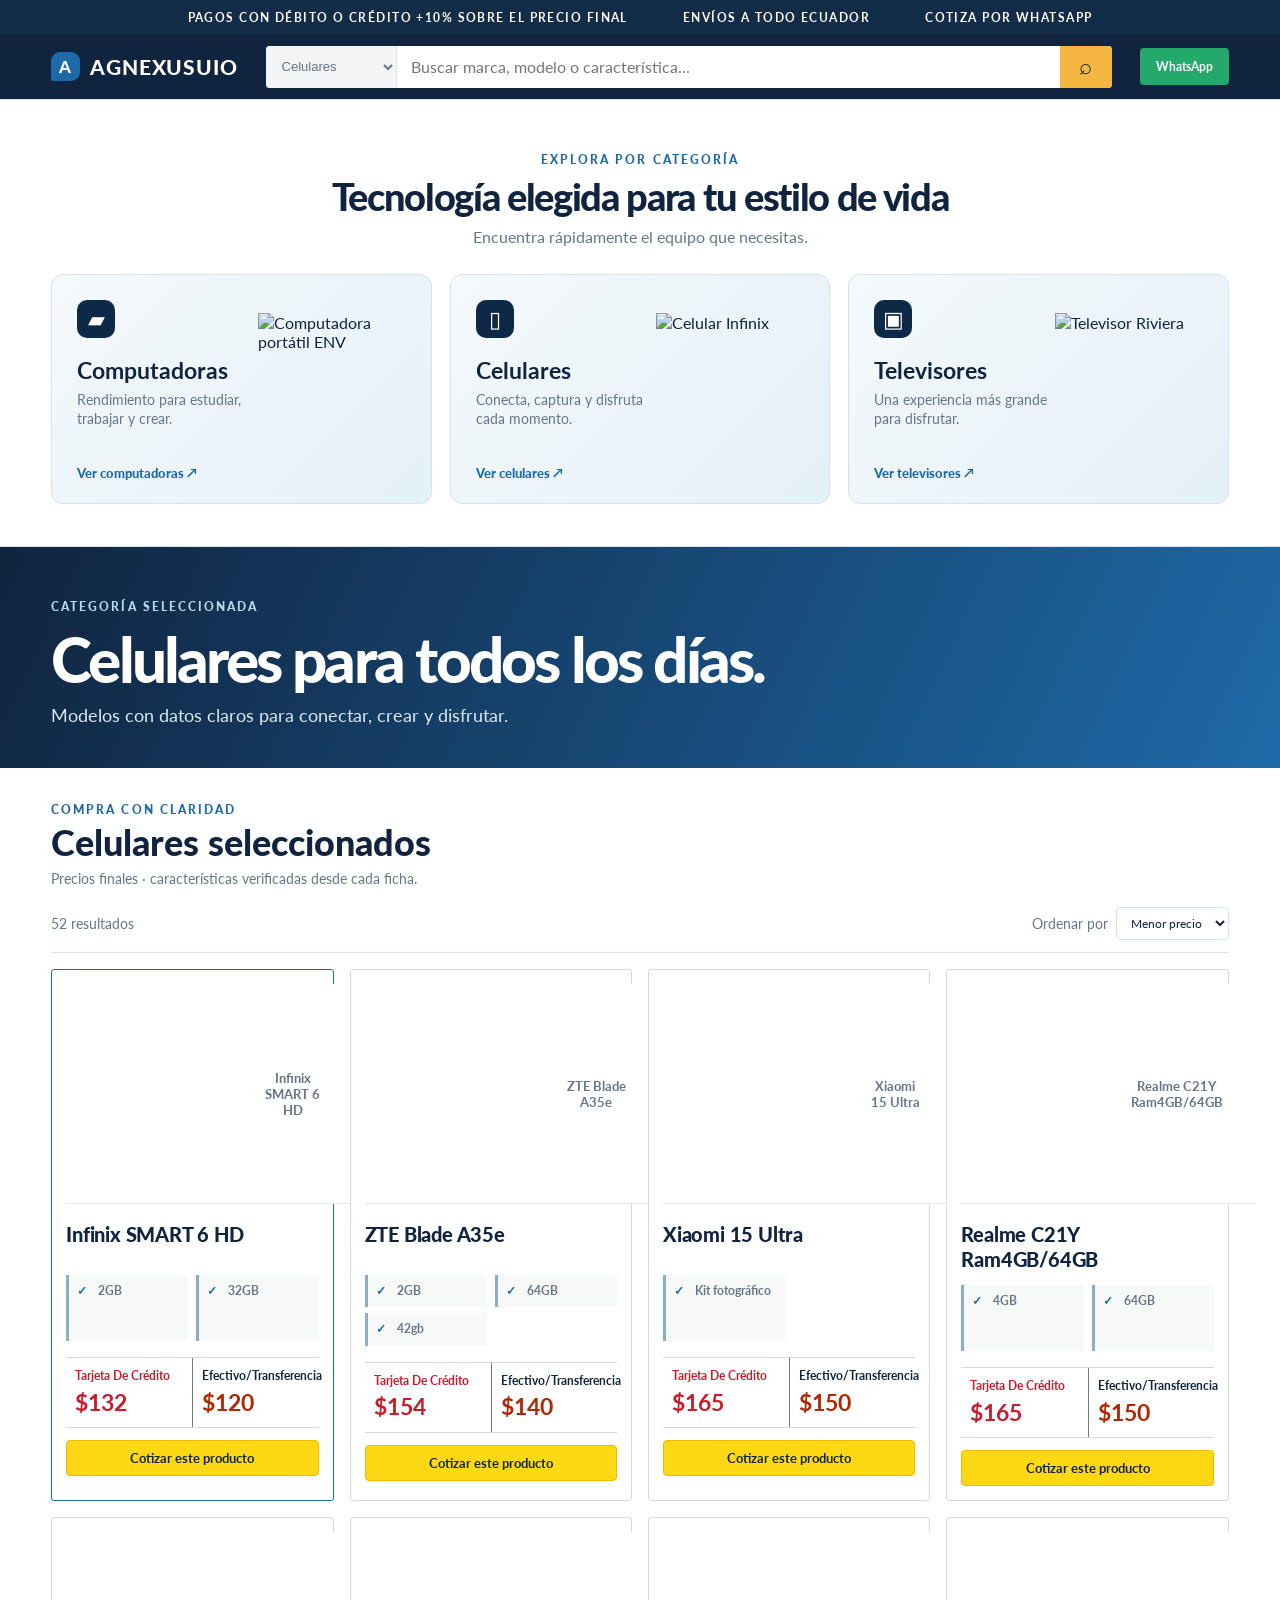
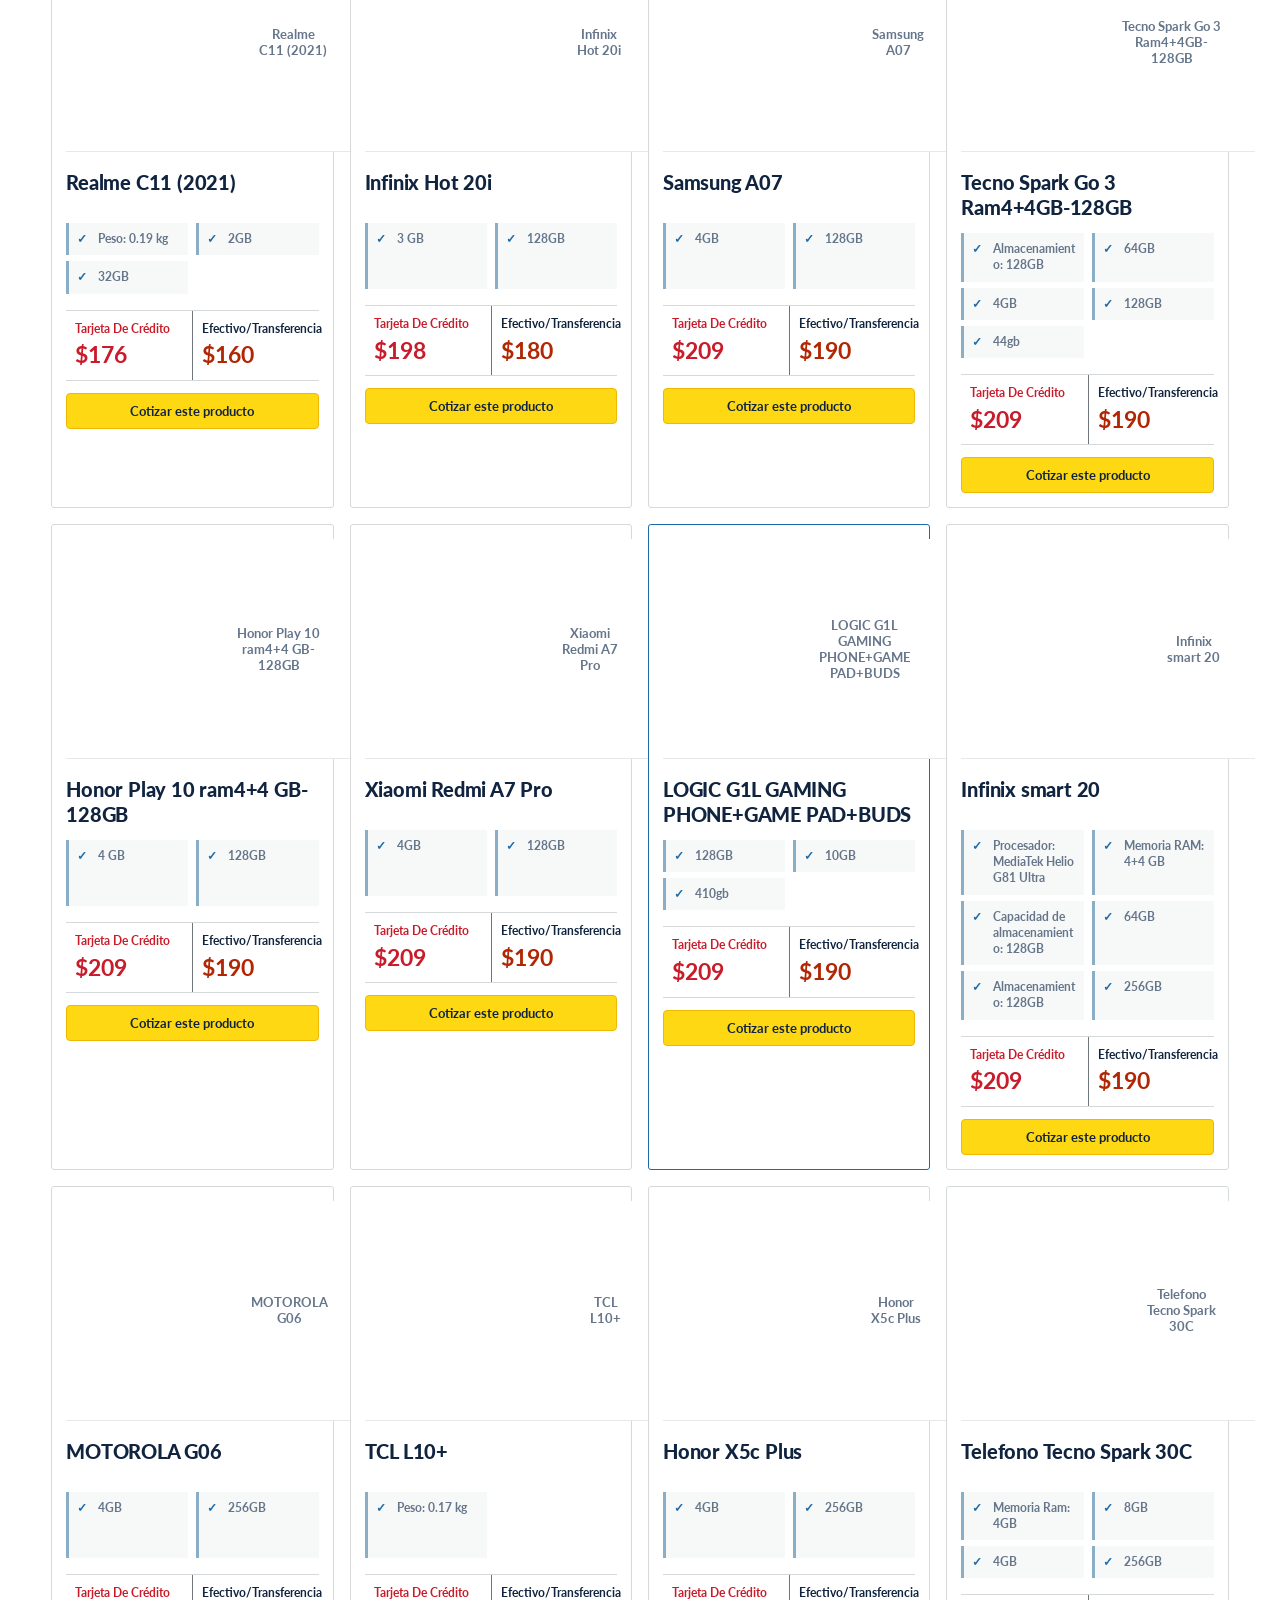
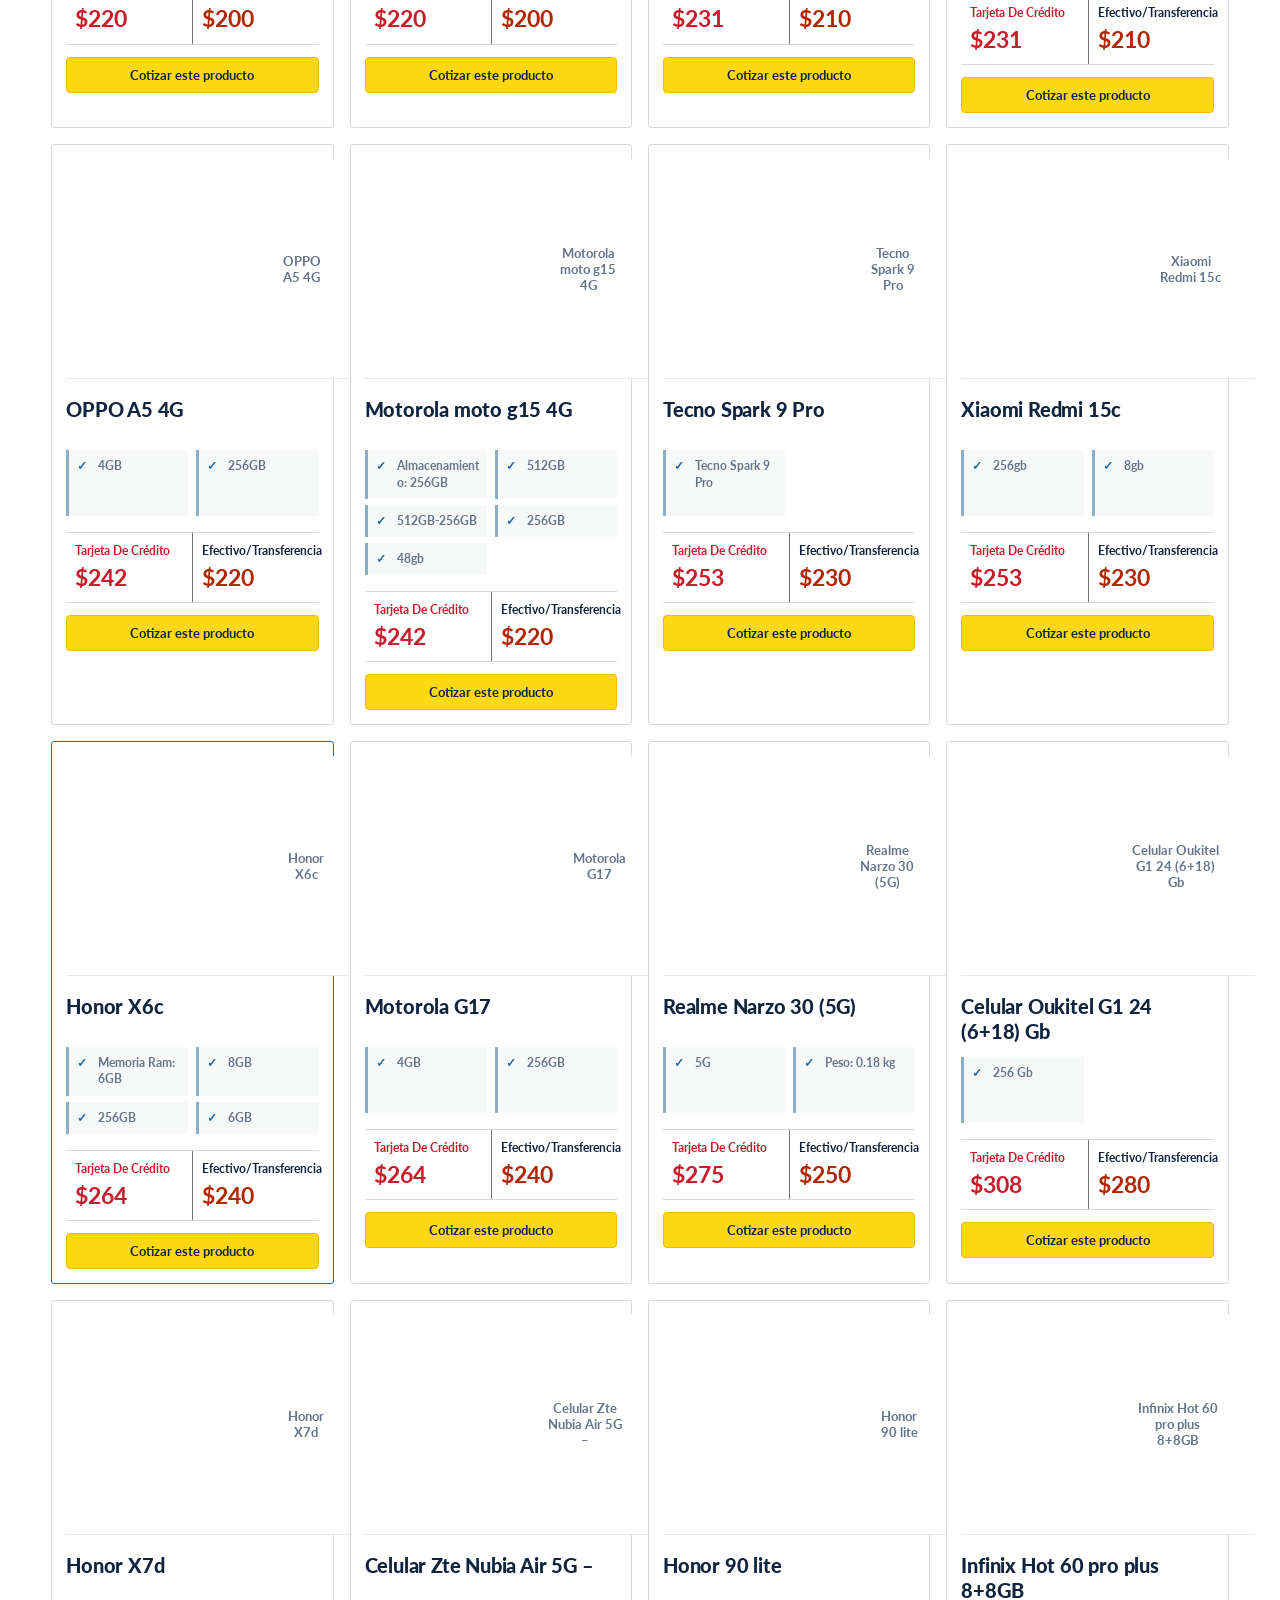
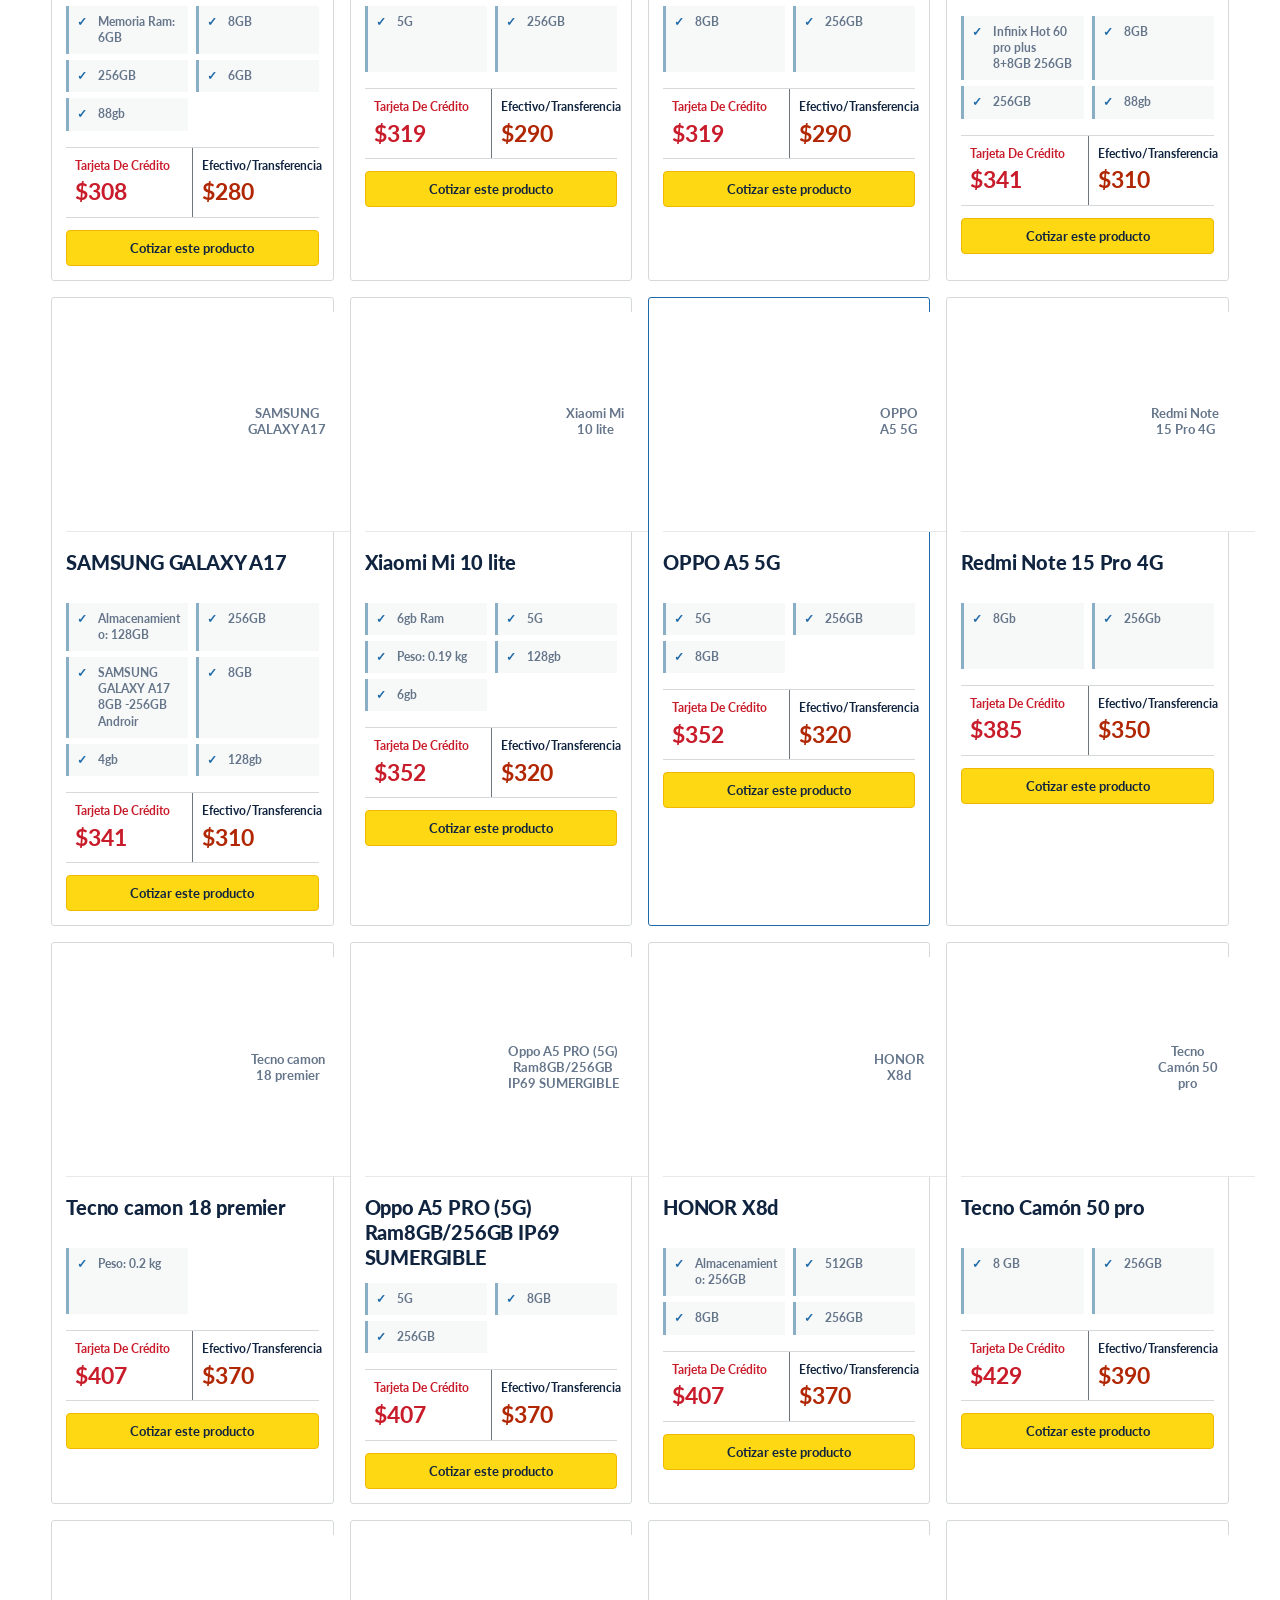
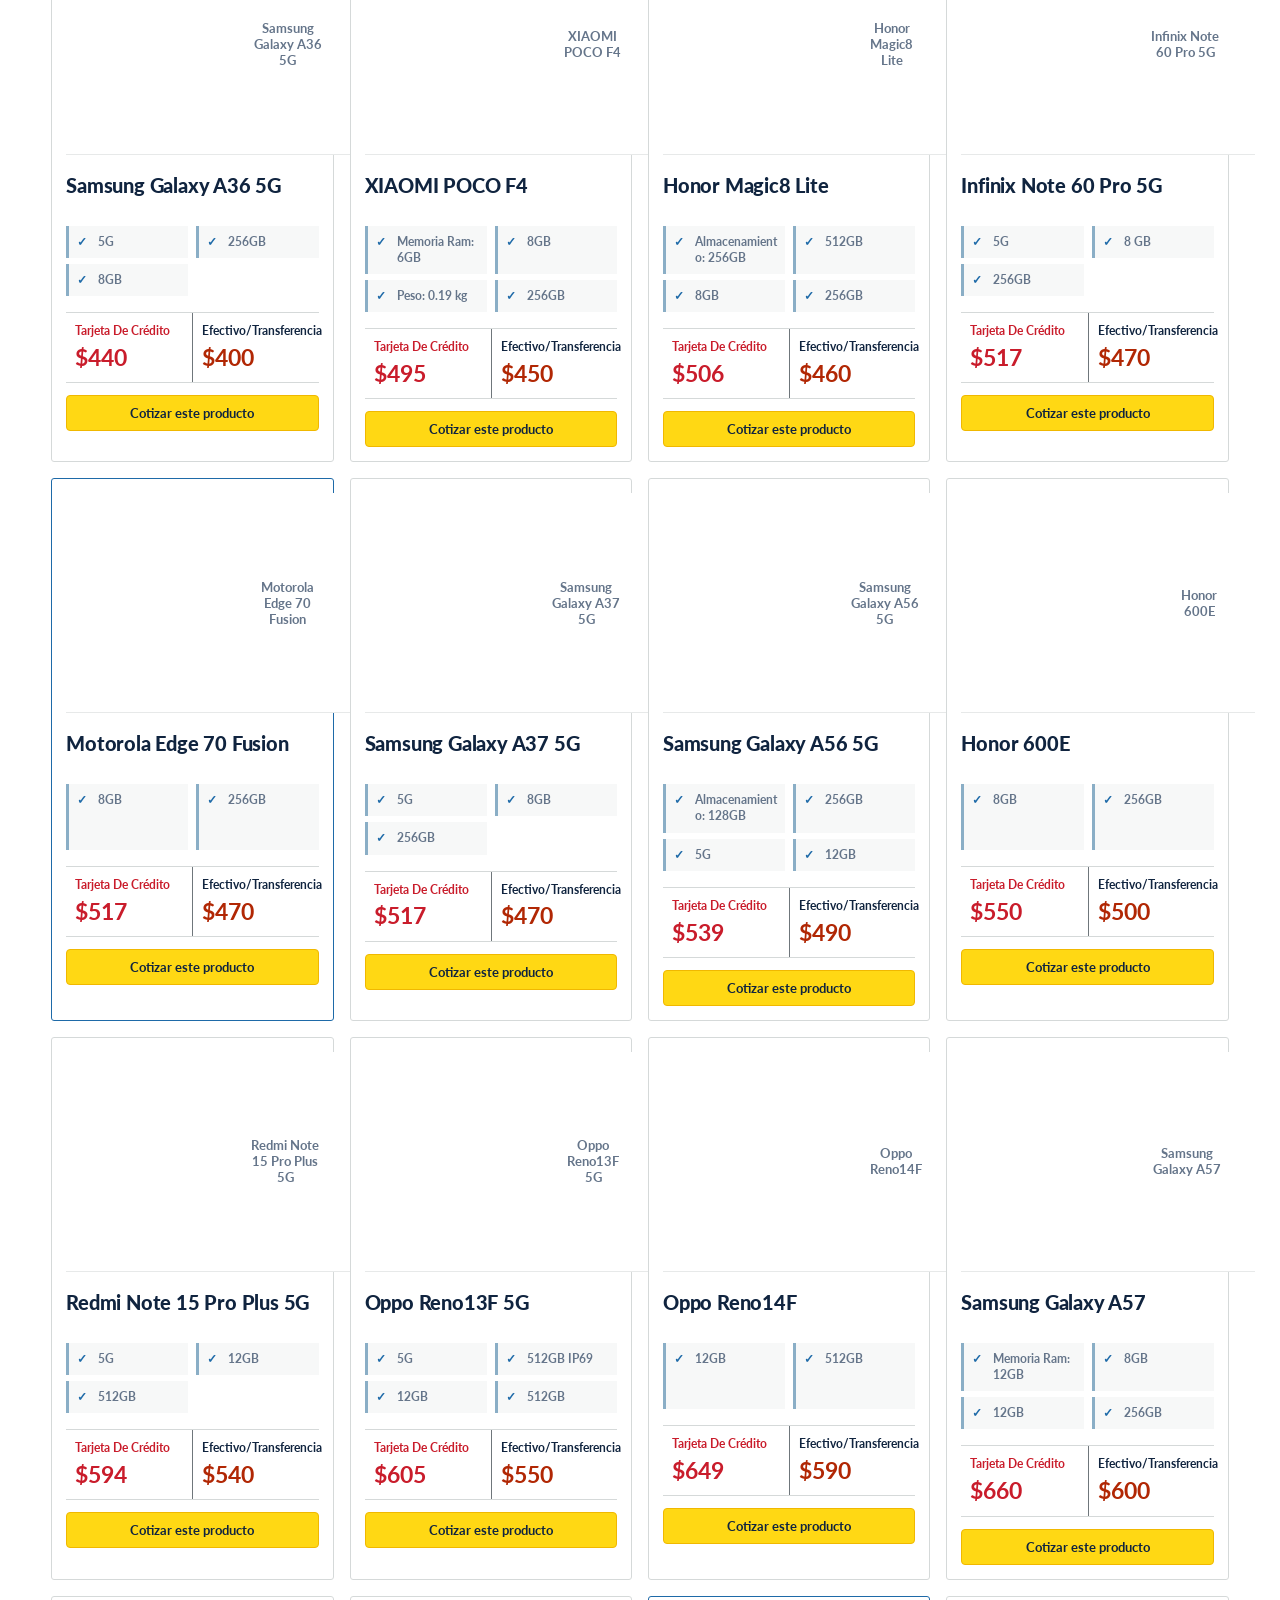
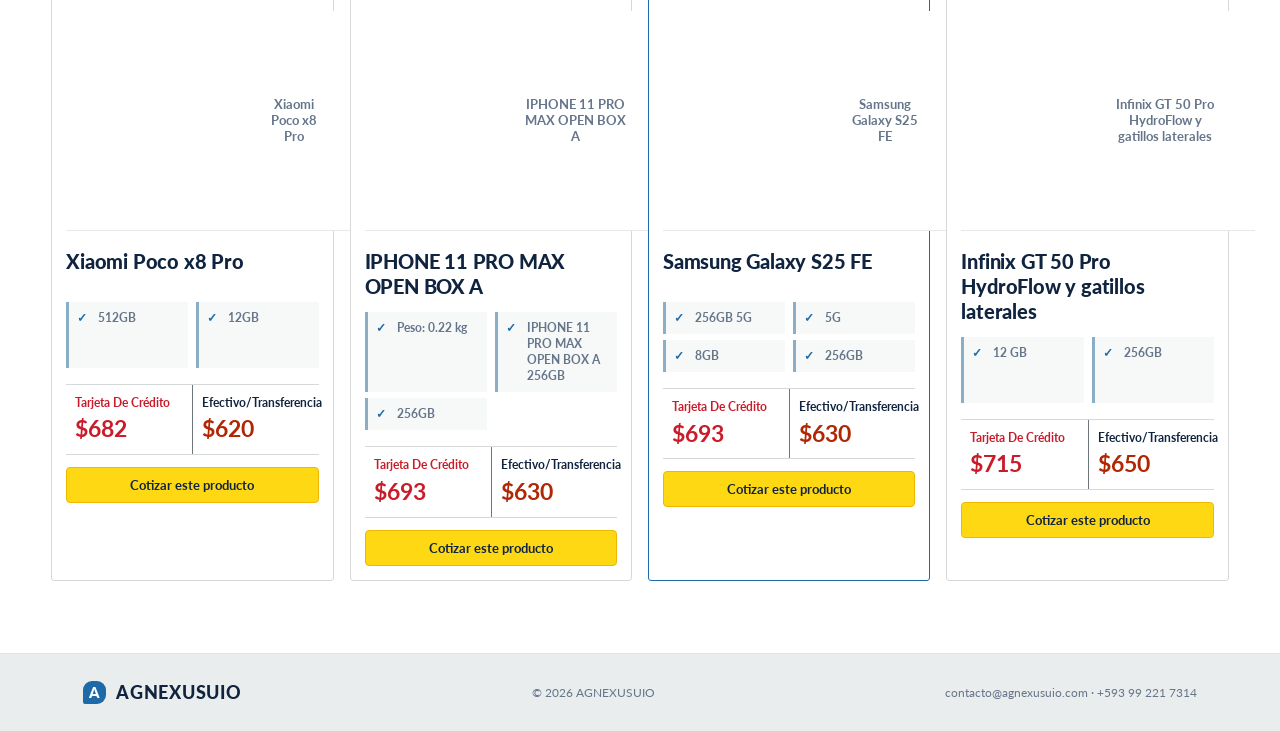
==== celulares.html @ 1ec9b329 "Add files via upload" ====
<!doctype html>
<html lang="es">
<head><meta charset="UTF-8"><meta name="viewport" content="width=device-width, initial-scale=1.0"><title>Celulares | AGNEXUSUIO</title><meta name="description" content="Celulares seleccionados por AGNEXUSUIO."><link rel="preconnect" href="https://fonts.googleapis.com"><link rel="preconnect" href="https://fonts.gstatic.com" crossorigin><link href="https://fonts.googleapis.com/css2?family=Lato:wght@400;700;900&display=swap" rel="stylesheet"><link rel="stylesheet" href="style.css"></head>
<body data-category="phones">
<div class="announcement"><span>Pagos con débito o crédito +10% sobre el precio final</span><span>Envíos a todo Ecuador</span><span>Cotiza por WhatsApp</span></div>
<header class="header marketplace-header"><a class="brand" href="index.html"><span class="brand-mark">A</span><span>AGNEXUSUIO</span></a><div class="search-wrap"><label class="market-search" id="searchBox"><select id="headerCategory" aria-label="Categoría de búsqueda"><option value="phones">Celulares</option><option value="computers">Computadoras</option><option value="tvs">Televisores</option><option value="all">Todas</option></select><input id="searchInput" type="search" placeholder="Buscar marca, modelo o característica..." autocomplete="off"><button type="button" id="searchSubmit" aria-label="Buscar">⌕</button></label><div class="search-suggestions" id="searchSuggestions" role="listbox"></div></div><div class="header-actions"><a class="whatsapp-btn" href="https://wa.me/593992217314" target="_blank" rel="noopener">WhatsApp</a></div></header>
<main><section class="category-selector" aria-labelledby="categoryTitle"><div class="category-selector-heading"><div class="eyebrow">Explora por categoría</div><h2 id="categoryTitle">Tecnología elegida para tu estilo de vida</h2><p>Encuentra rápidamente el equipo que necesitas.</p></div><div class="category-cards"><a class="category-card" href="computadoras.html"><div class="category-card-copy"><span class="category-icon">▰</span><h3>Computadoras</h3><p>Rendimiento para estudiar, trabajar y crear.</p><span class="category-cta">Ver computadoras ↗</span></div><img src="https://www.pinsoft.ec/getimage/510x510/products/1(155).png?r=y" alt="Computadora portátil ENV"></a><a class="category-card" href="celulares.html"><div class="category-card-copy"><span class="category-icon">▯</span><h3>Celulares</h3><p>Conecta, captura y disfruta cada momento.</p><span class="category-cta">Ver celulares ↗</span></div><img src="https://mundotek.com.ec/wp-content/uploads/2026/08/infinix-smart-6-hd-azul.webp" alt="Celular Infinix"></a><a class="category-card" href="televisores.html"><div class="category-card-copy"><span class="category-icon">▣</span><h3>Televisores</h3><p>Una experiencia más grande para disfrutar.</p><span class="category-cta">Ver televisores ↗</span></div><img src="https://mundotek.com.ec/wp-content/uploads/2025/11/rled-glt55tpq10-300x300.webp" alt="Televisor Riviera"></a></div></section><section class="category-page-hero"><div class="eyebrow">Categoría seleccionada</div><h1>Celulares para todos los días.</h1><p>Modelos con datos claros para conectar, crear y disfrutar.</p></section>
<section class="catalog" id="catalogo"><div class="market-heading"><div><div class="eyebrow">Compra con claridad</div><h2 id="catalogTitle">Celulares seleccionados</h2><p class="tax-note">Precios finales · características verificadas desde cada ficha.</p></div></div><div class="results results-full"><div class="results-toolbar"><span id="resultCount"></span><label>Ordenar por <select id="sortSelect"><option value="price">Menor precio</option><option value="popular">Destacados</option></select></label></div><div class="product-grid catalog-grid" id="productGrid"></div></div><p class="empty-state" id="emptyState">No encontramos equipos con esos criterios.</p></section></main>
<footer><a class="brand" href="index.html"><span class="brand-mark">A</span><span>AGNEXUSUIO</span></a><span>© 2026 AGNEXUSUIO</span><span>contacto@agnexusuio.com · +593 99 221 7314</span></footer><script src="catalogo_actualizado.js"></script><script src="script.js"></script></body></html>
---- style.css ----
:root{--ink:#10243f;--muted:#65758a;--paper:#f5f9fc;--blue:#1e6aa8;--blue-soft:#dcecf7;--line:#d8e3ec;--dark:#0d2947}*{box-sizing:border-box}html{scroll-behavior:smooth}body{margin:0;background:var(--paper);color:var(--ink);font-family:"Lato",sans-serif}.announcement{min-height:30px;background:var(--blue-soft);display:flex;justify-content:center;gap:55px;align-items:center;font-size:10px;font-weight:700;letter-spacing:.12em;text-transform:uppercase}.header{height:76px;display:flex;align-items:center;justify-content:space-between;padding:0 6.5%;border-bottom:1px solid var(--line);background:#fff;position:relative;z-index:4}.brand{display:flex;align-items:center;gap:10px;text-decoration:none;color:var(--ink);font:900 21px "Lato",sans-serif;letter-spacing:.04em}.brand-mark{display:grid;place-items:center;width:29px;height:29px;border-radius:9px 9px 9px 2px;color:#fff;background:var(--blue);font-size:17px}.nav{display:flex;gap:38px;margin-left:9%}.nav a{color:var(--muted);font-size:13px;text-decoration:none}.nav a:hover{color:var(--blue)}.header-actions{display:flex;gap:15px;align-items:center}.icon-btn{border:0;background:none;cursor:pointer;font:400 27px "Lato"}.whatsapp-btn{background:var(--blue);color:#fff;border-radius:22px;padding:11px 16px;font-size:12px;font-weight:700;text-decoration:none}.hero{min-height:500px;display:grid;grid-template-columns:46% 54%;padding:78px 6.5% 48px;overflow:hidden}.eyebrow{color:var(--blue);font-size:11px;font-weight:900;letter-spacing:.17em;text-transform:uppercase}.pulse{display:inline-block;width:7px;height:7px;border-radius:50%;background:var(--blue);margin:0 8px 1px 0}.hero h1{font:900 clamp(46px,6vw,78px)/.98 "Lato",sans-serif;letter-spacing:-.055em;margin:18px 0 22px}.hero h1 em{color:var(--blue);font-style:normal}.hero-copy>p{max-width:410px;color:var(--muted);font-size:16px;line-height:1.6;margin-bottom:30px}.primary-btn,.light-btn{display:inline-flex;align-items:center;gap:25px;text-decoration:none;font-size:13px;font-weight:900}.primary-btn{background:var(--ink);color:#fff;border-radius:5px;padding:15px 17px}.primary-btn span,.light-btn span{font-size:18px}.hero-meta{display:flex;gap:31px;margin-top:62px}.hero-meta div{border-left:1px solid var(--line);padding-left:13px}.hero-meta strong{display:block;font:900 18px "Lato"}.hero-meta small{display:block;color:var(--muted);font-size:10px;margin-top:4px}.hero-art{position:relative;min-height:385px}.shape{position:absolute;border-radius:50%}.shape-back{width:450px;height:450px;top:-25px;left:11%;background:#e2eef6}.shape-front{width:230px;height:230px;top:180px;right:2%;background:#b9d9ec}.hero-laptop{position:absolute;top:45px;left:18%;width:min(440px,78%);transform:rotate(-8deg);filter:drop-shadow(25px 30px 14px rgba(16,36,63,.18))}.screen{height:255px;background:#203b58;border:9px solid #10243f;border-bottom:5px solid #10243f;border-radius:13px 13px 4px 4px;position:relative;overflow:hidden}.screen-glow{position:absolute;width:220px;height:300px;right:-50px;top:-100px;transform:rotate(35deg);background:linear-gradient(130deg,transparent,#9fcce6,transparent);opacity:.75}.screen:after{content:"";position:absolute;inset:0;background:linear-gradient(135deg,#5d8eaf,#10243f 64%);mix-blend-mode:screen;opacity:.45}.screen-label{position:absolute;z-index:1;left:25px;bottom:26px;color:#d8efff;font-size:18px;letter-spacing:.12em;line-height:1.1}.screen-label b{color:#fff;font-size:9px;letter-spacing:.2em}.screen-corner{position:absolute;z-index:1;right:20px;top:18px;color:#fff;font-size:11px}.base{height:17px;background:linear-gradient(#c6d4de,#8299a9);clip-path:polygon(5% 0,95% 0,100% 100%,0 100%);position:relative}.trackpad{display:block;width:94px;height:8px;background:#728a9c;margin:1px auto;border-radius:0 0 5px 5px}.float-tag{position:absolute;background:#fff;padding:12px 16px;box-shadow:0 10px 25px #10243f18;font-size:11px;font-weight:700}.tag-price{top:25px;right:1%;transform:rotate(4deg)}.tag-price span{display:block;color:var(--muted);font-size:9px;font-weight:400}.tag-price strong{font:900 22px "Lato"}.tag-delivery{bottom:16px;left:3%;transform:rotate(-3deg);border-left:3px solid var(--blue)}.tag-delivery span{color:var(--blue);margin-right:5px}.catalog{padding:74px 6.5% 88px;background:#fff}.section-heading{display:flex;justify-content:space-between;align-items:end;margin-bottom:35px}.section-heading h2,.banner h2{font:900 43px/.95 "Lato";letter-spacing:-.04em;margin:13px 0 0}.tax-note{color:var(--muted);font-size:11px;margin:10px 0 0}.catalog-tools{display:flex;gap:10px;flex-wrap:wrap;justify-content:flex-end}.search-box{display:flex;align-items:center;gap:8px;border-bottom:1px solid var(--line);padding:7px 3px}.search-box span{font-size:20px}.search-box input{border:0;background:none;outline:0;font:13px "Lato";width:145px}.catalog select{border:1px solid var(--line);border-radius:4px;padding:0 13px;background:#fff;color:var(--muted);font:12px "Lato"}.product-grid{display:grid;grid-template-columns:repeat(3,1fr);gap:18px}.product-card{position:relative;border:1px solid var(--line);padding:18px 18px 21px;transition:.25s;background:#fff;border-radius:7px}.product-card:hover{transform:translateY(-4px);box-shadow:0 17px 30px #10243f12}.product-card.featured{border-color:var(--blue)}.badge{position:absolute;z-index:1;top:12px;left:12px;background:var(--blue);color:#fff;padding:6px 9px;border-radius:3px;font-size:9px;font-weight:900;letter-spacing:.08em;text-transform:uppercase}.product-image{height:230px;background:#f3f8fb;display:grid;place-items:center;margin-bottom:18px;overflow:hidden;position:relative;border-radius:5px;padding:12px}.product-image-link{display:grid;place-items:center;width:100%;height:100%}.product-photo{display:block;width:100%;height:100%;max-width:100%;max-height:100%;object-fit:contain;mix-blend-mode:multiply;transition:transform .3s}.product-card:hover .product-photo{transform:scale(1.05)}.product-photo.image-error{display:none}.image-fallback{color:var(--muted);font:700 13px "Lato";padding:20px;text-align:center}.product-label{color:var(--blue);font-size:10px;font-weight:900;letter-spacing:.12em;text-transform:uppercase}.product-card h3{font:900 19px "Lato";margin:8px 0 12px}.specs{display:grid;grid-template-columns:1fr 1fr;gap:7px 10px;color:var(--ink);font-size:11px;line-height:1.3;margin:0;min-height:66px;padding:0;list-style:none}.specs li{background:var(--paper);border-left:3px solid var(--blue);padding:7px 8px;font-weight:700}.card-bottom{align-items:center;border-top:1px solid var(--line);display:flex;justify-content:space-between;margin-top:17px;padding-top:15px}.price{font:900 25px "Lato";letter-spacing:-.04em}.price small{color:var(--muted);display:block;font:400 10px "Lato";letter-spacing:0}.quote-btn{background:var(--blue);border-radius:4px;color:#fff;text-decoration:none;font:700 12px "Lato";padding:11px 13px}.quote-btn:hover{background:var(--ink)}.empty-state{display:none;color:var(--muted);padding:30px 0}.benefits{display:grid;grid-template-columns:repeat(3,1fr);gap:30px;padding:62px 6.5%;background:var(--paper)}.benefit{display:flex;gap:15px}.benefit-icon{display:grid;place-items:center;width:37px;height:37px;border:1px solid var(--blue);color:var(--blue);border-radius:50%;font-size:17px;flex:none}.benefit h3{font:900 15px "Lato";margin:0 0 6px}.benefit p{margin:0;color:var(--muted);font-size:11px;line-height:1.5}.banner{margin:0 6.5% 80px;padding:54px 6%;background:var(--dark);color:#fff;display:flex;justify-content:space-between;align-items:end;border-radius:7px}.banner .eyebrow{color:#b9d9ec}.banner h2{font-size:54px}.banner-right{max-width:300px}.banner-right p{color:#c4d6e5;font-size:13px;line-height:1.6}.light-btn{background:#dcecf7;color:var(--ink);padding:14px 16px;margin-top:12px}.light-btn span{margin-left:20px}footer{display:flex;justify-content:space-between;align-items:center;padding:27px 6.5%;border-top:1px solid var(--line);color:var(--muted);font-size:10px}footer .brand{font-size:18px}footer .brand-mark{width:23px;height:23px;font-size:15px}@media(max-width:780px){.announcement{gap:10px;font-size:8px;padding:0 10px}.announcement span:nth-child(2){display:none}.header{padding:0 5%;height:70px}.nav{display:none}.hero{display:block;padding:60px 5% 35px}.hero h1{font-size:55px}.hero-art{margin-top:40px;min-height:320px}.hero-laptop{left:13%;width:80%}.screen{height:210px}.shape-back{width:330px;height:330px;left:5%}.hero-meta{margin-top:40px;gap:15px}.catalog{padding:60px 5%}.section-heading{display:block}.section-heading h2{font-size:35px;margin-bottom:24px}.catalog-tools{justify-content:stretch}.catalog-tools>*{flex:1 1 45%}.search-box{flex:1 1 100%!important}.product-grid{grid-template-columns:1fr}.product-image{height:230px}.benefits{grid-template-columns:1fr;padding:50px 5%}.banner{margin:0 5% 60px;padding:40px 8%;display:block}.banner h2{font-size:42px}.banner-right{margin-top:25px}footer{padding:25px 5%;flex-wrap:wrap;gap:15px}}
.hero{grid-template-columns:52% 48%;background:linear-gradient(135deg,#fff 0%,#f5f9fc 100%)}
.hero-promo{align-self:center;max-width:470px;padding:22px}
.promo-card{background:#fff;border:1px solid var(--line);border-radius:10px;padding:20px;box-shadow:0 15px 35px #10243f0d}
.promo-main{position:relative;background:var(--dark);color:#fff;padding:38px 32px;overflow:hidden}
.promo-main:after{content:"";position:absolute;width:180px;height:180px;border:28px solid #8ebad533;border-radius:50%;right:-55px;top:-55px}
.promo-kicker{display:block;color:#b9d9ec;font-size:10px;font-weight:900;letter-spacing:.14em;text-transform:uppercase;margin-bottom:18px}
.promo-main strong{display:block;font-size:34px;line-height:1}
.promo-main p{color:#c4d6e5;margin:12px 0 0}
.promo-arrow{position:absolute;right:28px;bottom:24px;font-size:28px;color:#b9d9ec}
.promo-row{display:grid;grid-template-columns:repeat(3,1fr);gap:10px;margin-top:10px}
.promo-row .promo-card{display:flex;flex-direction:column;gap:5px;padding:15px}
.promo-row strong{font-size:22px;color:var(--blue)}
.promo-row span{font-size:10px;color:var(--muted)}
.promo-note{color:var(--blue);font-size:11px;font-weight:900;letter-spacing:.08em;text-transform:uppercase;margin:24px 0 0 2px}
.category-block{border-top:1px solid var(--line);padding-top:30px;margin-top:48px}
.category-heading{display:flex;justify-content:space-between;align-items:end;margin-bottom:22px}
.category-heading h3{font-size:30px;margin:8px 0 5px}
.category-heading p{color:var(--muted);font-size:13px;margin:0}
.category-link{color:var(--blue);font-size:12px;font-weight:900;text-decoration:none}
.category-block .product-grid{grid-template-columns:repeat(4,1fr)}
.category-tabs{display:flex;gap:8px;border-bottom:1px solid var(--line);margin:8px 0 22px;overflow-x:auto}
.category-tab{border:0;border-bottom:3px solid transparent;background:transparent;color:var(--muted);cursor:pointer;font:900 13px "Lato";padding:14px 18px 13px;white-space:nowrap}
.category-tab:hover{color:var(--blue)}
.category-tab.active{border-bottom-color:var(--blue);color:var(--blue)}
.catalog-tools{justify-content:flex-start;margin-bottom:30px}
.catalog-grid{grid-template-columns:repeat(4,1fr)}
@media(max-width:1000px){.category-block .product-grid{grid-template-columns:repeat(3,1fr)}}
@media(max-width:1000px){.catalog-grid{grid-template-columns:repeat(3,1fr)}}
@media(max-width:780px){.hero{display:block}.hero-promo{padding:35px 0 5px;max-width:none}.category-heading{align-items:start;gap:15px}.category-heading h3{font-size:25px}.category-heading p{font-size:12px}.category-block .product-grid{grid-template-columns:1fr}.catalog-grid{grid-template-columns:1fr}.category-tabs{margin-right:-5vw;margin-left:-5vw;padding:0 5vw}.category-tab{padding-left:12px;padding-right:12px}.catalog-tools{margin-bottom:24px}}
/* Caracteristicas compactas y responsive de las tarjetas */
.specs{display:grid;grid-template-columns:repeat(2,minmax(0,1fr));gap:7px 10px;color:var(--ink);font-size:11px;line-height:1.3;margin:14px 0 0;padding:0;list-style:none}
.specs li{display:flex;align-items:flex-start;gap:6px;min-width:0;background:var(--paper);border-left:3px solid var(--blue);padding:7px 8px;font-weight:700}
.specs li>span:last-child{overflow-wrap:anywhere}
.spec-icon{color:var(--blue);font-size:12px;line-height:1.1;flex:none}
.card-bottom{margin-top:0}
@media(max-width:780px){.specs{grid-template-columns:1fr}}
/* Marketplace layout inspired by familiar ecommerce patterns */
body{background:#eaeded}
.announcement{background:#132c47;color:#fff;min-height:34px}
.marketplace-header{height:auto;min-height:66px;background:#10243f;padding:10px 4%;gap:28px}
.marketplace-header .brand{color:#fff;flex:none}
.marketplace-header .brand-mark{background:var(--blue)}
.market-search{display:flex;align-items:stretch;flex:1;max-width:850px;height:42px;background:#fff;border-radius:4px;overflow:hidden}
.market-search select{border:0;border-right:1px solid var(--line);background:#f3f4f5;color:var(--muted);padding:0 12px;font-size:12px}
.market-search input{border:0;outline:0;min-width:0;flex:1;padding:0 14px;font:14px "Lato"}
.market-search button{border:0;background:#f5b642;color:var(--ink);width:52px;font-size:22px;cursor:pointer}
.search-wrap{position:relative;flex:1;max-width:850px}
.search-wrap .market-search{max-width:none}
.search-suggestions{display:none;position:absolute;z-index:20;top:46px;left:0;right:0;background:#fff;border:1px solid #c7ced3;border-radius:0 0 5px 5px;box-shadow:0 6px 14px #10243f25;overflow:hidden}
.search-suggestions.is-visible{display:block}
.search-suggestion{display:flex;justify-content:space-between;align-items:center;width:100%;border:0;border-bottom:1px solid #edf0f1;background:#fff;color:var(--ink);padding:11px 14px;text-align:left;cursor:pointer;font:13px "Lato"}
.search-suggestion:hover{background:#f1f7fb}
.search-suggestion strong{color:#b12704;font-size:12px}
.search-no-results{padding:13px 14px;color:var(--muted);font-size:12px}
.marketplace-header .whatsapp-btn{background:#25a86b;border-radius:4px;white-space:nowrap}
.hero{min-height:330px;padding:48px 4%;background:linear-gradient(100deg,#fff 0%,#e5f0f7 100%)}
.hero h1{font-size:clamp(38px,5vw,66px)}
.catalog{padding:34px 4% 72px;background:#fff}
.market-heading{display:flex;justify-content:space-between;align-items:end;margin-bottom:20px}
.market-heading h2{font:900 32px/.98 "Lato";margin:8px 0 0}
.category-tabs{background:#fff;border:1px solid var(--line);border-radius:4px;padding:0 8px}
.market-layout{display:grid;grid-template-columns:205px minmax(0,1fr);gap:22px}
.filters{align-self:start;background:#fff;border-right:1px solid var(--line);padding:6px 18px 20px 0;color:var(--ink);font-size:13px}
.filter-group{display:grid;gap:9px;border-top:1px solid var(--line);margin-top:18px;padding-top:14px}
.filter-group>span{font-weight:900}
.filter-group label{color:var(--muted);cursor:pointer}
.filter-group input{accent-color:var(--blue);margin-right:7px}
.filter-group select{border:1px solid var(--line);padding:9px 6px;color:var(--muted);background:#fff}
.results-toolbar{display:flex;justify-content:space-between;align-items:center;border-bottom:1px solid var(--line);padding:0 0 12px;margin-bottom:16px;color:var(--muted);font-size:12px}
.results-toolbar label{display:flex;align-items:center;gap:8px}
.results-toolbar select{border:1px solid var(--line);border-radius:4px;background:#fff;padding:7px 10px;color:var(--ink)}
.catalog-grid{grid-template-columns:repeat(4,minmax(0,1fr));gap:16px}
.product-card{border-color:#d5d9d9;border-radius:3px;padding:14px;background:#fff}
.product-card:hover{transform:none;box-shadow:0 2px 10px #10243f18}
.product-image{height:220px;aspect-ratio:4/3;background:#fff;border-bottom:1px solid #e7e9e9;border-radius:0;padding:12px;display:flex;align-items:center;justify-content:center}
.product-image-link{display:flex;align-items:center;justify-content:center;width:100%;height:100%;min-width:0;min-height:0}
.product-photo{display:block;width:100%;height:100%;max-width:100%;max-height:100%;object-fit:contain;object-position:50% 50%;mix-blend-mode:multiply;margin:auto}
.product-image,.product-image-link{align-items:center;justify-content:center}
.product-photo{margin:auto}
.product-label{font-size:9px;margin-top:12px}
.product-card h3{font-size:17px;line-height:1.2;min-height:40px;margin:6px 0}
.product-card h3{letter-spacing:-.01em}
.card-bottom{border-top:0;padding-top:0;gap:8px}
.price{font-size:24px;color:#b12704}
.price small{color:var(--muted);font-size:10px}
.quote-btn{background:#ffd814;color:var(--ink);border:1px solid #f0b800;border-radius:18px;padding:9px 12px}
.quote-btn:hover{background:#f7ca00}
.price-options{display:grid;grid-template-columns:1fr 1fr;margin-top:16px;border-top:1px solid #d5d9d9;border-bottom:1px solid #d5d9d9}
.price-option{display:flex;flex-direction:column;padding:11px 9px 12px;min-width:0}
.price-option+.price-option{border-left:1px solid #6f767b}
.price-option strong{font-size:11px;line-height:1.15;text-transform:capitalize}
.price-option b{font-size:21px;line-height:1.1;margin-top:7px}
.card-price strong,.card-price b{color:#c91c2b}
.direct-price b{color:#b12704}
.quote-full{display:block;text-align:center;margin-top:12px;width:100%;border-radius:4px}
.specs{display:grid;grid-template-columns:repeat(2,minmax(0,1fr));gap:6px 8px;margin:13px 0 0;padding:0;list-style:none;color:var(--muted);font-size:10px;line-height:1.25}
.specs li{min-width:0;padding:6px 7px;background:#f7f8f8;border-left:3px solid #8aaec6;overflow-wrap:anywhere}
.specs li::before{content:"✓";color:var(--blue);font-weight:900;margin-right:5px}
.spec-icon{display:none}
.specs{margin-top:13px}
.specs li{background:#f7f8f8;border-left-color:#8aaec6;font-size:10px;padding:6px}
.mobile-filter{display:none;border:1px solid var(--line);background:#fff;border-radius:4px;padding:9px 12px;color:var(--ink)}
@media(min-width:1500px){.catalog-grid{grid-template-columns:repeat(5,minmax(0,1fr))}}
@media(max-width:1200px){.catalog-grid{grid-template-columns:repeat(3,minmax(0,1fr))}}
@media(max-width:1000px){.catalog-grid{grid-template-columns:repeat(2,minmax(0,1fr))}.marketplace-header{gap:14px}}
@media(max-width:780px){.announcement{font-size:8px;letter-spacing:.05em}.marketplace-header{flex-wrap:wrap;padding:10px 5%}.marketplace-header .brand{font-size:18px}.search-wrap{order:3;flex-basis:100%;max-width:none}.market-search{max-width:none}.market-search select{display:none}.hero{min-height:260px;padding:38px 5%}.hero-copy>p{font-size:14px}.catalog{padding:30px 5% 60px}.market-heading{align-items:start}.market-heading h2{font-size:26px}.mobile-filter{display:block}.market-layout{display:block}.filters{display:none;border:1px solid var(--line);padding:15px;margin-bottom:16px}.filters.is-open{display:block}.catalog-grid{grid-template-columns:1fr}.results-toolbar{margin-top:14px}.product-image{height:240px;aspect-ratio:4/3;padding:14px}}
@media(max-width:780px){.specs{grid-template-columns:1fr}.product-card h3{font-size:17px}}
@media(max-width:420px){.price-option{padding-left:7px;padding-right:7px}.price-option strong{font-size:10px}.price-option b{font-size:19px}}
/* Selector visual de categorías y páginas independientes */
.category-selector{padding:52px 4% 42px;background:#fff;border-bottom:1px solid var(--line)}
.category-selector-heading{text-align:center;margin:0 auto 28px;max-width:720px}
.category-selector-heading h2{font:900 38px/1.05 "Lato";letter-spacing:-.035em;margin:10px 0}
.category-selector-heading p{color:var(--muted);font-size:16px;margin:0}
.category-cards{display:grid;grid-template-columns:repeat(3,minmax(0,1fr));gap:18px;max-width:1240px;margin:auto}
.category-card{min-height:230px;display:flex;align-items:stretch;justify-content:space-between;overflow:hidden;position:relative;background:linear-gradient(135deg,#f4f9fc,#e4f0f7);border:1px solid #d5e2ea;border-radius:12px;color:var(--ink);text-decoration:none;transition:transform .2s,box-shadow .2s}
.category-card:hover{transform:translateY(-4px);box-shadow:0 14px 30px #10243f20}
.category-card-copy{display:flex;flex-direction:column;align-items:flex-start;padding:25px 0 22px 25px;position:relative;z-index:1}
.category-icon{display:grid;place-items:center;width:38px;height:38px;border-radius:10px;background:var(--dark);color:#fff;font-size:22px}
.category-card h3{font-size:23px;margin:18px 0 6px}
.category-card p{max-width:190px;color:var(--muted);font-size:14px;line-height:1.4;margin:0}
.category-cta{color:var(--blue);font-size:13px;font-weight:900;margin-top:auto}
.category-card img{width:46%;height:190px;align-self:flex-end;object-fit:contain;object-position:center bottom;mix-blend-mode:multiply;margin-right:8px}
.category-page-hero{padding:52px 4% 42px;background:linear-gradient(115deg,#10243f,#1e6aa8);color:#fff}
.category-page-hero .eyebrow{color:#b9d9ec}
.category-page-hero h1{font:900 clamp(38px,5vw,62px)/1 "Lato";letter-spacing:-.045em;margin:14px 0}
.category-page-hero p{max-width:600px;color:#dbeaf4;font-size:18px;margin:0}
.results-full{width:100%}
@media(max-width:780px){
  .category-selector{padding:38px 5% 30px}
  .category-selector-heading h2{font-size:30px}
  .category-selector-heading p{font-size:15px}
  .category-cards{grid-template-columns:1fr;gap:12px}
  .category-card{min-height:175px}
  .category-card img{height:150px}
  .category-card-copy{padding:18px 0 17px 18px}
  .category-card h3{font-size:21px;margin-top:12px}
  .category-page-hero{padding:38px 5% 32px}
  .category-page-hero h1{font-size:40px}
  .category-page-hero p{font-size:16px}
}
/* Jerarquia tipografica legible en escritorio y movil */
.announcement{font-size:12px}
.nav a,.filter-group,.results-toolbar,.tax-note{font-size:14px}
.market-search select{font-size:13px}
.market-search input{font-size:16px}
.search-suggestion{font-size:15px;padding:13px 14px}
.search-suggestion strong{font-size:14px}
.eyebrow,.product-label,.category-link{font-size:12px}
.hero-copy>p,.category-heading p,.benefit p,.banner-right p{font-size:15px}
.market-heading h2{font-size:36px}
.category-heading h3{font-size:32px}
.filters>strong,.filter-group>span{font-size:15px}
.results-toolbar{font-size:14px}
.product-card h3{font-size:20px;line-height:1.25}
.specs{font-size:12px;line-height:1.35}
.specs li{font-size:12px;padding:8px}
.price-option strong{font-size:12px}
.price-option b{font-size:23px}
.quote-btn{font-size:13px}
.benefit h3{font-size:17px}
footer{font-size:12px}
@media(max-width:780px){
  .announcement{font-size:10px}
  .market-heading h2{font-size:30px}
  .category-heading h3{font-size:27px}
  .product-card h3{font-size:19px}
  .specs{font-size:13px}
  .specs li{font-size:13px}
  .hero-copy>p{font-size:16px}
}
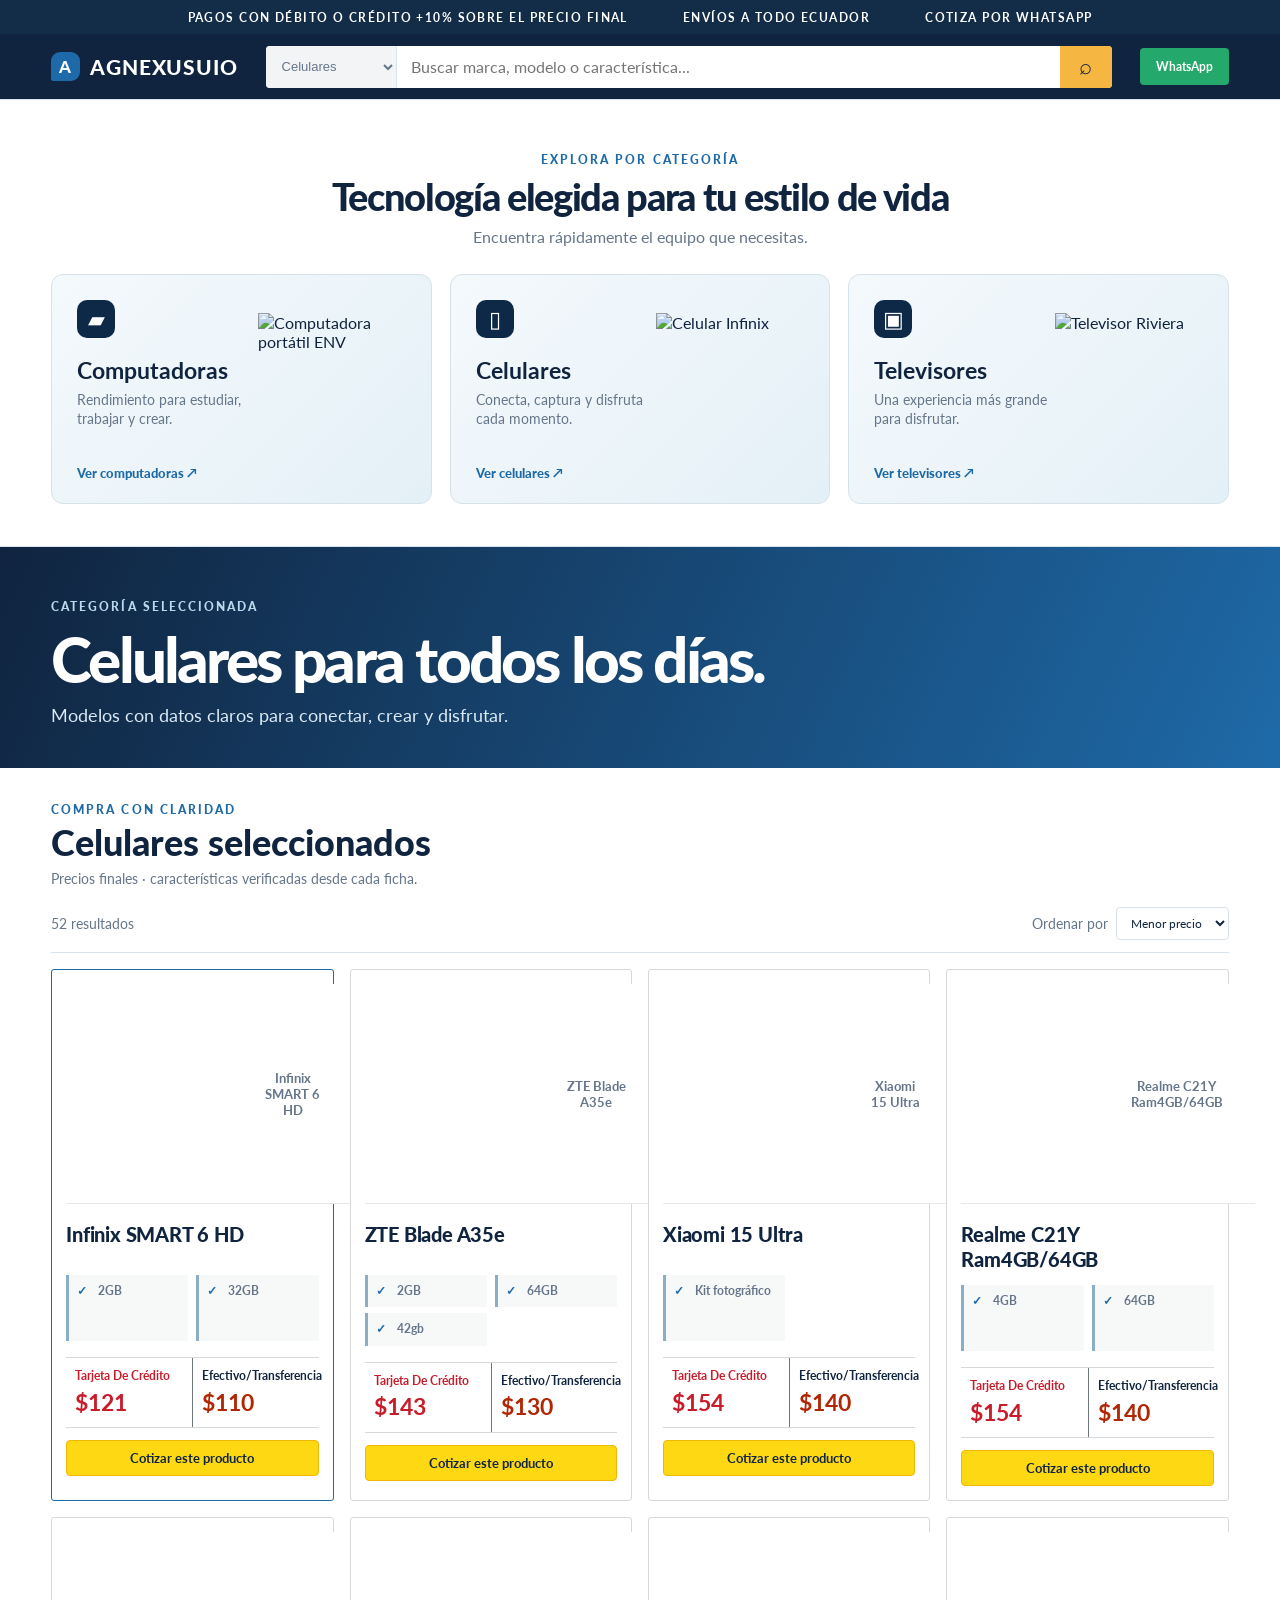
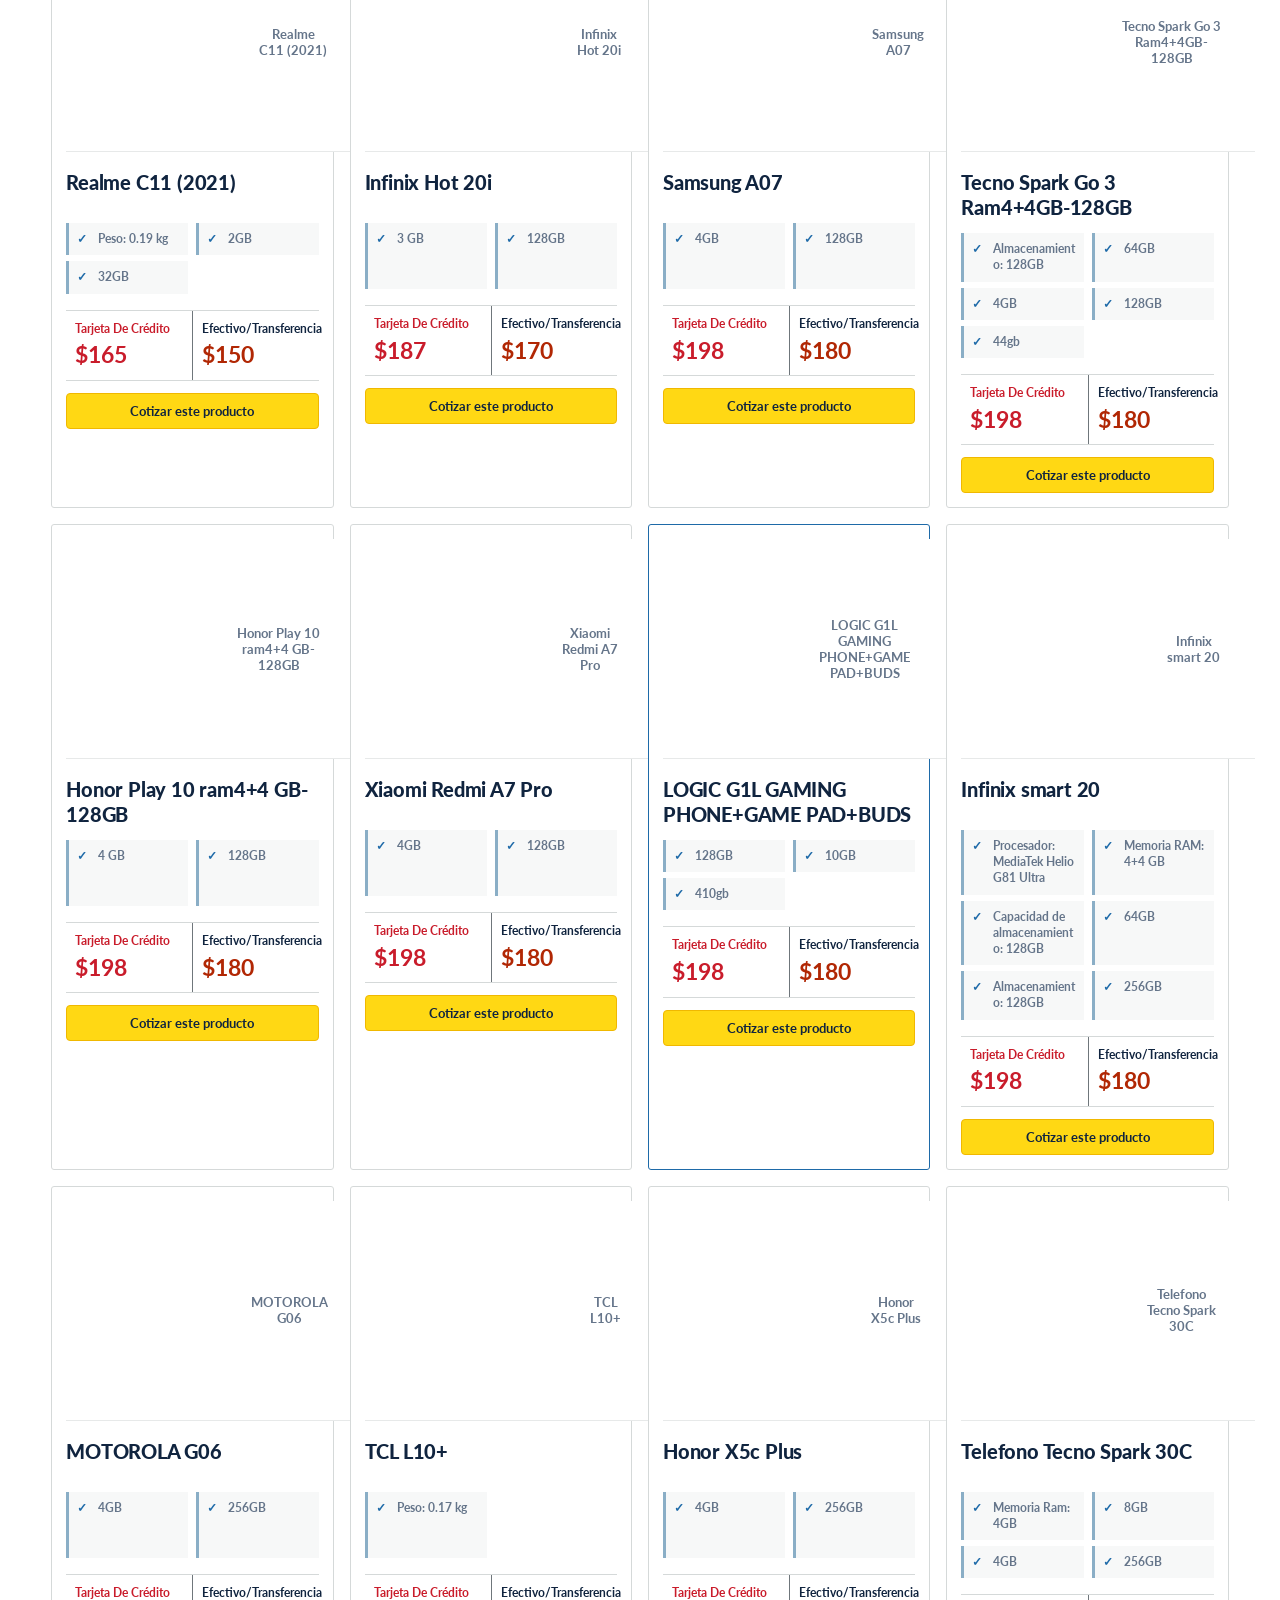
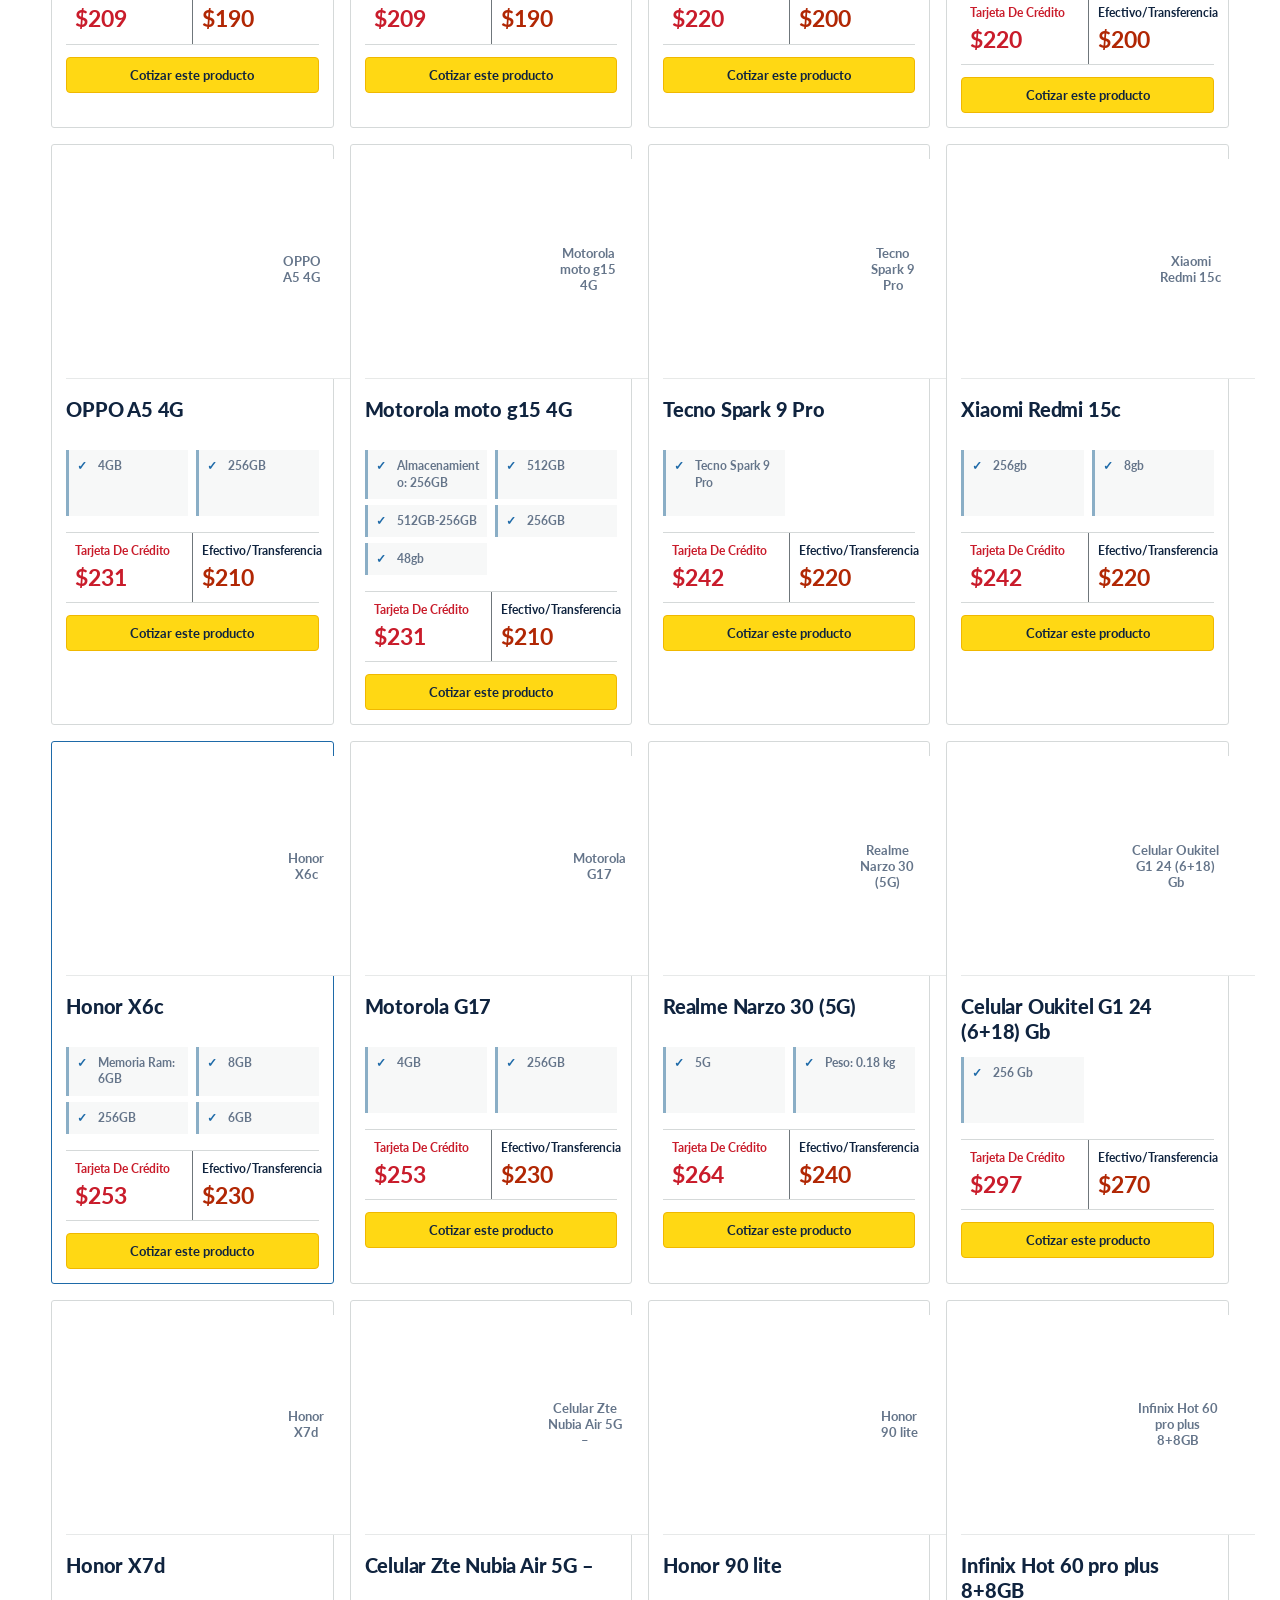
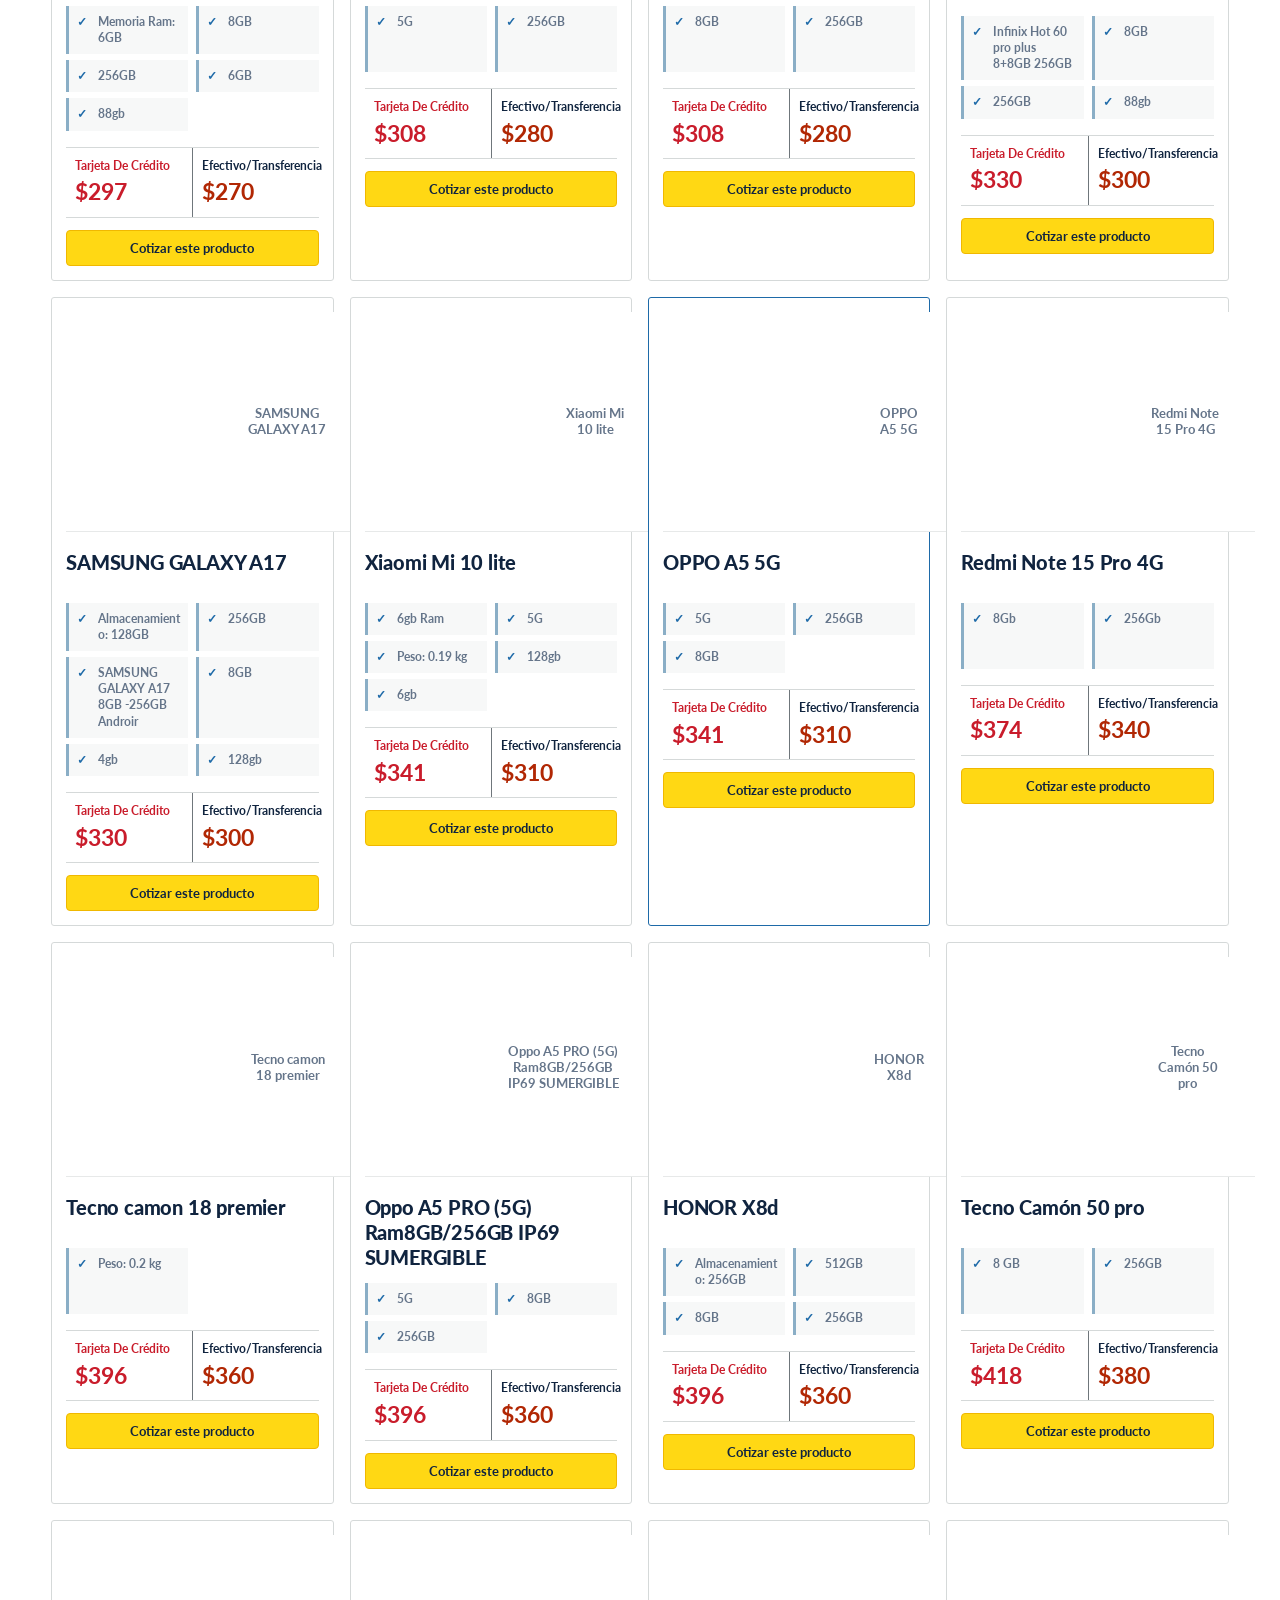
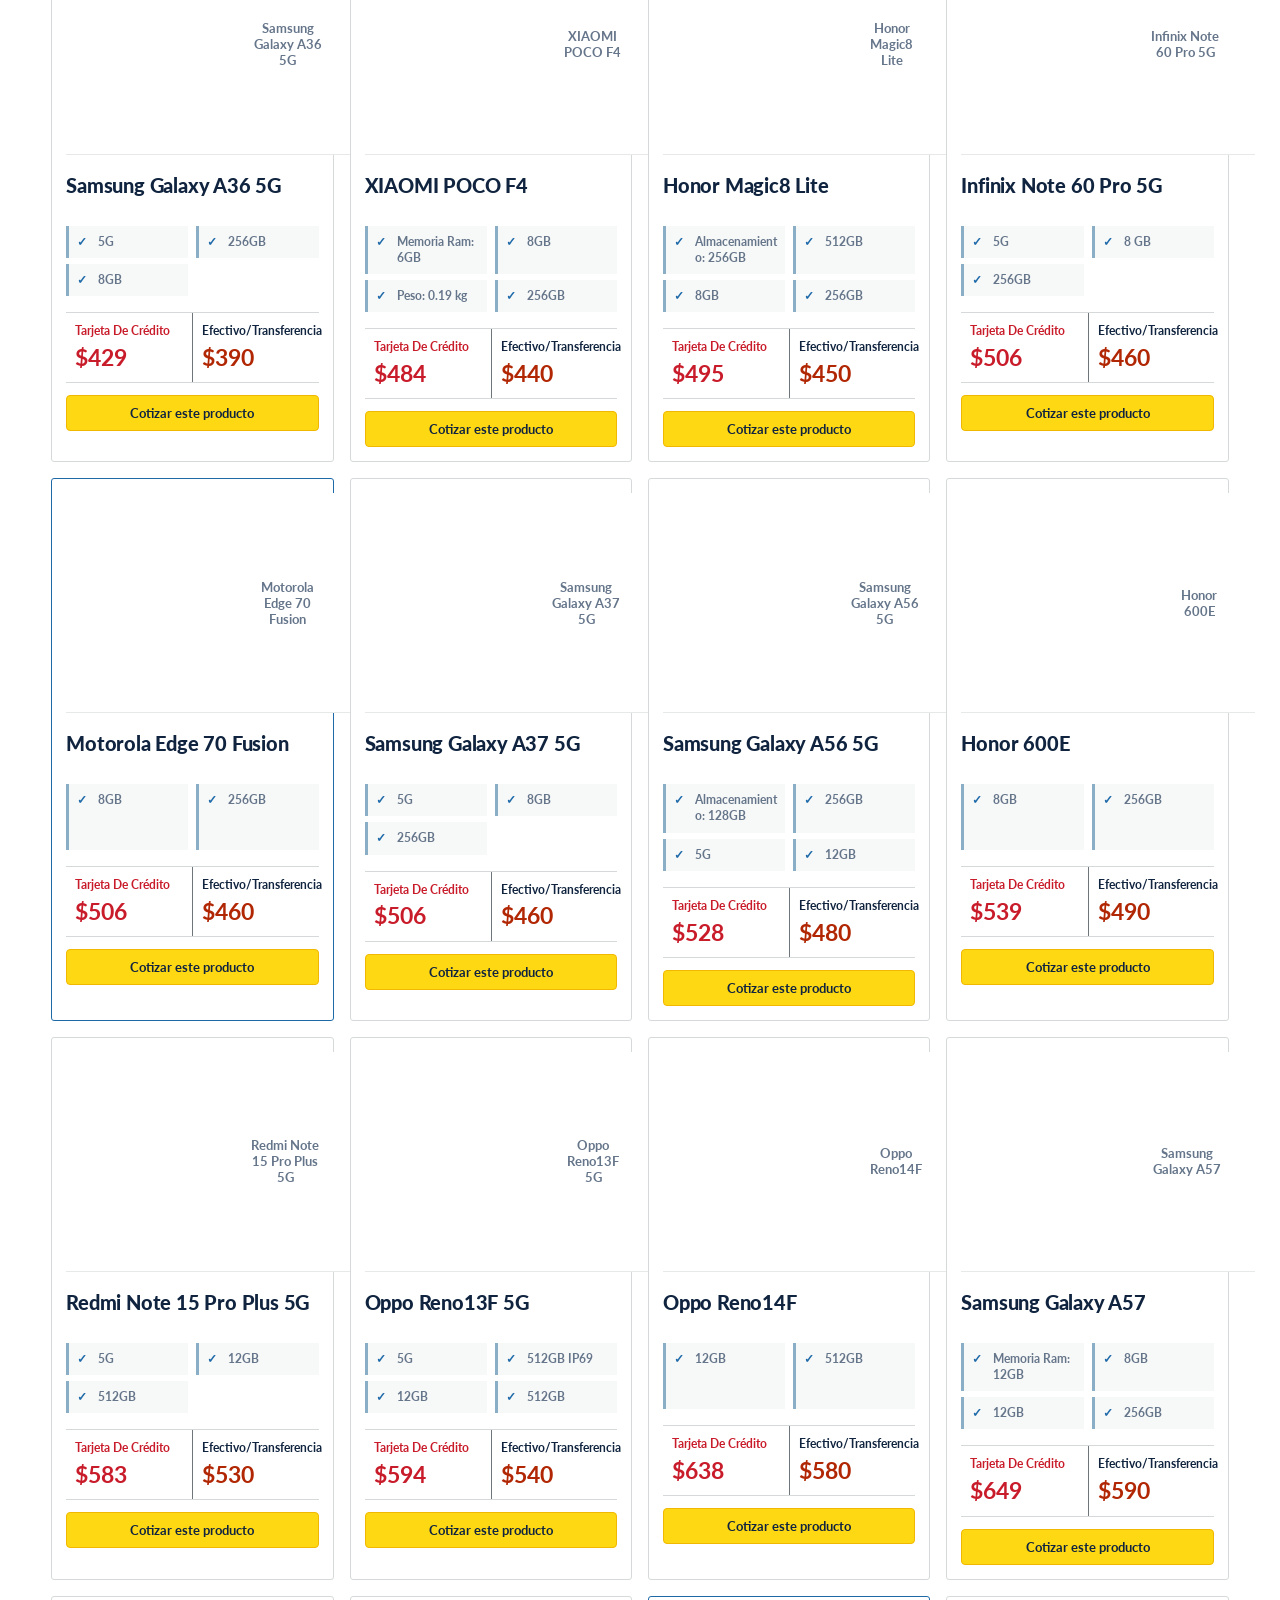
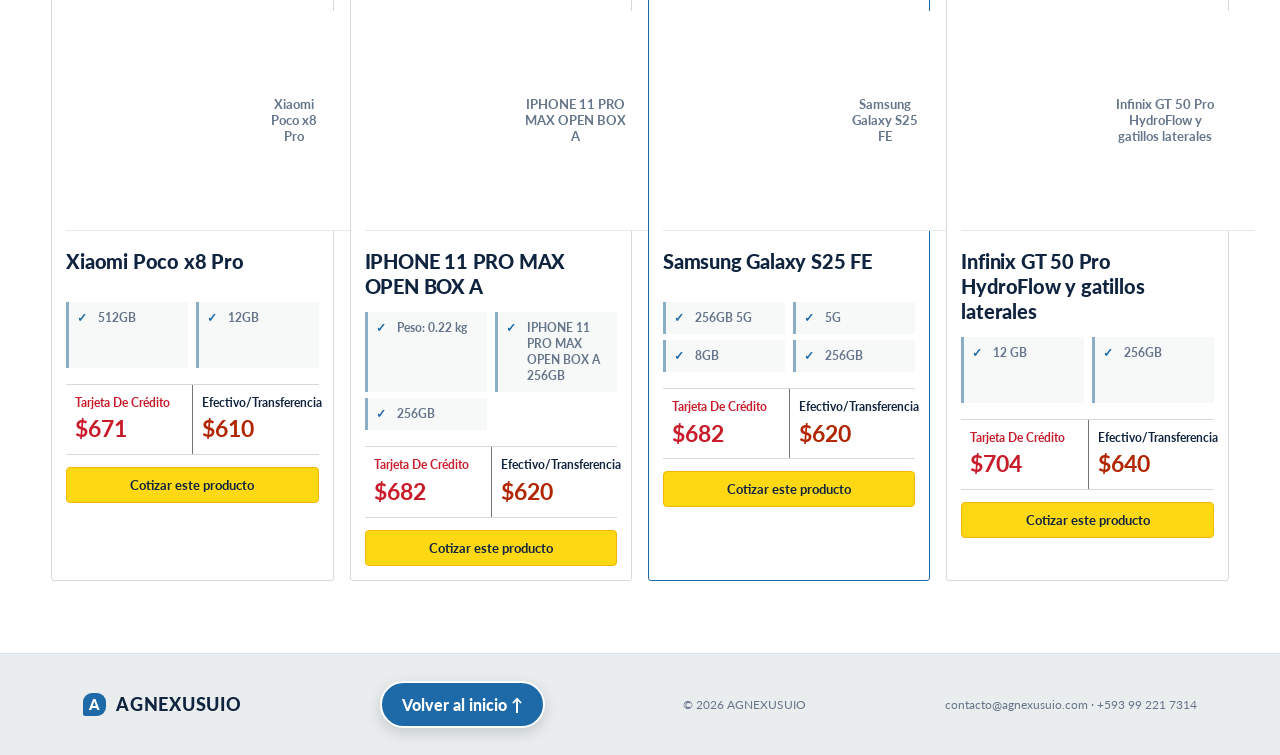
==== commit 74196b41: "Add files via upload" ====
--- a/celulares.html
+++ b/celulares.html
@@ -6,4 +6,4 @@
 <header class="header marketplace-header"><a class="brand" href="index.html"><span class="brand-mark">A</span><span>AGNEXUSUIO</span></a><div class="search-wrap"><label class="market-search" id="searchBox"><select id="headerCategory" aria-label="Categoría de búsqueda"><option value="phones">Celulares</option><option value="computers">Computadoras</option><option value="tvs">Televisores</option><option value="all">Todas</option></select><input id="searchInput" type="search" placeholder="Buscar marca, modelo o característica..." autocomplete="off"><button type="button" id="searchSubmit" aria-label="Buscar">⌕</button></label><div class="search-suggestions" id="searchSuggestions" role="listbox"></div></div><div class="header-actions"><a class="whatsapp-btn" href="https://wa.me/593992217314" target="_blank" rel="noopener">WhatsApp</a></div></header>
 <main><section class="category-selector" aria-labelledby="categoryTitle"><div class="category-selector-heading"><div class="eyebrow">Explora por categoría</div><h2 id="categoryTitle">Tecnología elegida para tu estilo de vida</h2><p>Encuentra rápidamente el equipo que necesitas.</p></div><div class="category-cards"><a class="category-card" href="computadoras.html"><div class="category-card-copy"><span class="category-icon">▰</span><h3>Computadoras</h3><p>Rendimiento para estudiar, trabajar y crear.</p><span class="category-cta">Ver computadoras ↗</span></div><img src="https://www.pinsoft.ec/getimage/510x510/products/1(155).png?r=y" alt="Computadora portátil ENV"></a><a class="category-card" href="celulares.html"><div class="category-card-copy"><span class="category-icon">▯</span><h3>Celulares</h3><p>Conecta, captura y disfruta cada momento.</p><span class="category-cta">Ver celulares ↗</span></div><img src="https://mundotek.com.ec/wp-content/uploads/2026/08/infinix-smart-6-hd-azul.webp" alt="Celular Infinix"></a><a class="category-card" href="televisores.html"><div class="category-card-copy"><span class="category-icon">▣</span><h3>Televisores</h3><p>Una experiencia más grande para disfrutar.</p><span class="category-cta">Ver televisores ↗</span></div><img src="https://mundotek.com.ec/wp-content/uploads/2025/11/rled-glt55tpq10-300x300.webp" alt="Televisor Riviera"></a></div></section><section class="category-page-hero"><div class="eyebrow">Categoría seleccionada</div><h1>Celulares para todos los días.</h1><p>Modelos con datos claros para conectar, crear y disfrutar.</p></section>
 <section class="catalog" id="catalogo"><div class="market-heading"><div><div class="eyebrow">Compra con claridad</div><h2 id="catalogTitle">Celulares seleccionados</h2><p class="tax-note">Precios finales · características verificadas desde cada ficha.</p></div></div><div class="results results-full"><div class="results-toolbar"><span id="resultCount"></span><label>Ordenar por <select id="sortSelect"><option value="price">Menor precio</option><option value="popular">Destacados</option></select></label></div><div class="product-grid catalog-grid" id="productGrid"></div></div><p class="empty-state" id="emptyState">No encontramos equipos con esos criterios.</p></section></main>
-<footer><a class="brand" href="index.html"><span class="brand-mark">A</span><span>AGNEXUSUIO</span></a><span>© 2026 AGNEXUSUIO</span><span>contacto@agnexusuio.com · +593 99 221 7314</span></footer><script src="catalogo_actualizado.js"></script><script src="script.js"></script></body></html>
+<footer><a class="brand" href="index.html"><span class="brand-mark">A</span><span>AGNEXUSUIO</span></a><a class="back-home" href="index.html">Volver al inicio ↑</a><span>© 2026 AGNEXUSUIO</span><span>contacto@agnexusuio.com · +593 99 221 7314</span></footer><script src="catalogo_actualizado.js"></script><script src="script.js"></script></body></html>
--- a/style.css
+++ b/style.css
@@ -160,6 +160,12 @@
 .quote-btn{font-size:13px}
 .benefit h3{font-size:17px}
 footer{font-size:12px}
+.back-home{display:inline-flex;align-items:center;justify-content:center;gap:8px;background:var(--blue);color:#fff;border:2px solid #fff;border-radius:24px;box-shadow:0 5px 14px #10243f2b;font-size:16px;font-weight:900;text-decoration:none;padding:12px 20px;white-space:nowrap}
+.back-home:hover{background:var(--dark);transform:translateY(-2px);text-decoration:none}
+@media(max-width:780px){
+  footer{justify-content:center;text-align:center}
+  .back-home{order:3;width:100%;max-width:260px;font-size:17px;padding:14px 22px}
+}
 @media(max-width:780px){
   .announcement{font-size:10px}
   .market-heading h2{font-size:30px}
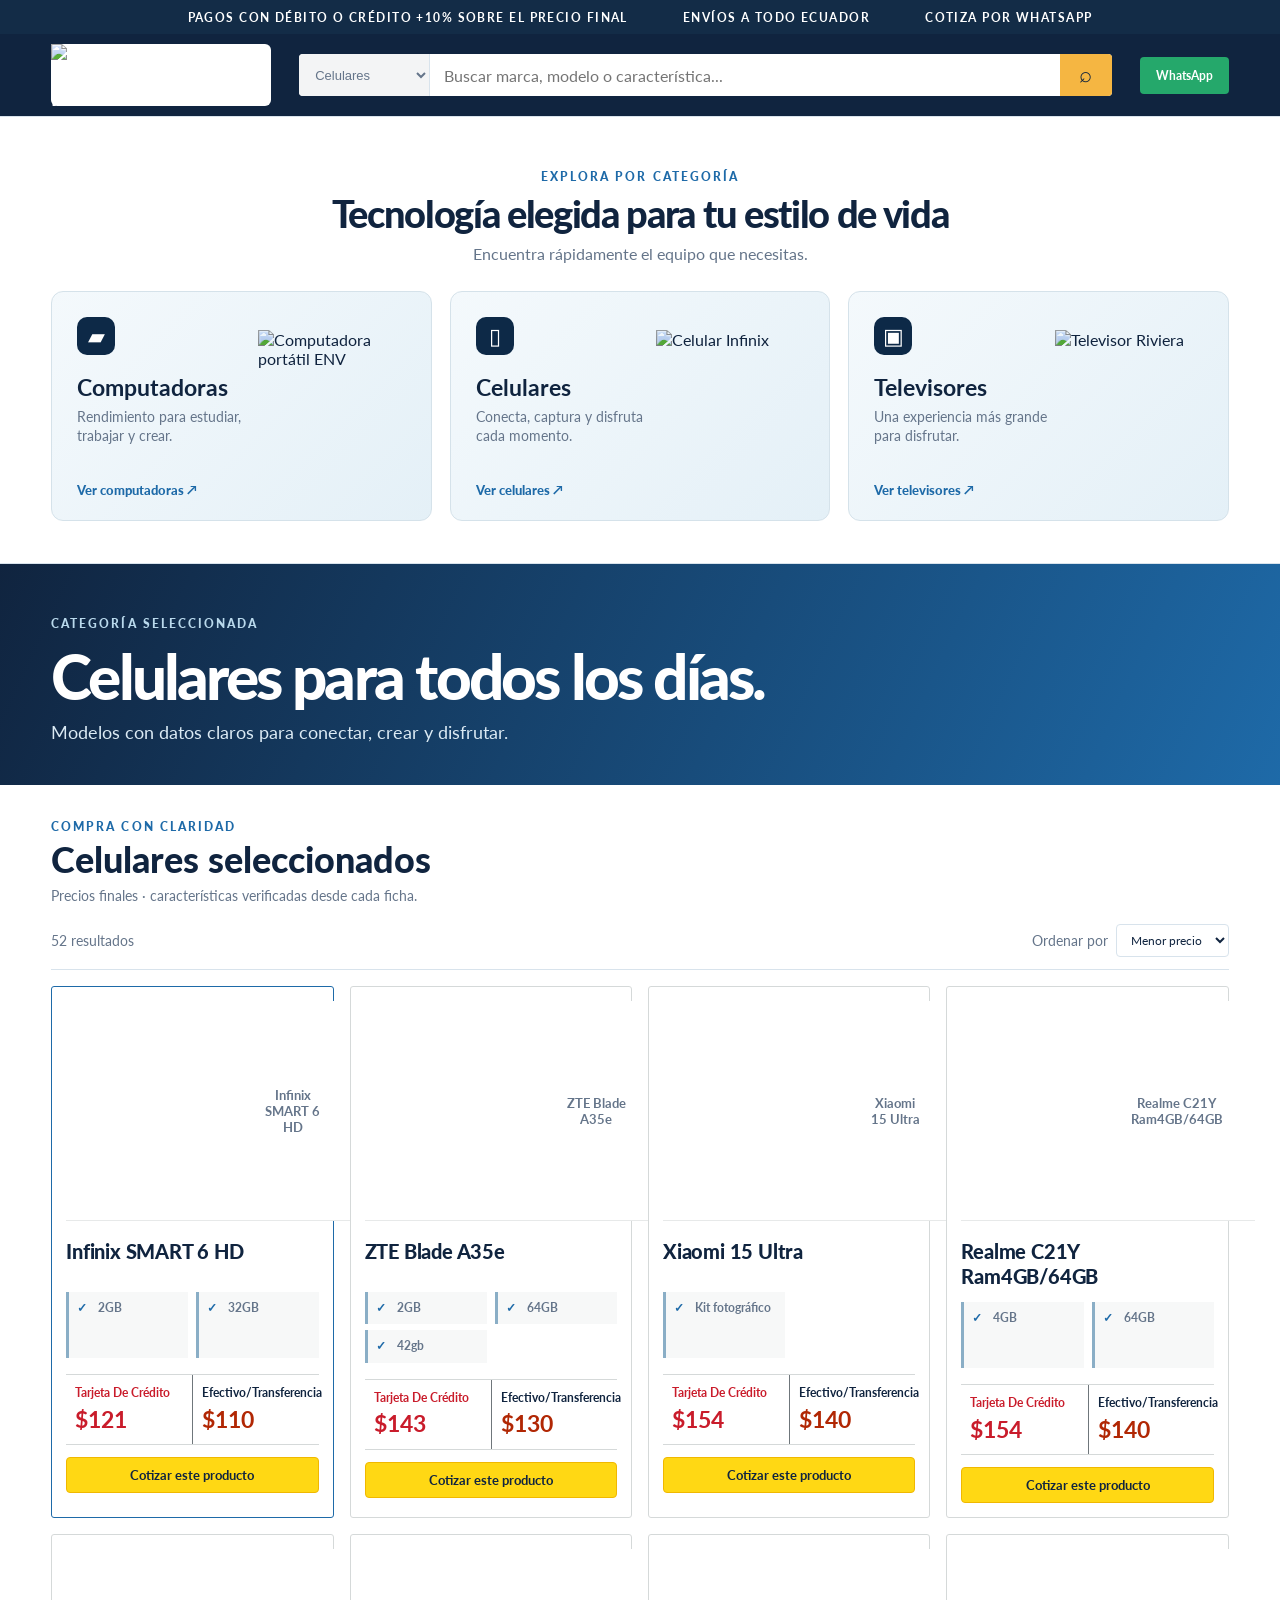
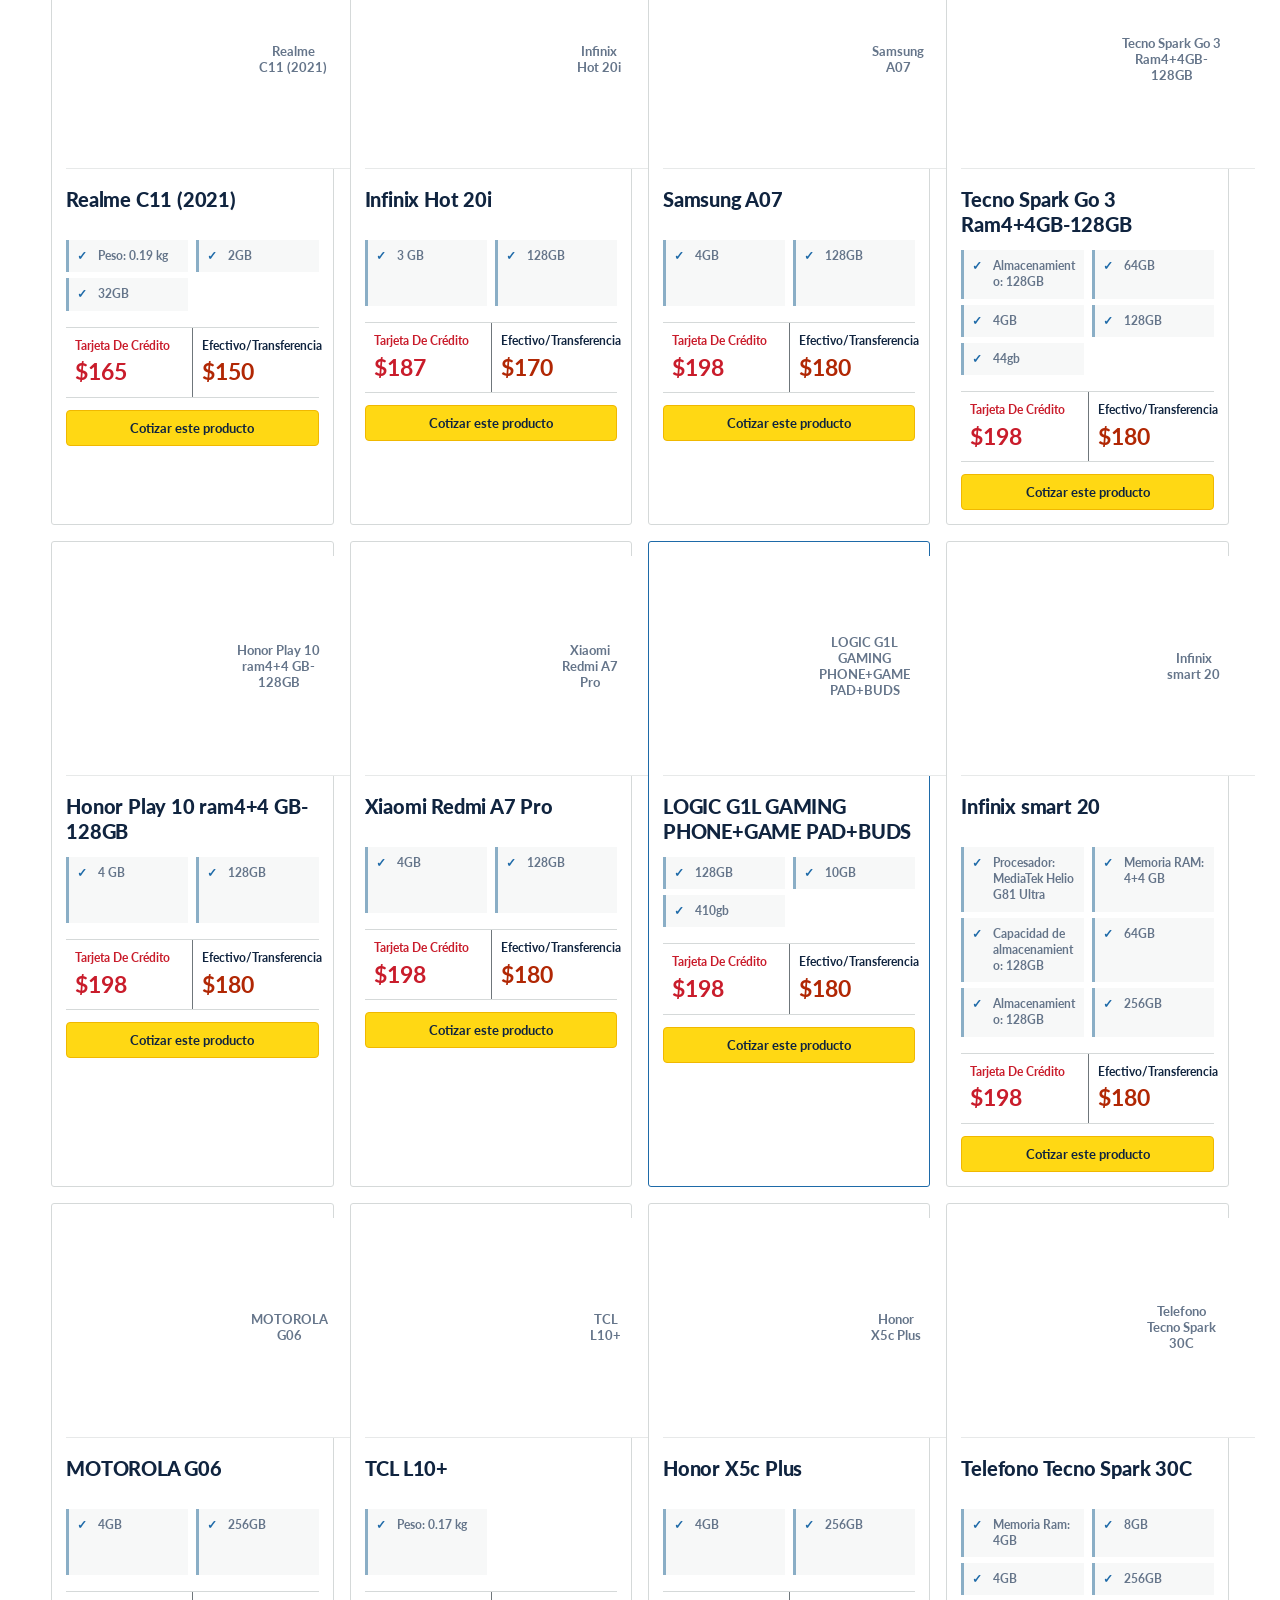
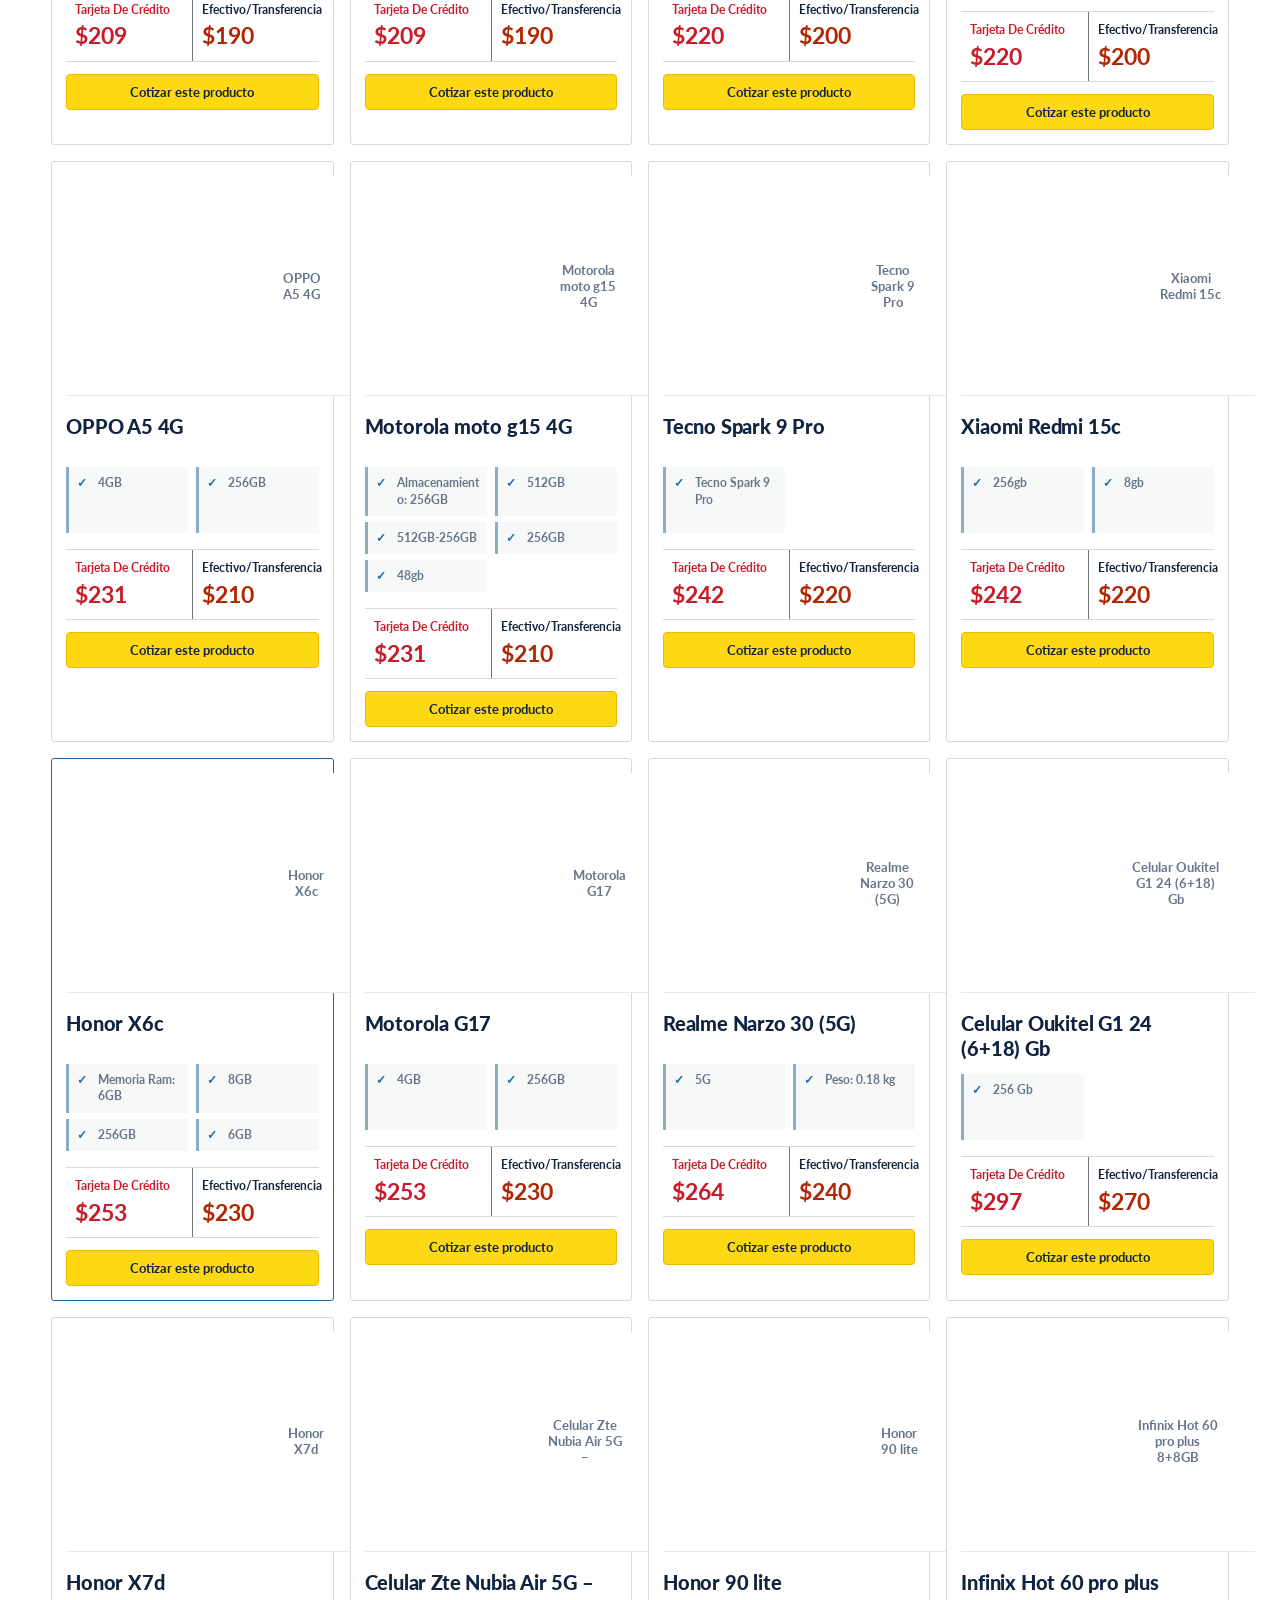
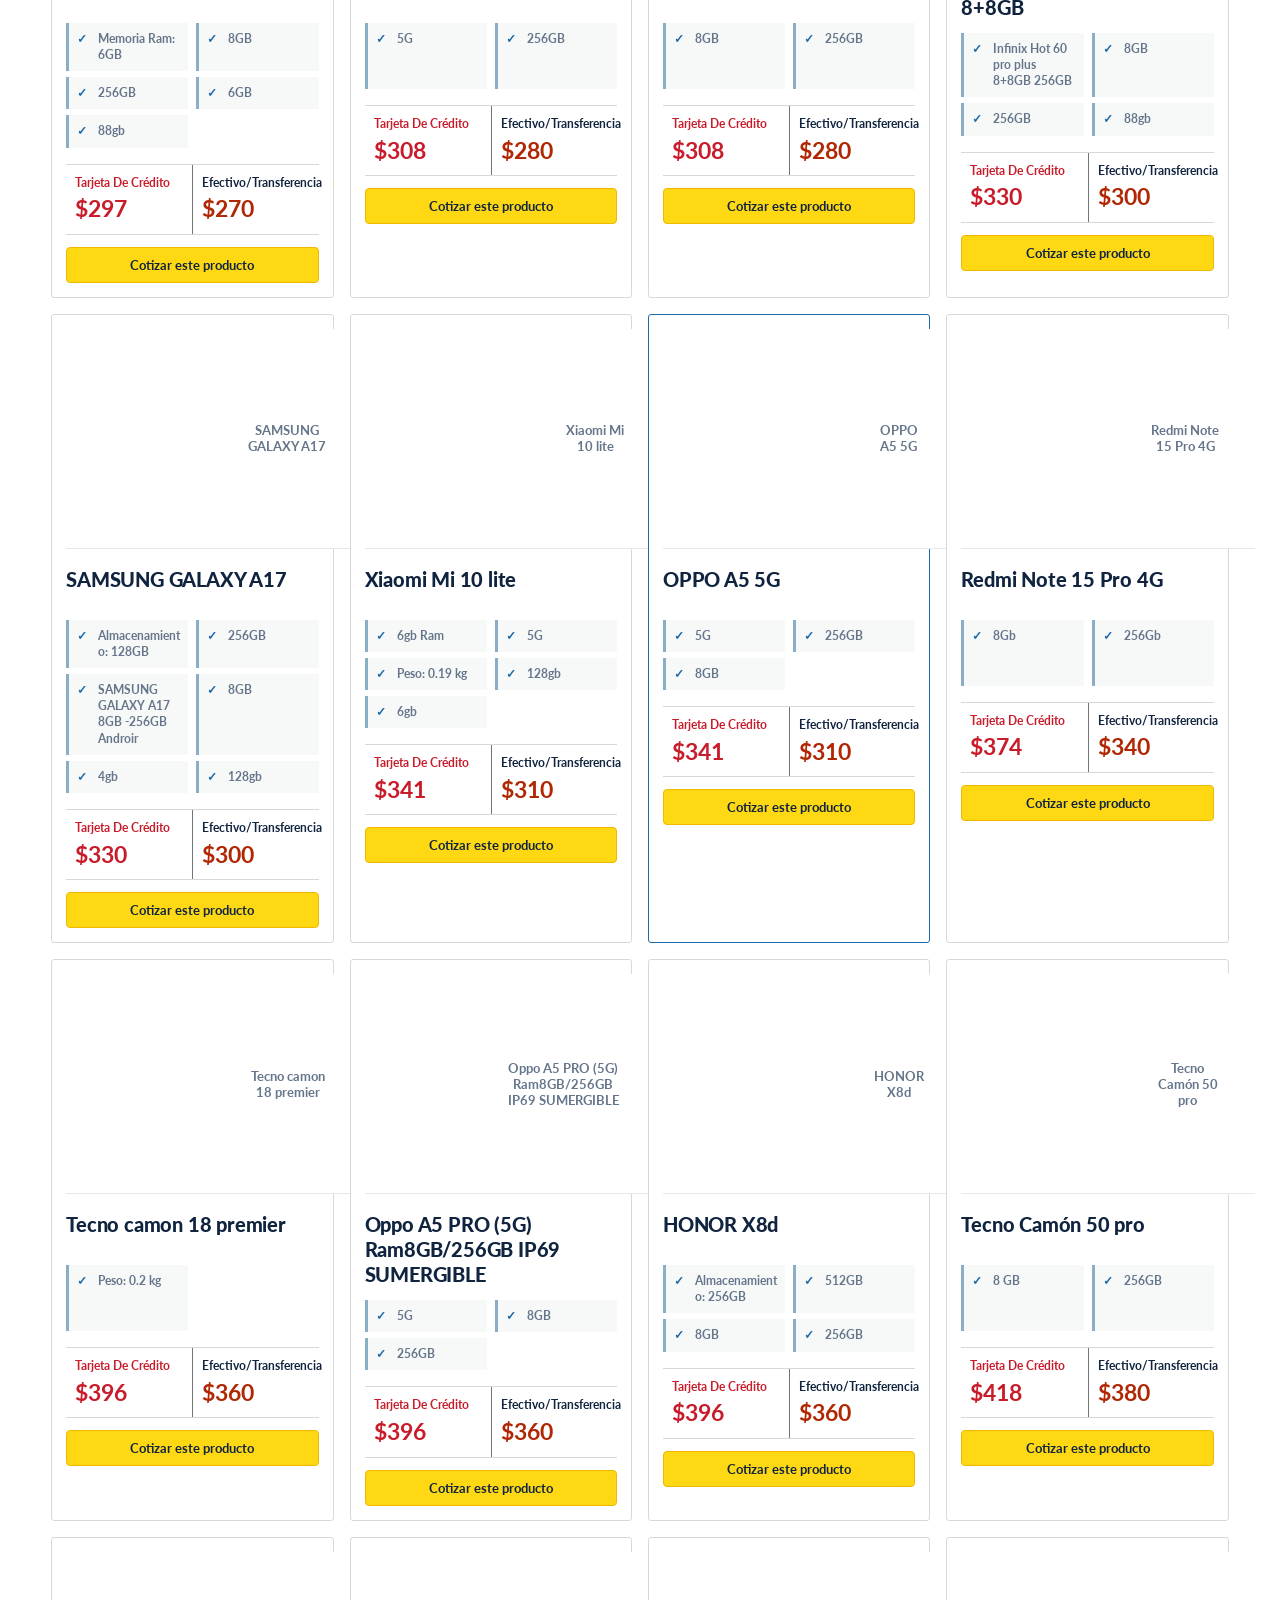
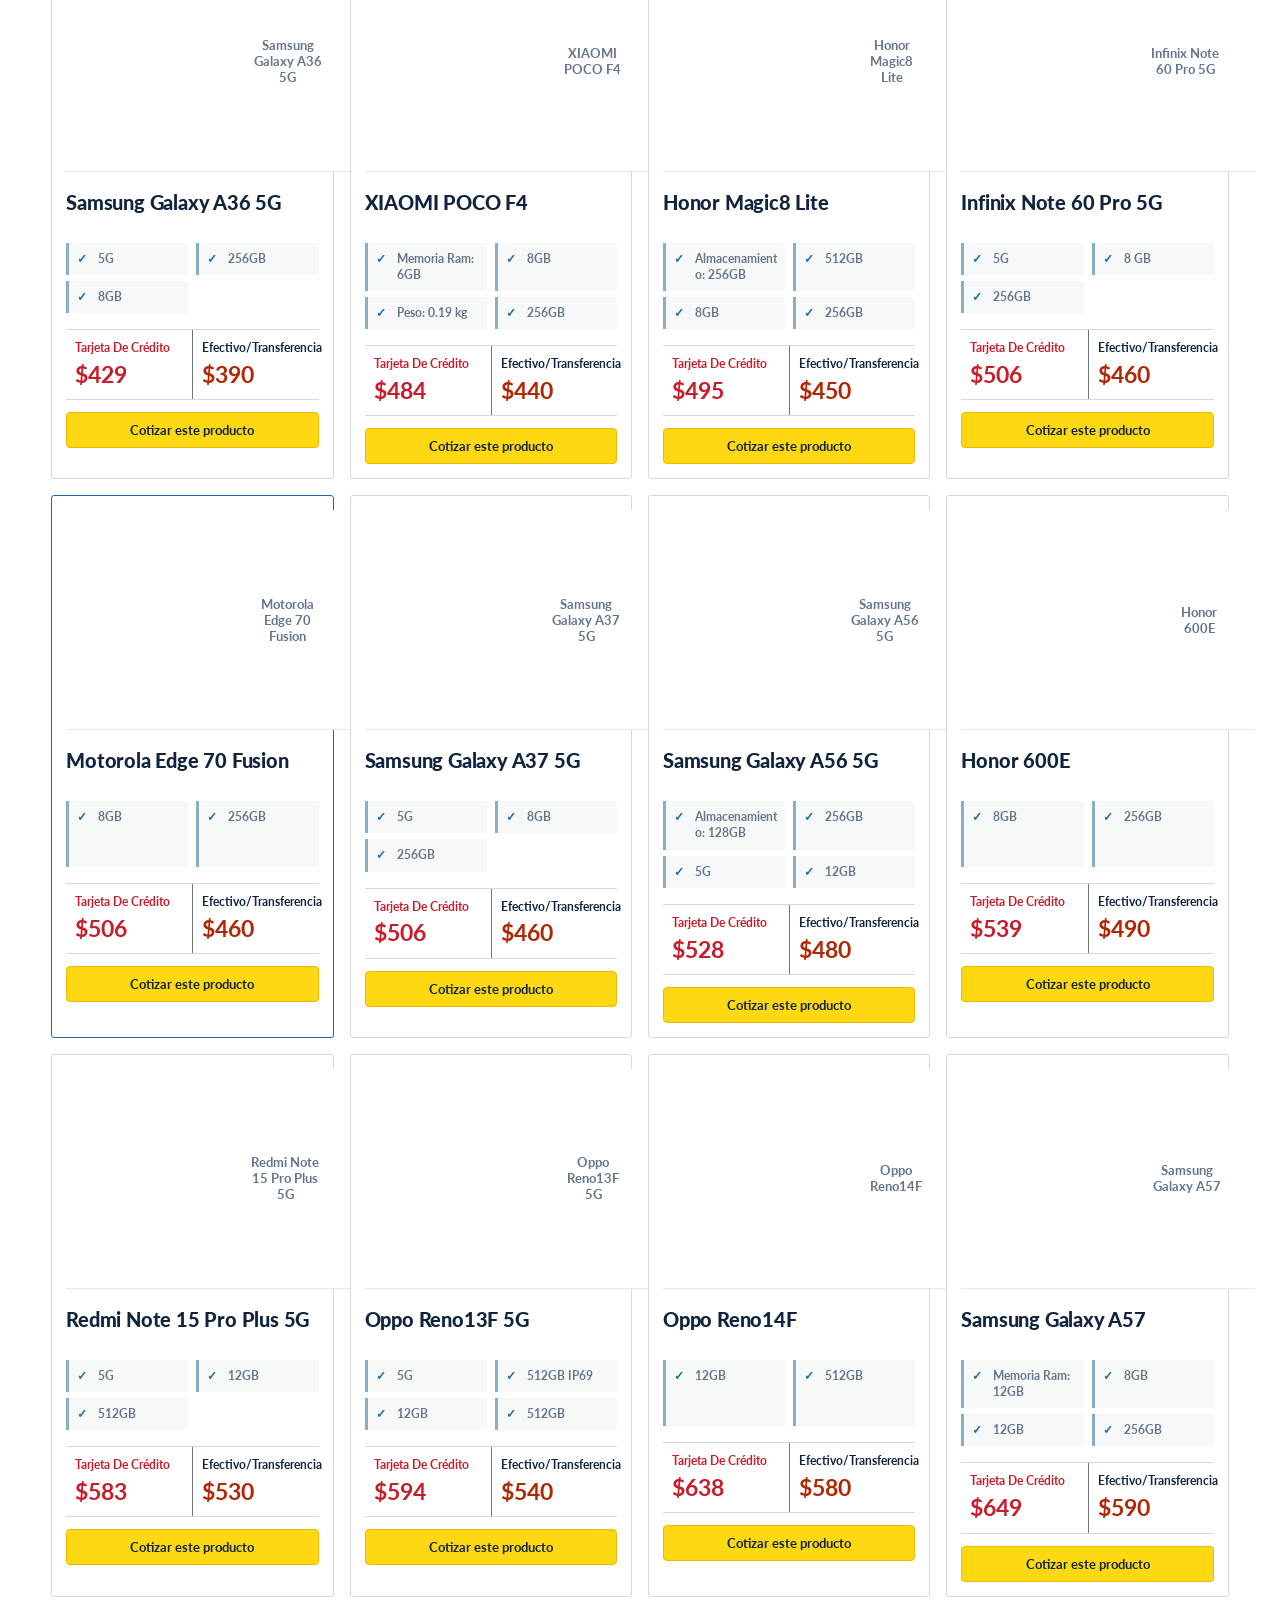
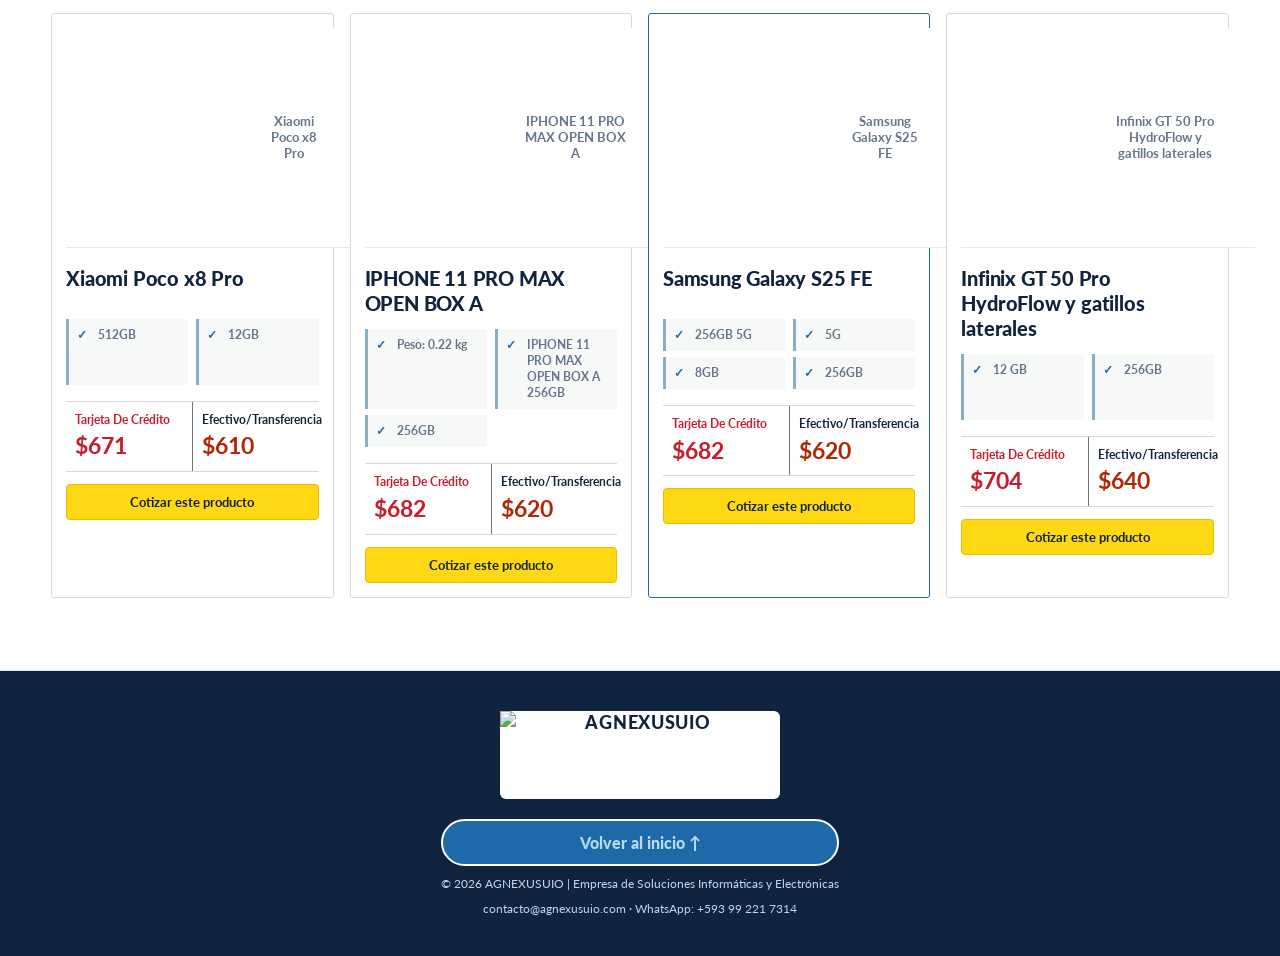
==== commit a2f2f1ea: "Add files via upload" ====
--- a/celulares.html
+++ b/celulares.html
@@ -3,7 +3,7 @@
 <head><meta charset="UTF-8"><meta name="viewport" content="width=device-width, initial-scale=1.0"><title>Celulares | AGNEXUSUIO</title><meta name="description" content="Celulares seleccionados por AGNEXUSUIO."><link rel="preconnect" href="https://fonts.googleapis.com"><link rel="preconnect" href="https://fonts.gstatic.com" crossorigin><link href="https://fonts.googleapis.com/css2?family=Lato:wght@400;700;900&display=swap" rel="stylesheet"><link rel="stylesheet" href="style.css"></head>
 <body data-category="phones">
 <div class="announcement"><span>Pagos con débito o crédito +10% sobre el precio final</span><span>Envíos a todo Ecuador</span><span>Cotiza por WhatsApp</span></div>
-<header class="header marketplace-header"><a class="brand" href="index.html"><span class="brand-mark">A</span><span>AGNEXUSUIO</span></a><div class="search-wrap"><label class="market-search" id="searchBox"><select id="headerCategory" aria-label="Categoría de búsqueda"><option value="phones">Celulares</option><option value="computers">Computadoras</option><option value="tvs">Televisores</option><option value="all">Todas</option></select><input id="searchInput" type="search" placeholder="Buscar marca, modelo o característica..." autocomplete="off"><button type="button" id="searchSubmit" aria-label="Buscar">⌕</button></label><div class="search-suggestions" id="searchSuggestions" role="listbox"></div></div><div class="header-actions"><a class="whatsapp-btn" href="https://wa.me/593992217314" target="_blank" rel="noopener">WhatsApp</a></div></header>
+<header class="header marketplace-header"><a class="brand logo-brand" href="index.html"><img src="imagenes/logo.png" alt="AGNEXUSUIO - Soluciones Informáticas y Electrónicas" class="header-logo"></a><div class="search-wrap"><label class="market-search" id="searchBox"><select id="headerCategory" aria-label="Categoría de búsqueda"><option value="phones">Celulares</option><option value="computers">Computadoras</option><option value="tvs">Televisores</option><option value="all">Todas</option></select><input id="searchInput" type="search" placeholder="Buscar marca, modelo o característica..." autocomplete="off"><button type="button" id="searchSubmit" aria-label="Buscar">⌕</button></label><div class="search-suggestions" id="searchSuggestions" role="listbox"></div></div><div class="header-actions"><a class="whatsapp-btn" href="https://wa.me/593992217314" target="_blank" rel="noopener">WhatsApp</a></div></header>
 <main><section class="category-selector" aria-labelledby="categoryTitle"><div class="category-selector-heading"><div class="eyebrow">Explora por categoría</div><h2 id="categoryTitle">Tecnología elegida para tu estilo de vida</h2><p>Encuentra rápidamente el equipo que necesitas.</p></div><div class="category-cards"><a class="category-card" href="computadoras.html"><div class="category-card-copy"><span class="category-icon">▰</span><h3>Computadoras</h3><p>Rendimiento para estudiar, trabajar y crear.</p><span class="category-cta">Ver computadoras ↗</span></div><img src="https://www.pinsoft.ec/getimage/510x510/products/1(155).png?r=y" alt="Computadora portátil ENV"></a><a class="category-card" href="celulares.html"><div class="category-card-copy"><span class="category-icon">▯</span><h3>Celulares</h3><p>Conecta, captura y disfruta cada momento.</p><span class="category-cta">Ver celulares ↗</span></div><img src="https://mundotek.com.ec/wp-content/uploads/2026/08/infinix-smart-6-hd-azul.webp" alt="Celular Infinix"></a><a class="category-card" href="televisores.html"><div class="category-card-copy"><span class="category-icon">▣</span><h3>Televisores</h3><p>Una experiencia más grande para disfrutar.</p><span class="category-cta">Ver televisores ↗</span></div><img src="https://mundotek.com.ec/wp-content/uploads/2025/11/rled-glt55tpq10-300x300.webp" alt="Televisor Riviera"></a></div></section><section class="category-page-hero"><div class="eyebrow">Categoría seleccionada</div><h1>Celulares para todos los días.</h1><p>Modelos con datos claros para conectar, crear y disfrutar.</p></section>
 <section class="catalog" id="catalogo"><div class="market-heading"><div><div class="eyebrow">Compra con claridad</div><h2 id="catalogTitle">Celulares seleccionados</h2><p class="tax-note">Precios finales · características verificadas desde cada ficha.</p></div></div><div class="results results-full"><div class="results-toolbar"><span id="resultCount"></span><label>Ordenar por <select id="sortSelect"><option value="price">Menor precio</option><option value="popular">Destacados</option></select></label></div><div class="product-grid catalog-grid" id="productGrid"></div></div><p class="empty-state" id="emptyState">No encontramos equipos con esos criterios.</p></section></main>
-<footer><a class="brand" href="index.html"><span class="brand-mark">A</span><span>AGNEXUSUIO</span></a><a class="back-home" href="index.html">Volver al inicio ↑</a><span>© 2026 AGNEXUSUIO</span><span>contacto@agnexusuio.com · +593 99 221 7314</span></footer><script src="catalogo_actualizado.js"></script><script src="script.js"></script></body></html>
+<footer class="footer"><a class="brand logo-brand footer-logo" href="index.html"><img src="imagenes/logo.png" alt="AGNEXUSUIO" class="footer-logo-img"></a><div class="footer-info"><a class="back-home" href="index.html">Volver al inicio ↑</a><p>&copy; 2026 AGNEXUSUIO | Empresa de Soluciones Informáticas y Electrónicas</p><p><a href="mailto:contacto@agnexusuio.com">contacto@agnexusuio.com</a> · <a href="https://wa.me/593992217314" target="_blank" rel="noopener">WhatsApp: +593 99 221 7314</a></p></div></footer><script src="catalogo_actualizado.js"></script><script src="script.js"></script></body></html>
--- a/style.css
+++ b/style.css
@@ -41,6 +41,9 @@
 .marketplace-header{height:auto;min-height:66px;background:#10243f;padding:10px 4%;gap:28px}
 .marketplace-header .brand{color:#fff;flex:none}
 .marketplace-header .brand-mark{background:var(--blue)}
+.logo-brand{display:flex;align-items:center;justify-content:center;background:#fff;border-radius:6px;overflow:visible}
+.header-logo{display:block;width:220px;height:62px;object-fit:contain}
+.footer-logo-img{display:block;width:280px;height:88px;object-fit:contain}
 .market-search{display:flex;align-items:stretch;flex:1;max-width:850px;height:42px;background:#fff;border-radius:4px;overflow:hidden}
 .market-search select{border:0;border-right:1px solid var(--line);background:#f3f4f5;color:var(--muted);padding:0 12px;font-size:12px}
 .market-search input{border:0;outline:0;min-width:0;flex:1;padding:0 14px;font:14px "Lato"}
@@ -100,11 +103,17 @@
 .spec-icon{display:none}
 .specs{margin-top:13px}
 .specs li{background:#f7f8f8;border-left-color:#8aaec6;font-size:10px;padding:6px}
+.footer{display:flex;justify-content:center;align-items:center;flex-direction:column;gap:20px;padding:40px 6.5%;background:#10243f;color:#fff;text-align:center;border-top:1px solid var(--line)}
+.footer .footer-logo{font-size:18px}
+.footer-info{display:flex;flex-direction:column;gap:10px}
+.footer-info p{margin:0;font-size:12px;color:#c4d6e5}
+.footer-info a{color:#b9d9ec;text-decoration:none}
+.footer-info a:hover{color:#fff}
 .mobile-filter{display:none;border:1px solid var(--line);background:#fff;border-radius:4px;padding:9px 12px;color:var(--ink)}
 @media(min-width:1500px){.catalog-grid{grid-template-columns:repeat(5,minmax(0,1fr))}}
 @media(max-width:1200px){.catalog-grid{grid-template-columns:repeat(3,minmax(0,1fr))}}
 @media(max-width:1000px){.catalog-grid{grid-template-columns:repeat(2,minmax(0,1fr))}.marketplace-header{gap:14px}}
-@media(max-width:780px){.announcement{font-size:8px;letter-spacing:.05em}.marketplace-header{flex-wrap:wrap;padding:10px 5%}.marketplace-header .brand{font-size:18px}.search-wrap{order:3;flex-basis:100%;max-width:none}.market-search{max-width:none}.market-search select{display:none}.hero{min-height:260px;padding:38px 5%}.hero-copy>p{font-size:14px}.catalog{padding:30px 5% 60px}.market-heading{align-items:start}.market-heading h2{font-size:26px}.mobile-filter{display:block}.market-layout{display:block}.filters{display:none;border:1px solid var(--line);padding:15px;margin-bottom:16px}.filters.is-open{display:block}.catalog-grid{grid-template-columns:1fr}.results-toolbar{margin-top:14px}.product-image{height:240px;aspect-ratio:4/3;padding:14px}}
+@media(max-width:780px){.announcement{font-size:8px;letter-spacing:.05em}.marketplace-header{flex-wrap:wrap;padding:10px 5%}.marketplace-header .brand{font-size:18px}.marketplace-header .logo-brand{width:190px;height:58px}.header-logo{width:190px;height:58px}.footer-logo-img{width:240px;height:78px}.search-wrap{order:3;flex-basis:100%;max-width:none}.market-search{max-width:none}.market-search select{display:none}.hero{min-height:260px;padding:38px 5%}.hero-copy>p{font-size:14px}.catalog{padding:30px 5% 60px}.market-heading{align-items:start}.market-heading h2{font-size:26px}.mobile-filter{display:block}.market-layout{display:block}.filters{display:none;border:1px solid var(--line);padding:15px;margin-bottom:16px}.filters.is-open{display:block}.catalog-grid{grid-template-columns:1fr}.results-toolbar{margin-top:14px}.product-image{height:240px;aspect-ratio:4/3;padding:14px}}
 @media(max-width:780px){.specs{grid-template-columns:1fr}.product-card h3{font-size:17px}}
 @media(max-width:420px){.price-option{padding-left:7px;padding-right:7px}.price-option strong{font-size:10px}.price-option b{font-size:19px}}
 /* Selector visual de categorías y páginas independientes */
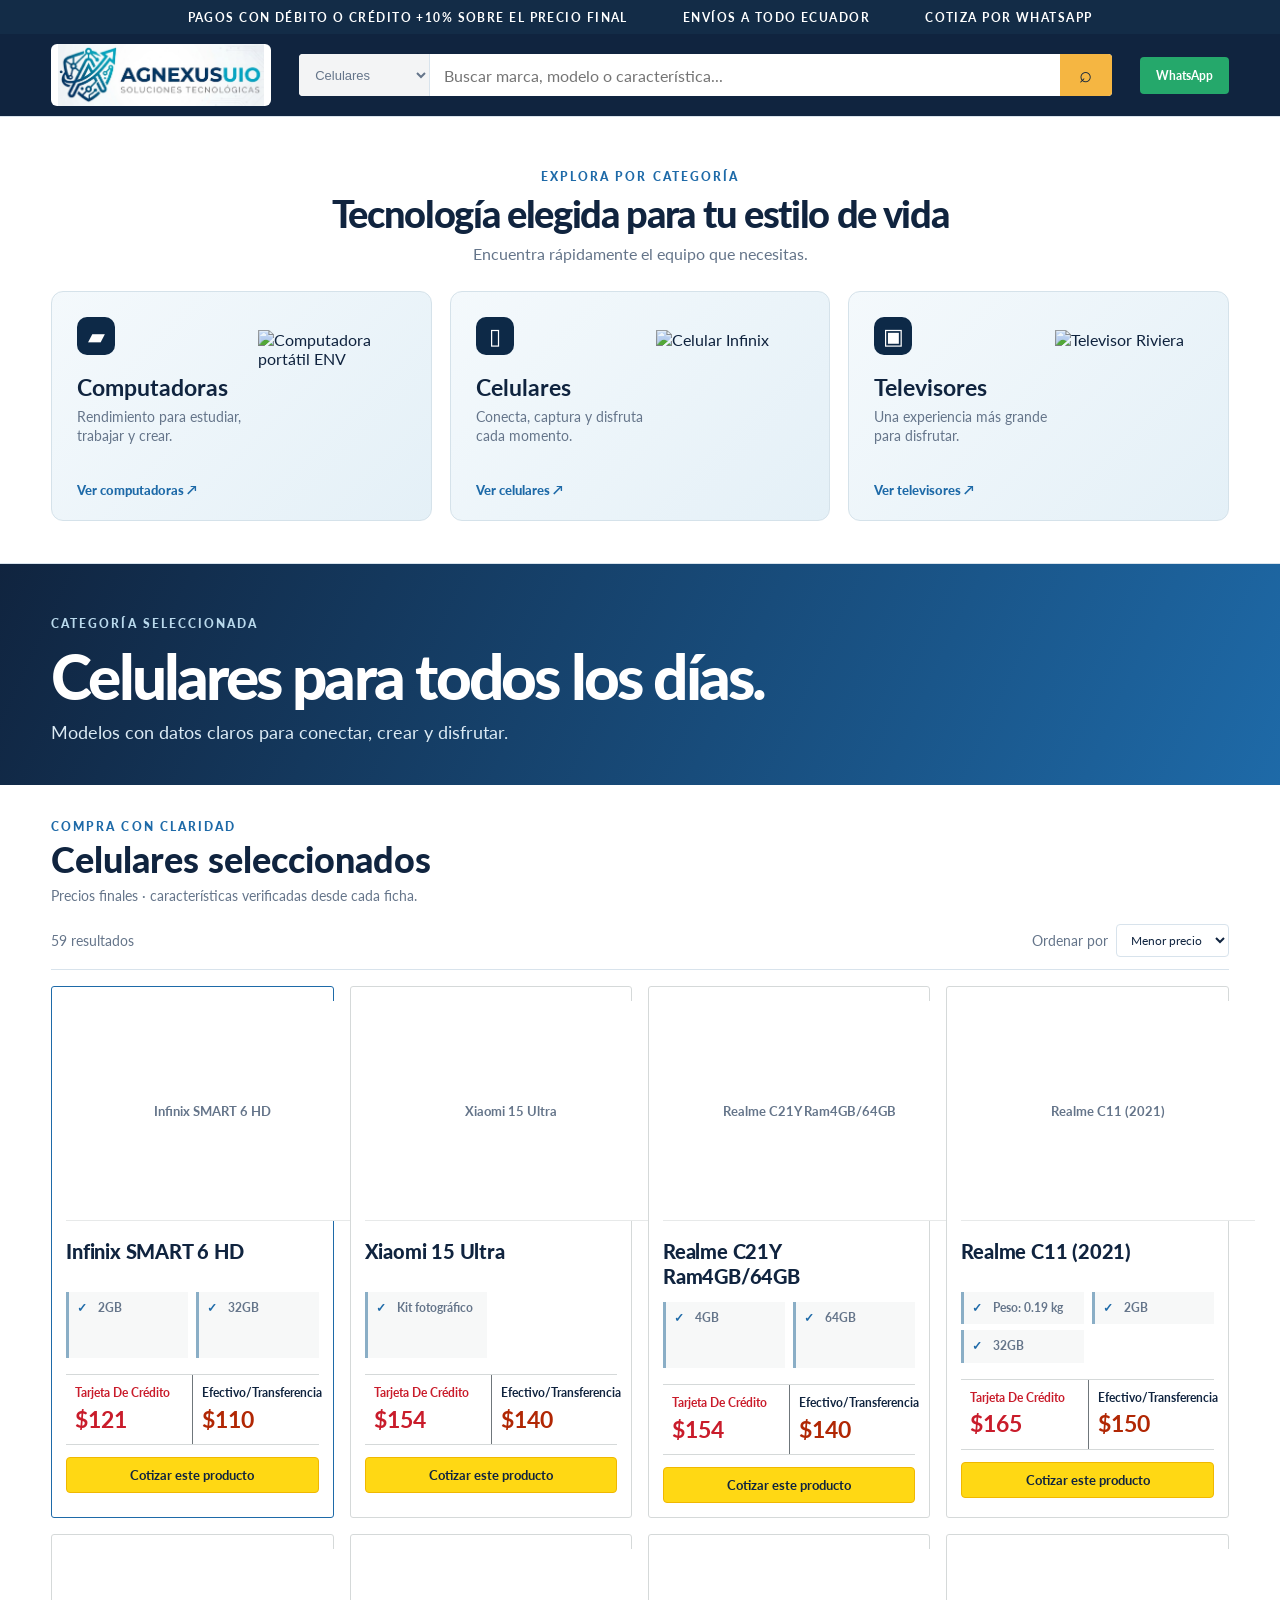
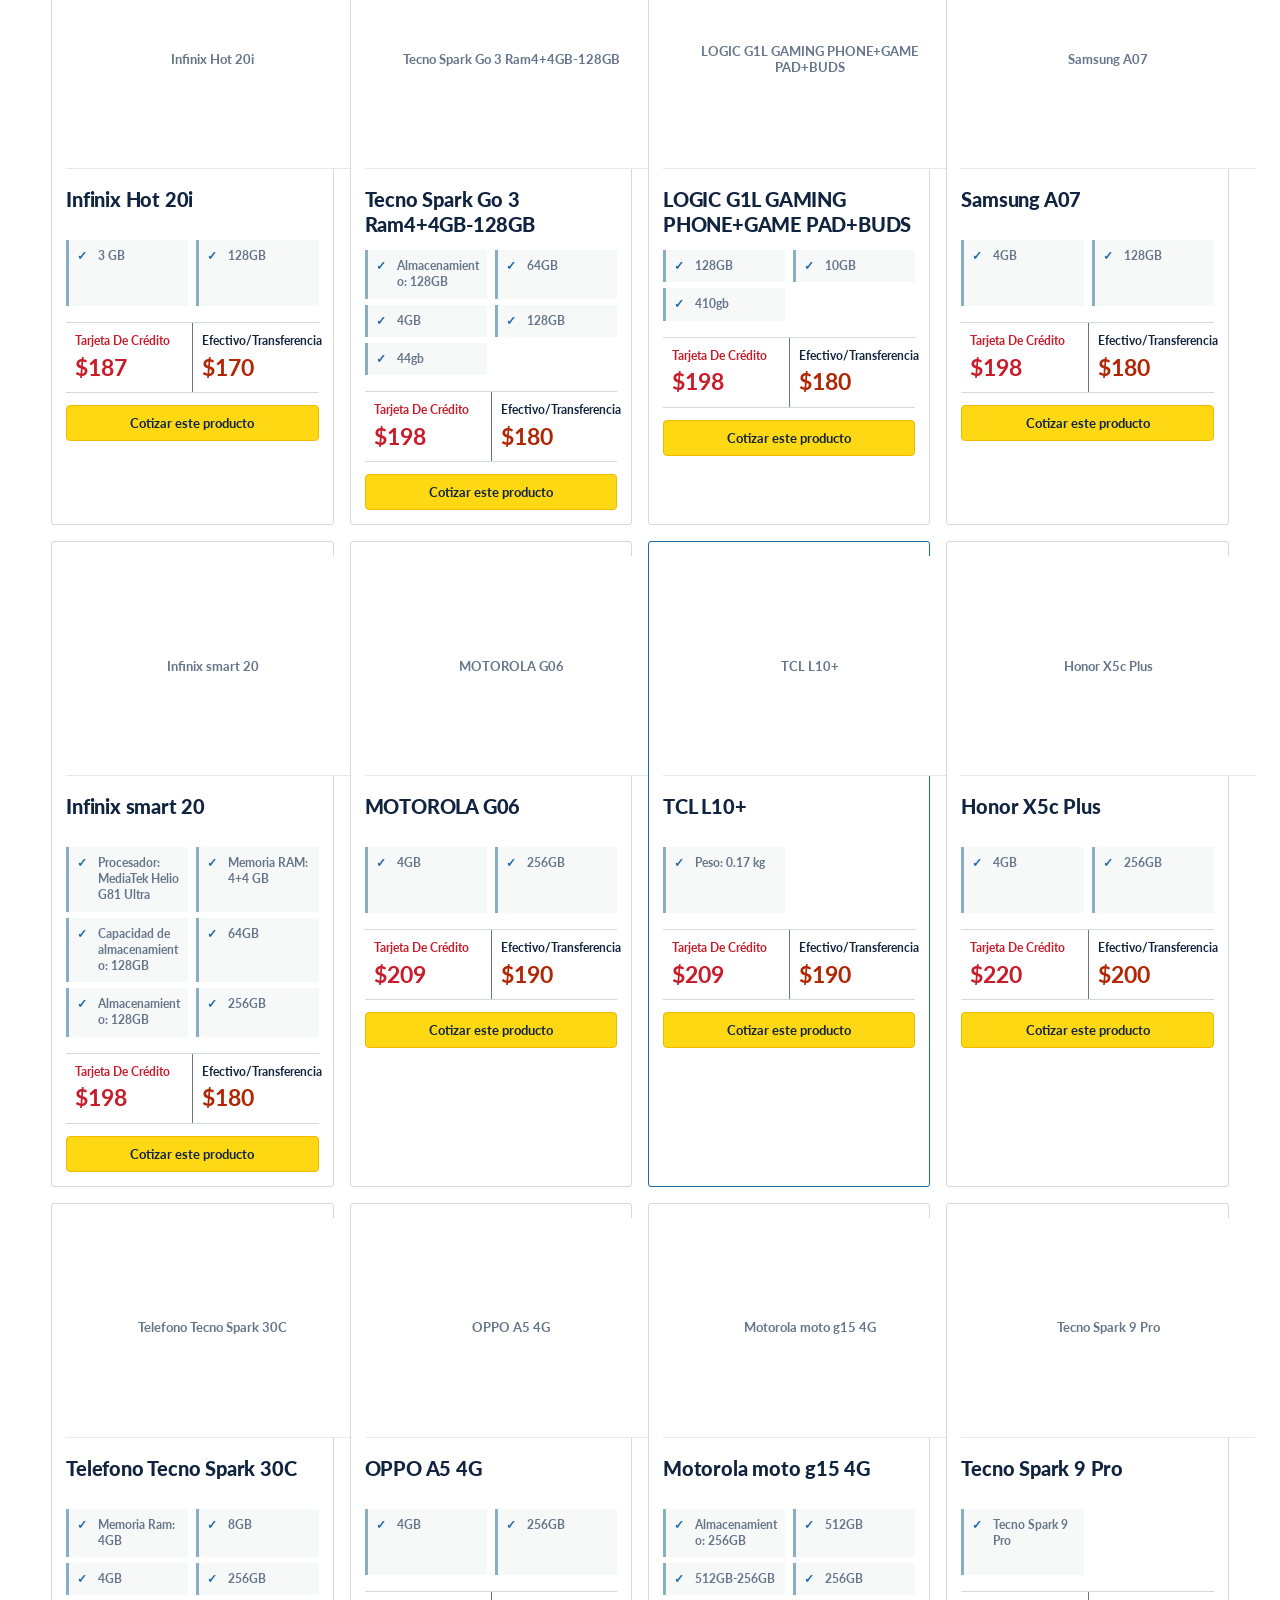
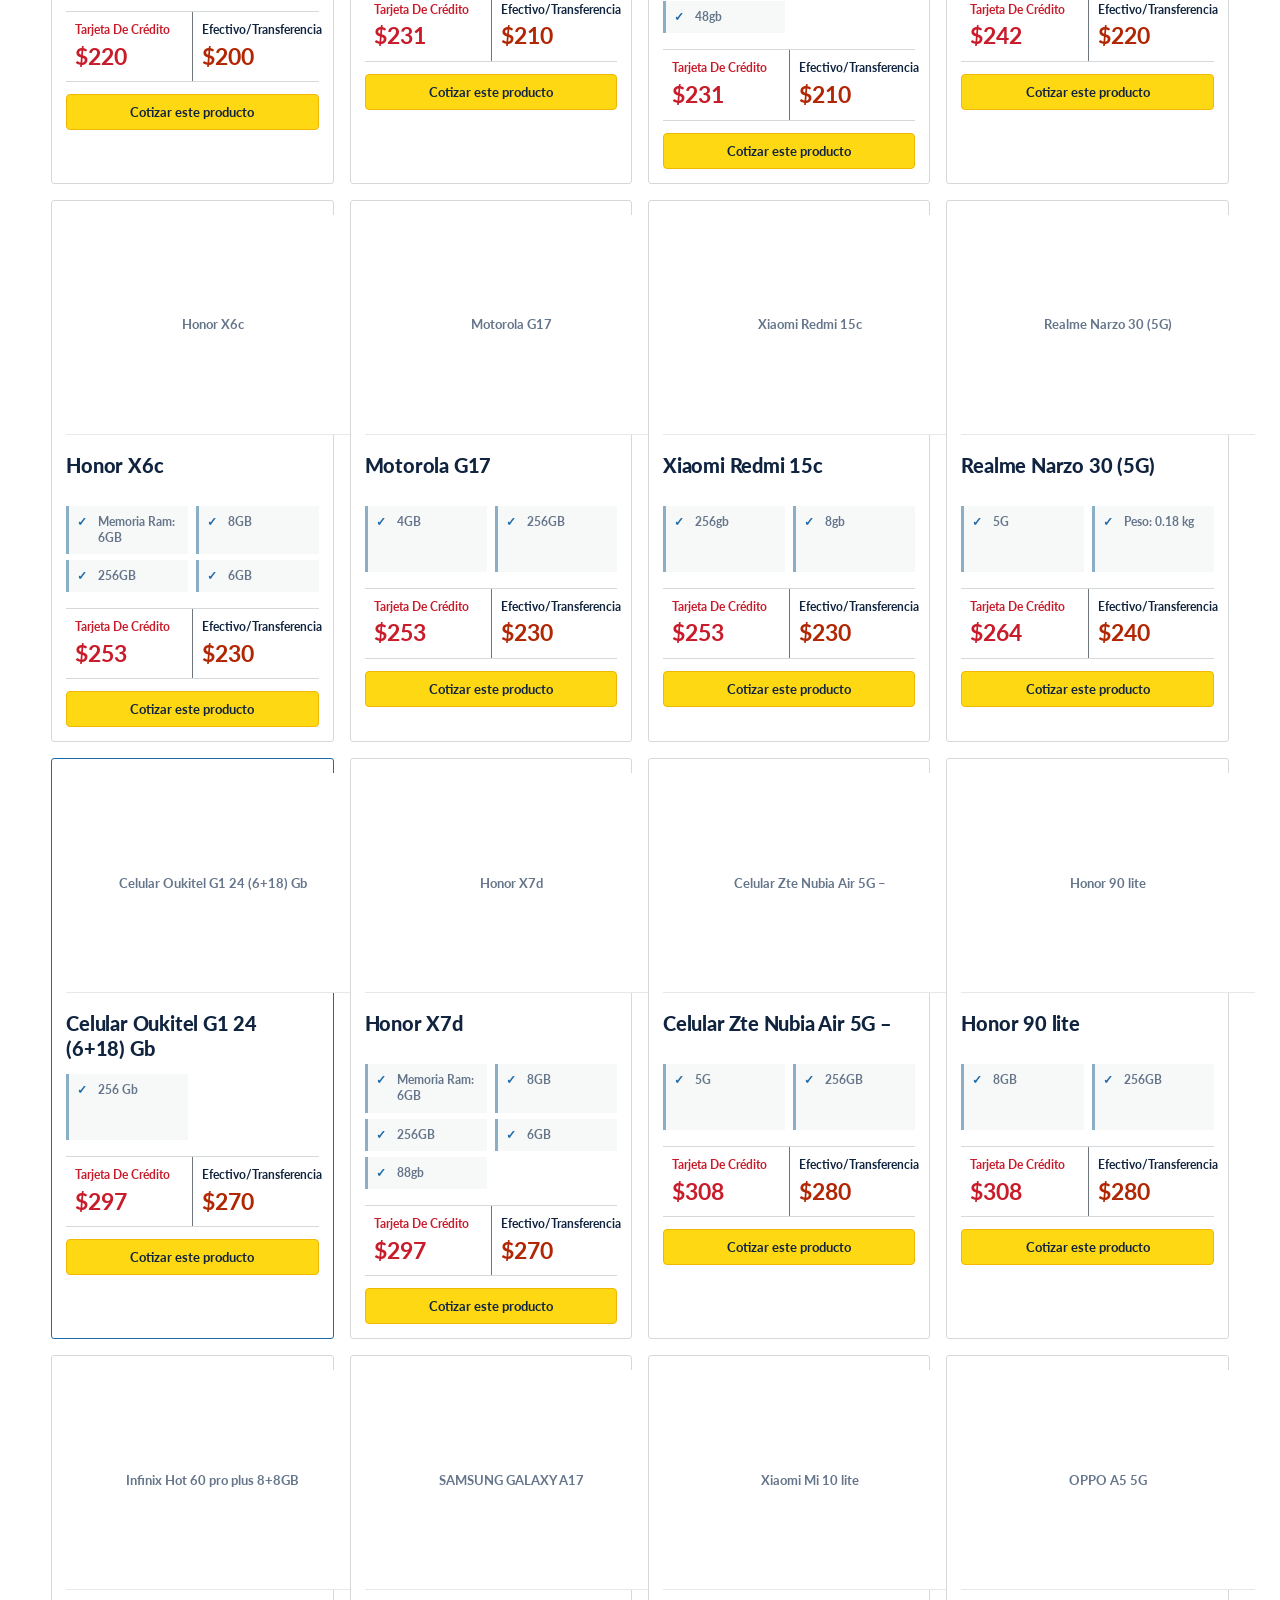
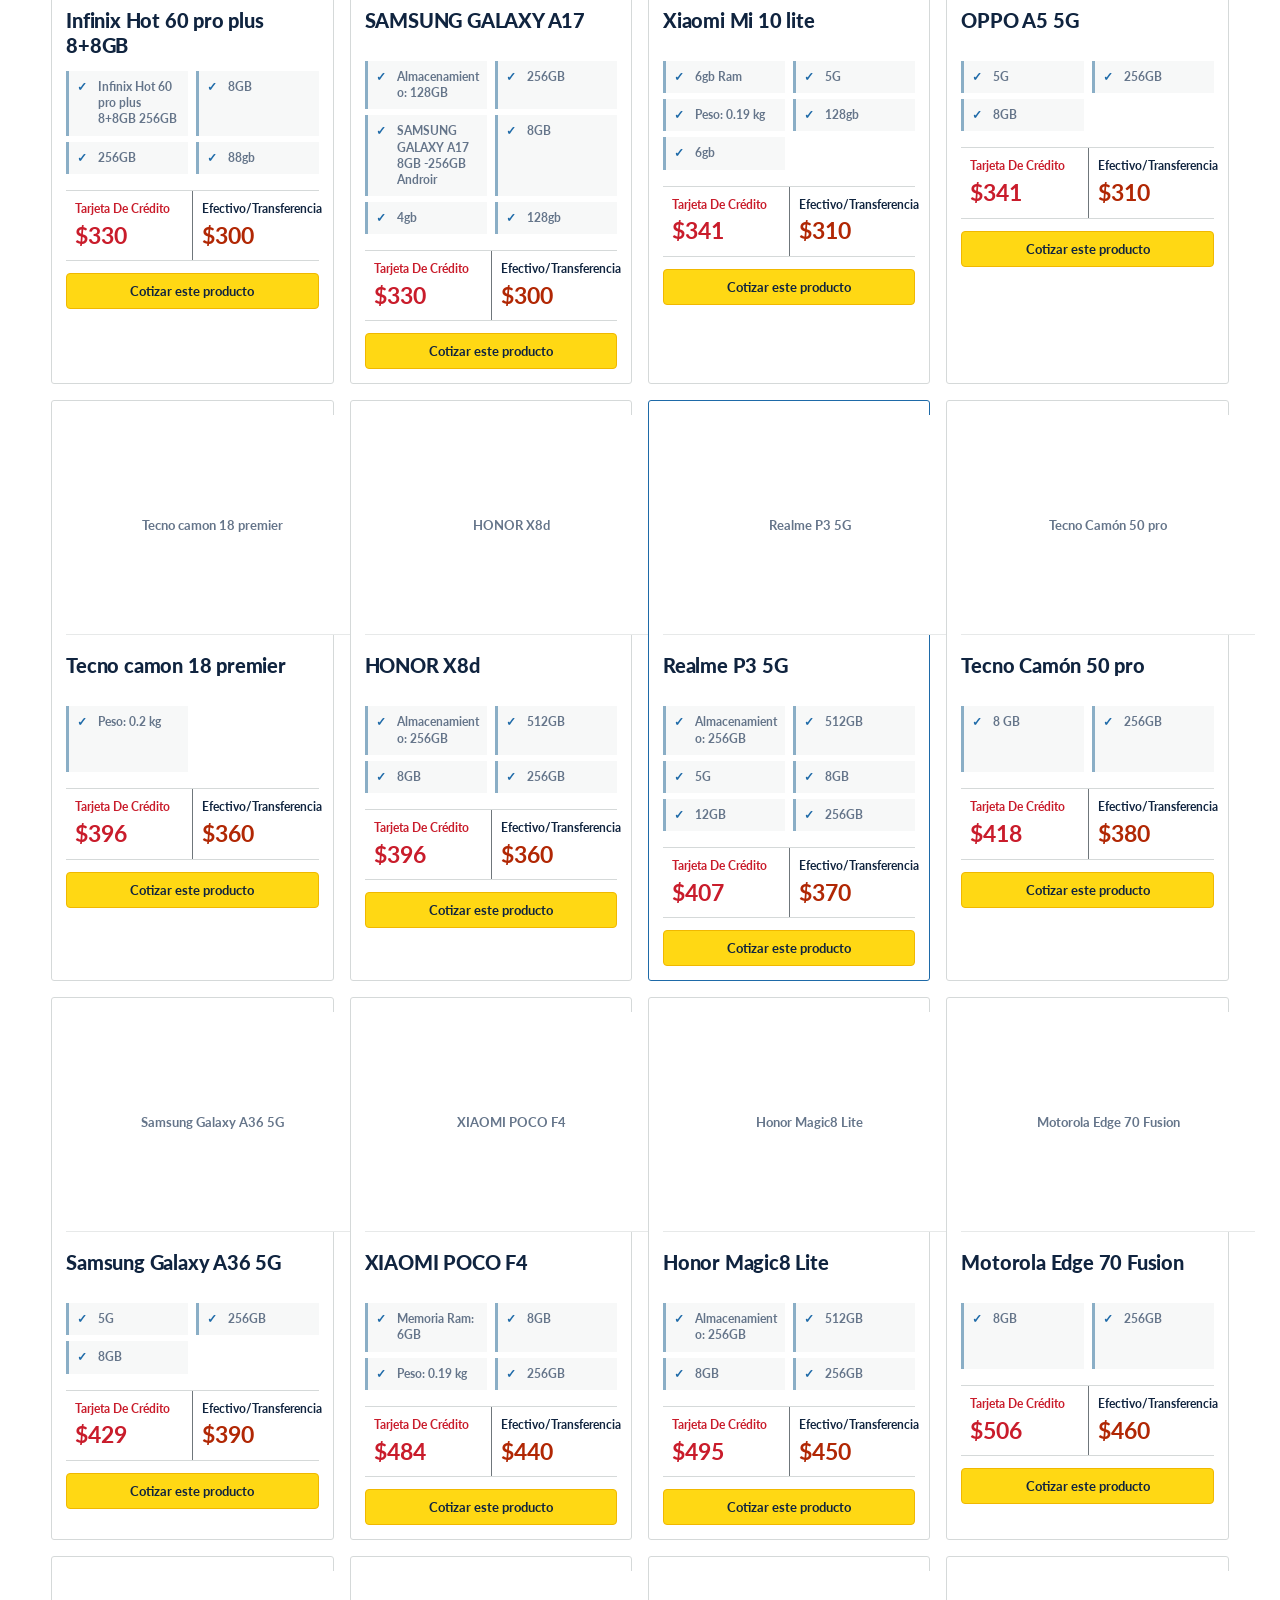
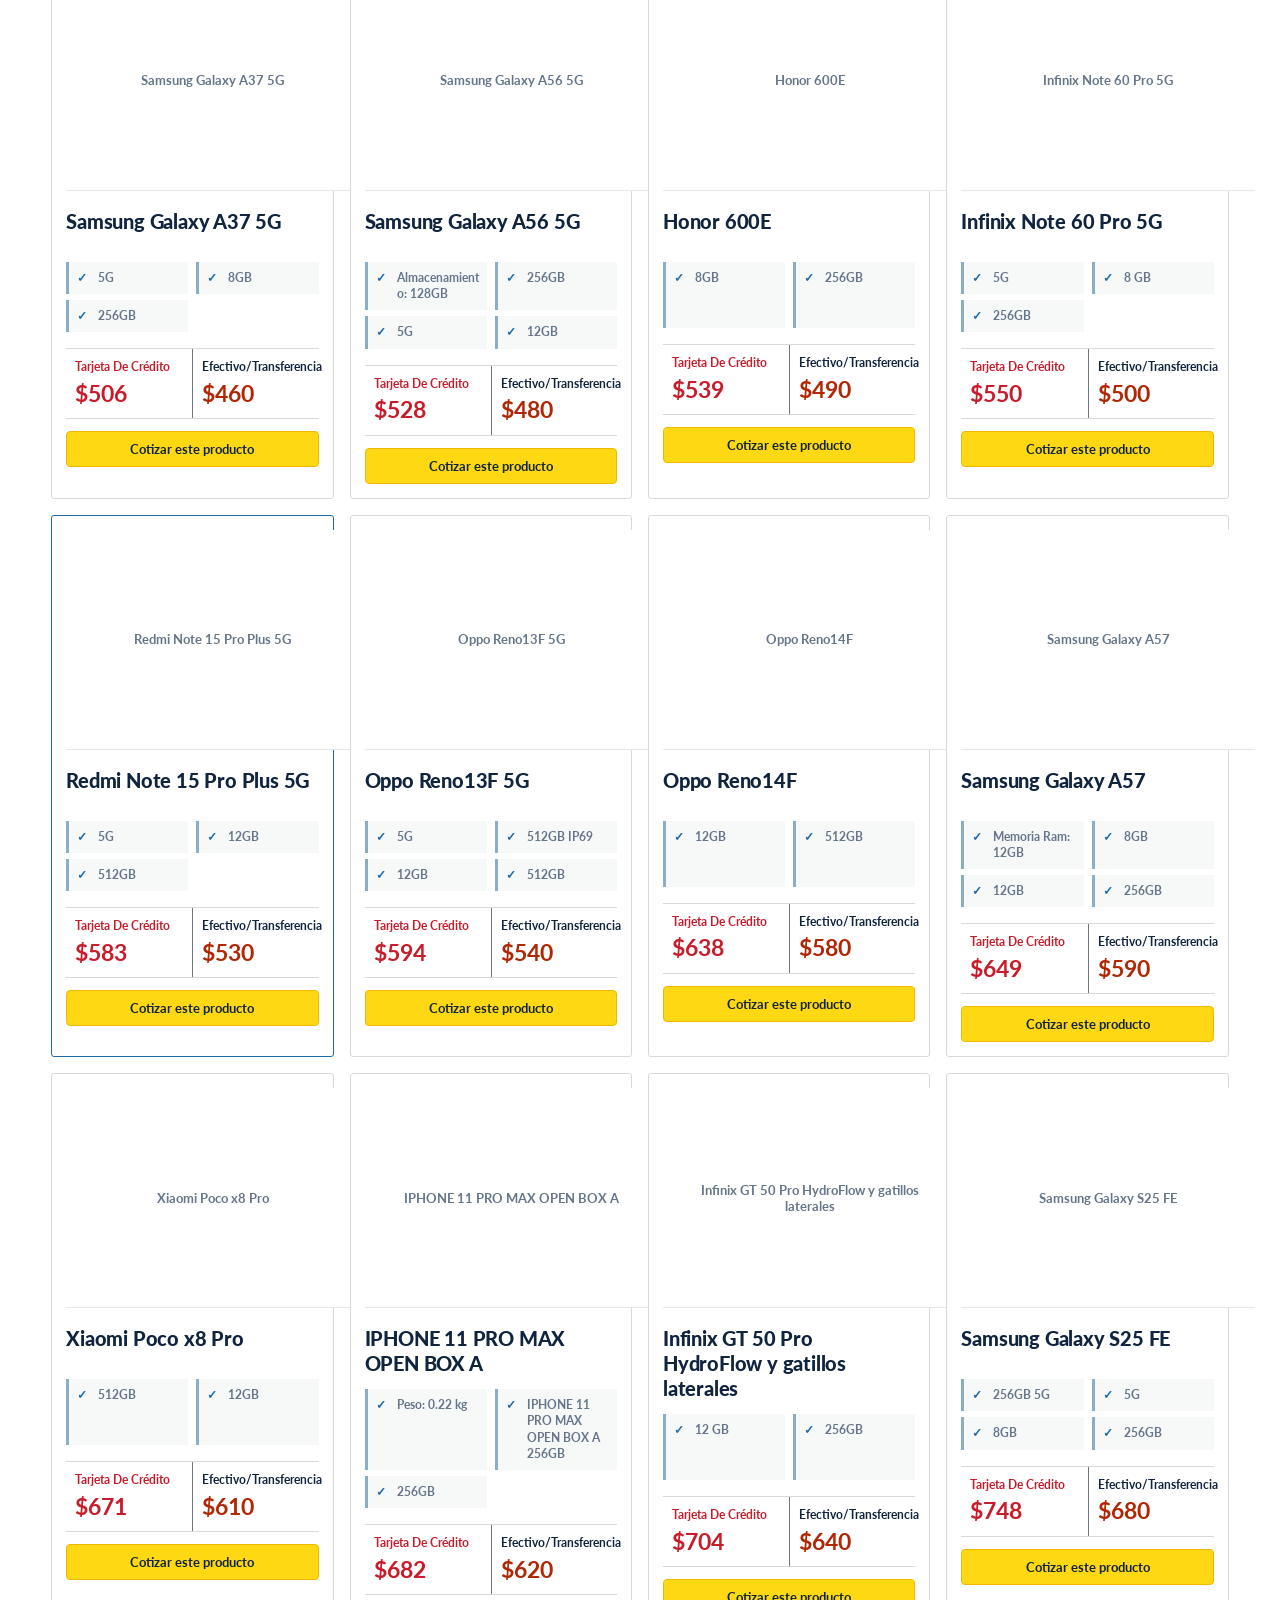
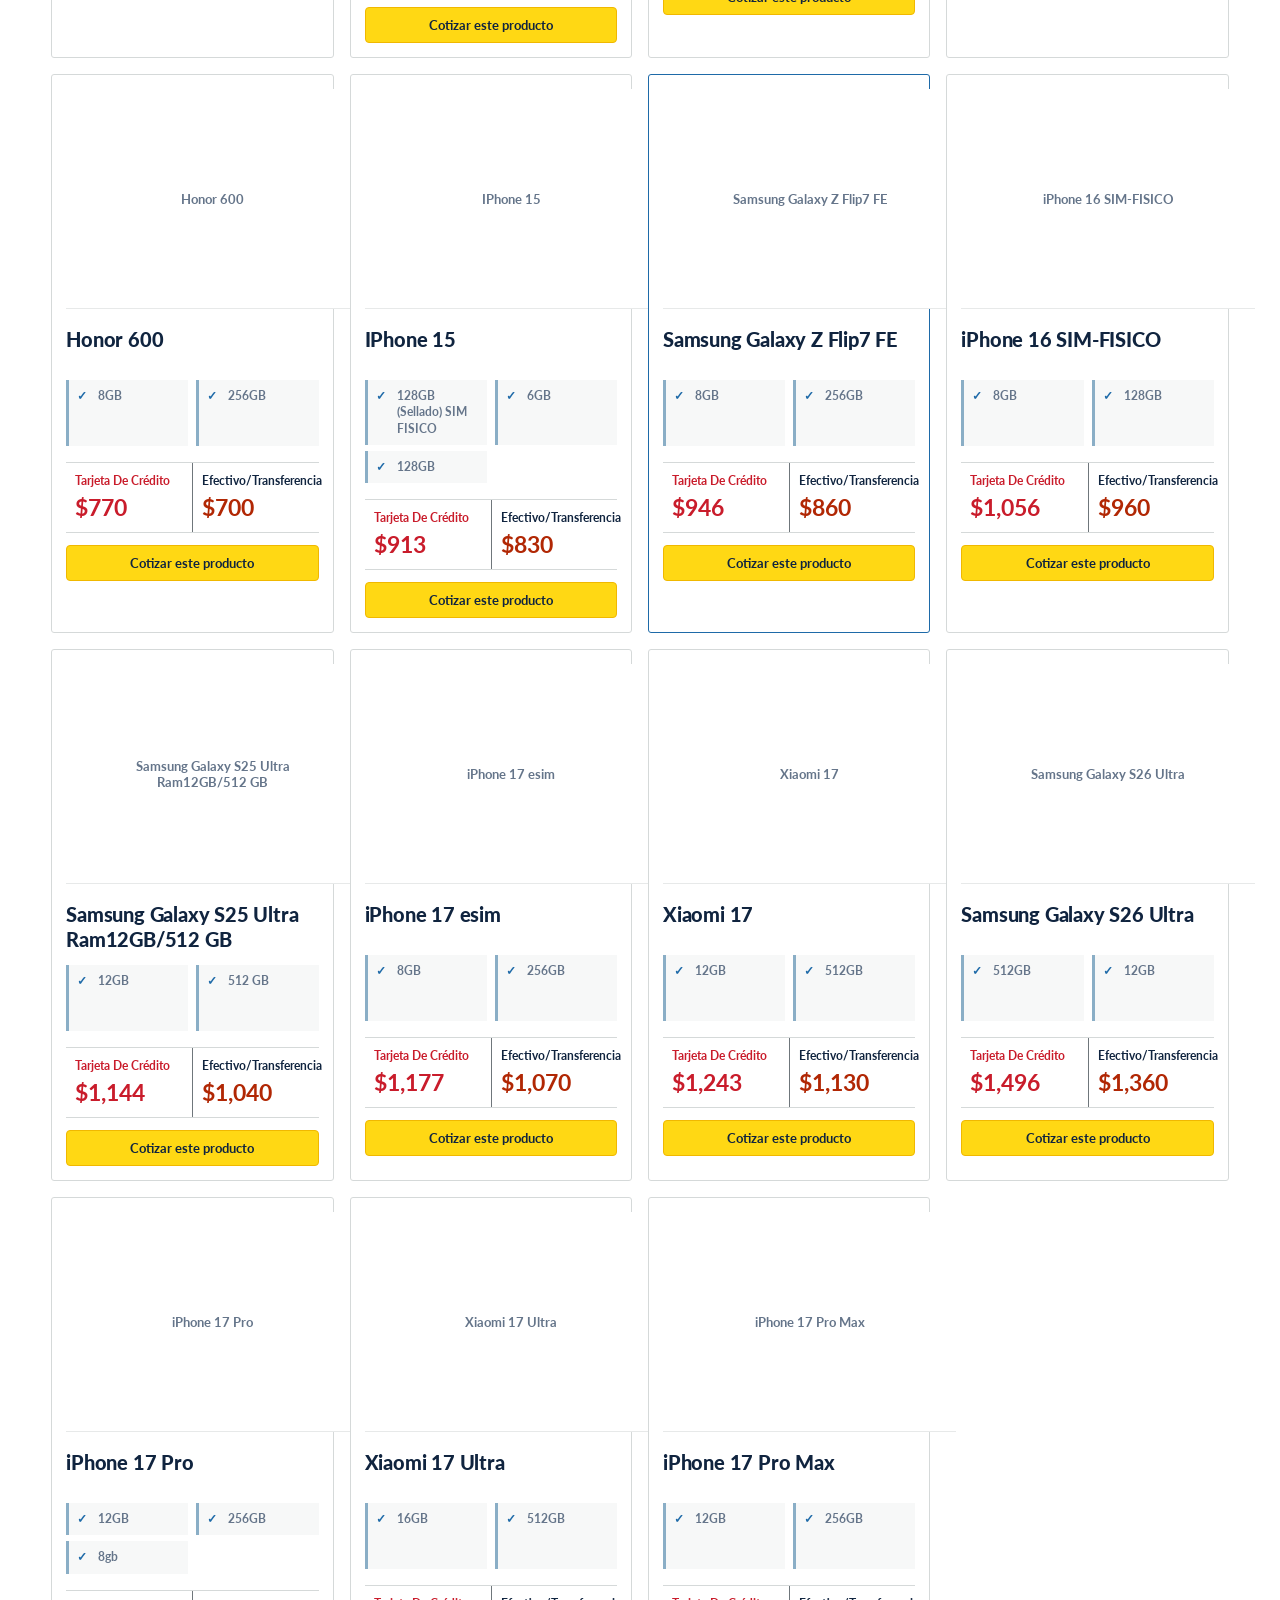
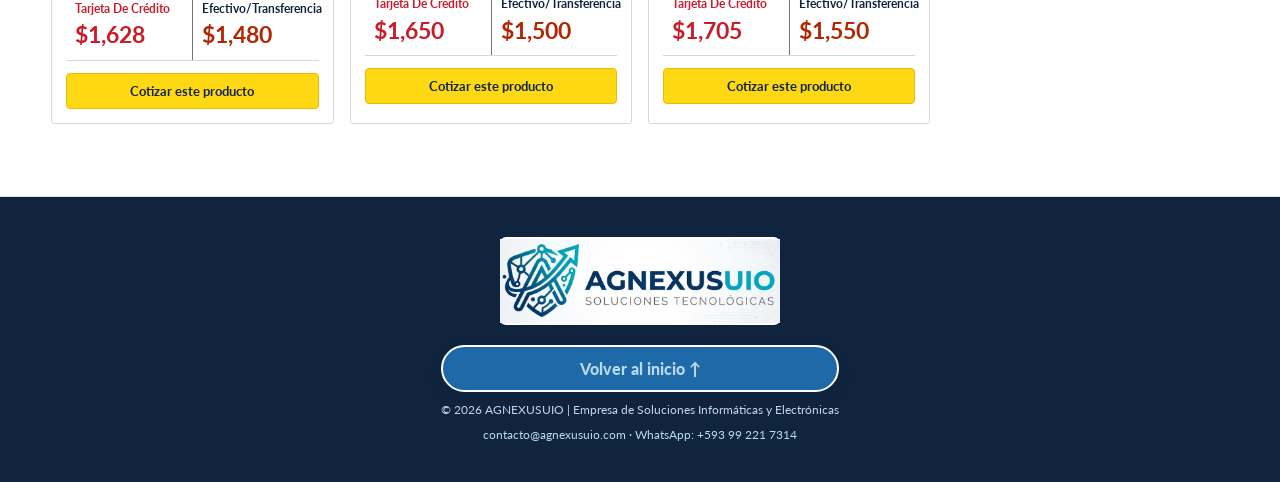
==== commit f6046d8d: "Add files via upload" ====
--- a/celulares.html
+++ b/celulares.html
@@ -3,7 +3,7 @@
 <head><meta charset="UTF-8"><meta name="viewport" content="width=device-width, initial-scale=1.0"><title>Celulares | AGNEXUSUIO</title><meta name="description" content="Celulares seleccionados por AGNEXUSUIO."><link rel="preconnect" href="https://fonts.googleapis.com"><link rel="preconnect" href="https://fonts.gstatic.com" crossorigin><link href="https://fonts.googleapis.com/css2?family=Lato:wght@400;700;900&display=swap" rel="stylesheet"><link rel="stylesheet" href="style.css"></head>
 <body data-category="phones">
 <div class="announcement"><span>Pagos con débito o crédito +10% sobre el precio final</span><span>Envíos a todo Ecuador</span><span>Cotiza por WhatsApp</span></div>
-<header class="header marketplace-header"><a class="brand logo-brand" href="index.html"><img src="imagenes/logo.png" alt="AGNEXUSUIO - Soluciones Informáticas y Electrónicas" class="header-logo"></a><div class="search-wrap"><label class="market-search" id="searchBox"><select id="headerCategory" aria-label="Categoría de búsqueda"><option value="phones">Celulares</option><option value="computers">Computadoras</option><option value="tvs">Televisores</option><option value="all">Todas</option></select><input id="searchInput" type="search" placeholder="Buscar marca, modelo o característica..." autocomplete="off"><button type="button" id="searchSubmit" aria-label="Buscar">⌕</button></label><div class="search-suggestions" id="searchSuggestions" role="listbox"></div></div><div class="header-actions"><a class="whatsapp-btn" href="https://wa.me/593992217314" target="_blank" rel="noopener">WhatsApp</a></div></header>
+<header class="header marketplace-header"><a class="brand logo-brand" href="index.html"><img src="assets/logo.png" alt="AGNEXUSUIO - Soluciones Informáticas y Electrónicas" class="header-logo"></a><div class="search-wrap"><label class="market-search" id="searchBox"><select id="headerCategory" aria-label="Categoría de búsqueda"><option value="phones">Celulares</option><option value="computers">Computadoras</option><option value="tvs">Televisores</option><option value="all">Todas</option></select><input id="searchInput" type="search" placeholder="Buscar marca, modelo o característica..." autocomplete="off"><button type="button" id="searchSubmit" aria-label="Buscar">⌕</button></label><div class="search-suggestions" id="searchSuggestions" role="listbox"></div></div><div class="header-actions"><a class="whatsapp-btn" href="https://wa.me/593992217314" target="_blank" rel="noopener">WhatsApp</a></div></header>
 <main><section class="category-selector" aria-labelledby="categoryTitle"><div class="category-selector-heading"><div class="eyebrow">Explora por categoría</div><h2 id="categoryTitle">Tecnología elegida para tu estilo de vida</h2><p>Encuentra rápidamente el equipo que necesitas.</p></div><div class="category-cards"><a class="category-card" href="computadoras.html"><div class="category-card-copy"><span class="category-icon">▰</span><h3>Computadoras</h3><p>Rendimiento para estudiar, trabajar y crear.</p><span class="category-cta">Ver computadoras ↗</span></div><img src="https://www.pinsoft.ec/getimage/510x510/products/1(155).png?r=y" alt="Computadora portátil ENV"></a><a class="category-card" href="celulares.html"><div class="category-card-copy"><span class="category-icon">▯</span><h3>Celulares</h3><p>Conecta, captura y disfruta cada momento.</p><span class="category-cta">Ver celulares ↗</span></div><img src="https://mundotek.com.ec/wp-content/uploads/2026/08/infinix-smart-6-hd-azul.webp" alt="Celular Infinix"></a><a class="category-card" href="televisores.html"><div class="category-card-copy"><span class="category-icon">▣</span><h3>Televisores</h3><p>Una experiencia más grande para disfrutar.</p><span class="category-cta">Ver televisores ↗</span></div><img src="https://mundotek.com.ec/wp-content/uploads/2025/11/rled-glt55tpq10-300x300.webp" alt="Televisor Riviera"></a></div></section><section class="category-page-hero"><div class="eyebrow">Categoría seleccionada</div><h1>Celulares para todos los días.</h1><p>Modelos con datos claros para conectar, crear y disfrutar.</p></section>
 <section class="catalog" id="catalogo"><div class="market-heading"><div><div class="eyebrow">Compra con claridad</div><h2 id="catalogTitle">Celulares seleccionados</h2><p class="tax-note">Precios finales · características verificadas desde cada ficha.</p></div></div><div class="results results-full"><div class="results-toolbar"><span id="resultCount"></span><label>Ordenar por <select id="sortSelect"><option value="price">Menor precio</option><option value="popular">Destacados</option></select></label></div><div class="product-grid catalog-grid" id="productGrid"></div></div><p class="empty-state" id="emptyState">No encontramos equipos con esos criterios.</p></section></main>
-<footer class="footer"><a class="brand logo-brand footer-logo" href="index.html"><img src="imagenes/logo.png" alt="AGNEXUSUIO" class="footer-logo-img"></a><div class="footer-info"><a class="back-home" href="index.html">Volver al inicio ↑</a><p>&copy; 2026 AGNEXUSUIO | Empresa de Soluciones Informáticas y Electrónicas</p><p><a href="mailto:contacto@agnexusuio.com">contacto@agnexusuio.com</a> · <a href="https://wa.me/593992217314" target="_blank" rel="noopener">WhatsApp: +593 99 221 7314</a></p></div></footer><script src="catalogo_actualizado.js"></script><script src="script.js"></script></body></html>
+<footer class="footer"><a class="brand logo-brand footer-logo" href="index.html"><img src="assets/logo.png" alt="AGNEXUSUIO" class="footer-logo-img"></a><div class="footer-info"><a class="back-home" href="index.html">Volver al inicio ↑</a><p>&copy; 2026 AGNEXUSUIO | Empresa de Soluciones Informáticas y Electrónicas</p><p><a href="mailto:contacto@agnexusuio.com">contacto@agnexusuio.com</a> · <a href="https://wa.me/593992217314" target="_blank" rel="noopener">WhatsApp: +593 99 221 7314</a></p></div></footer><script src="catalogo_actualizado.js"></script><script src="script.js"></script></body></html>
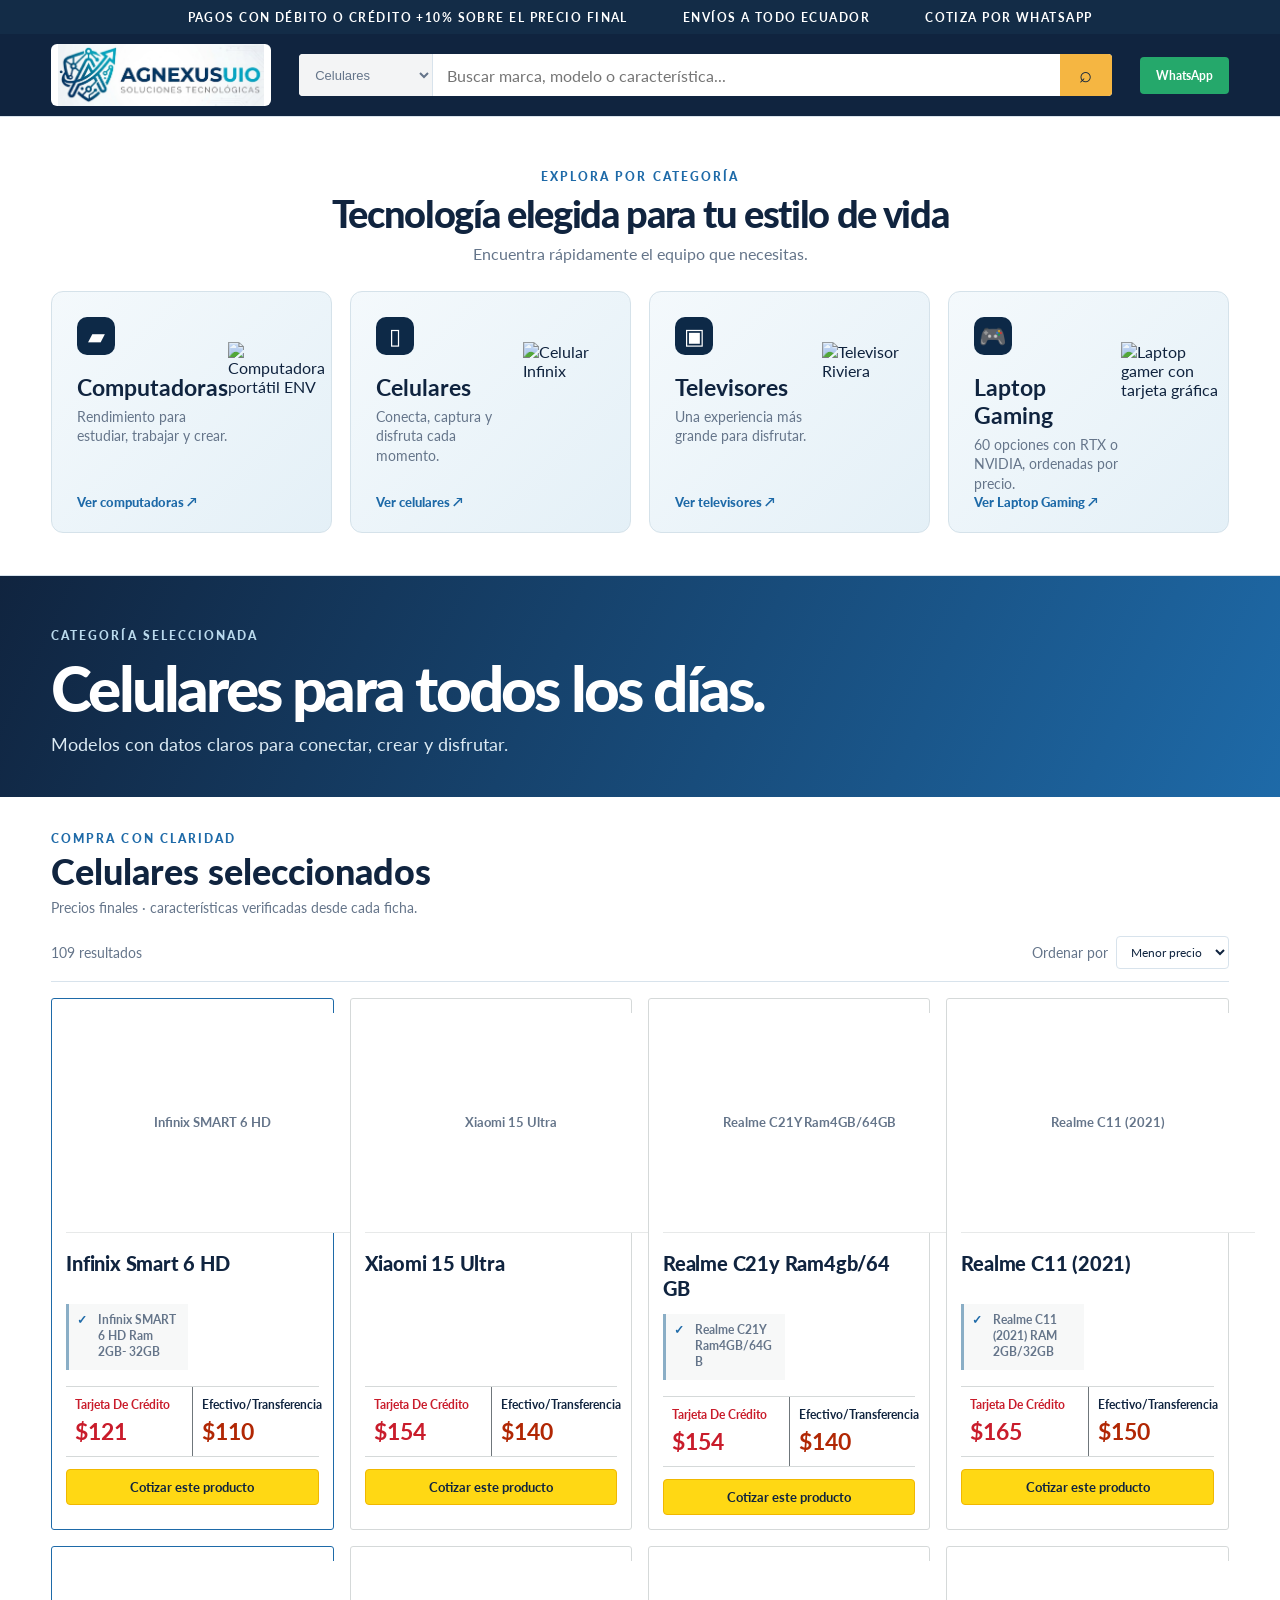
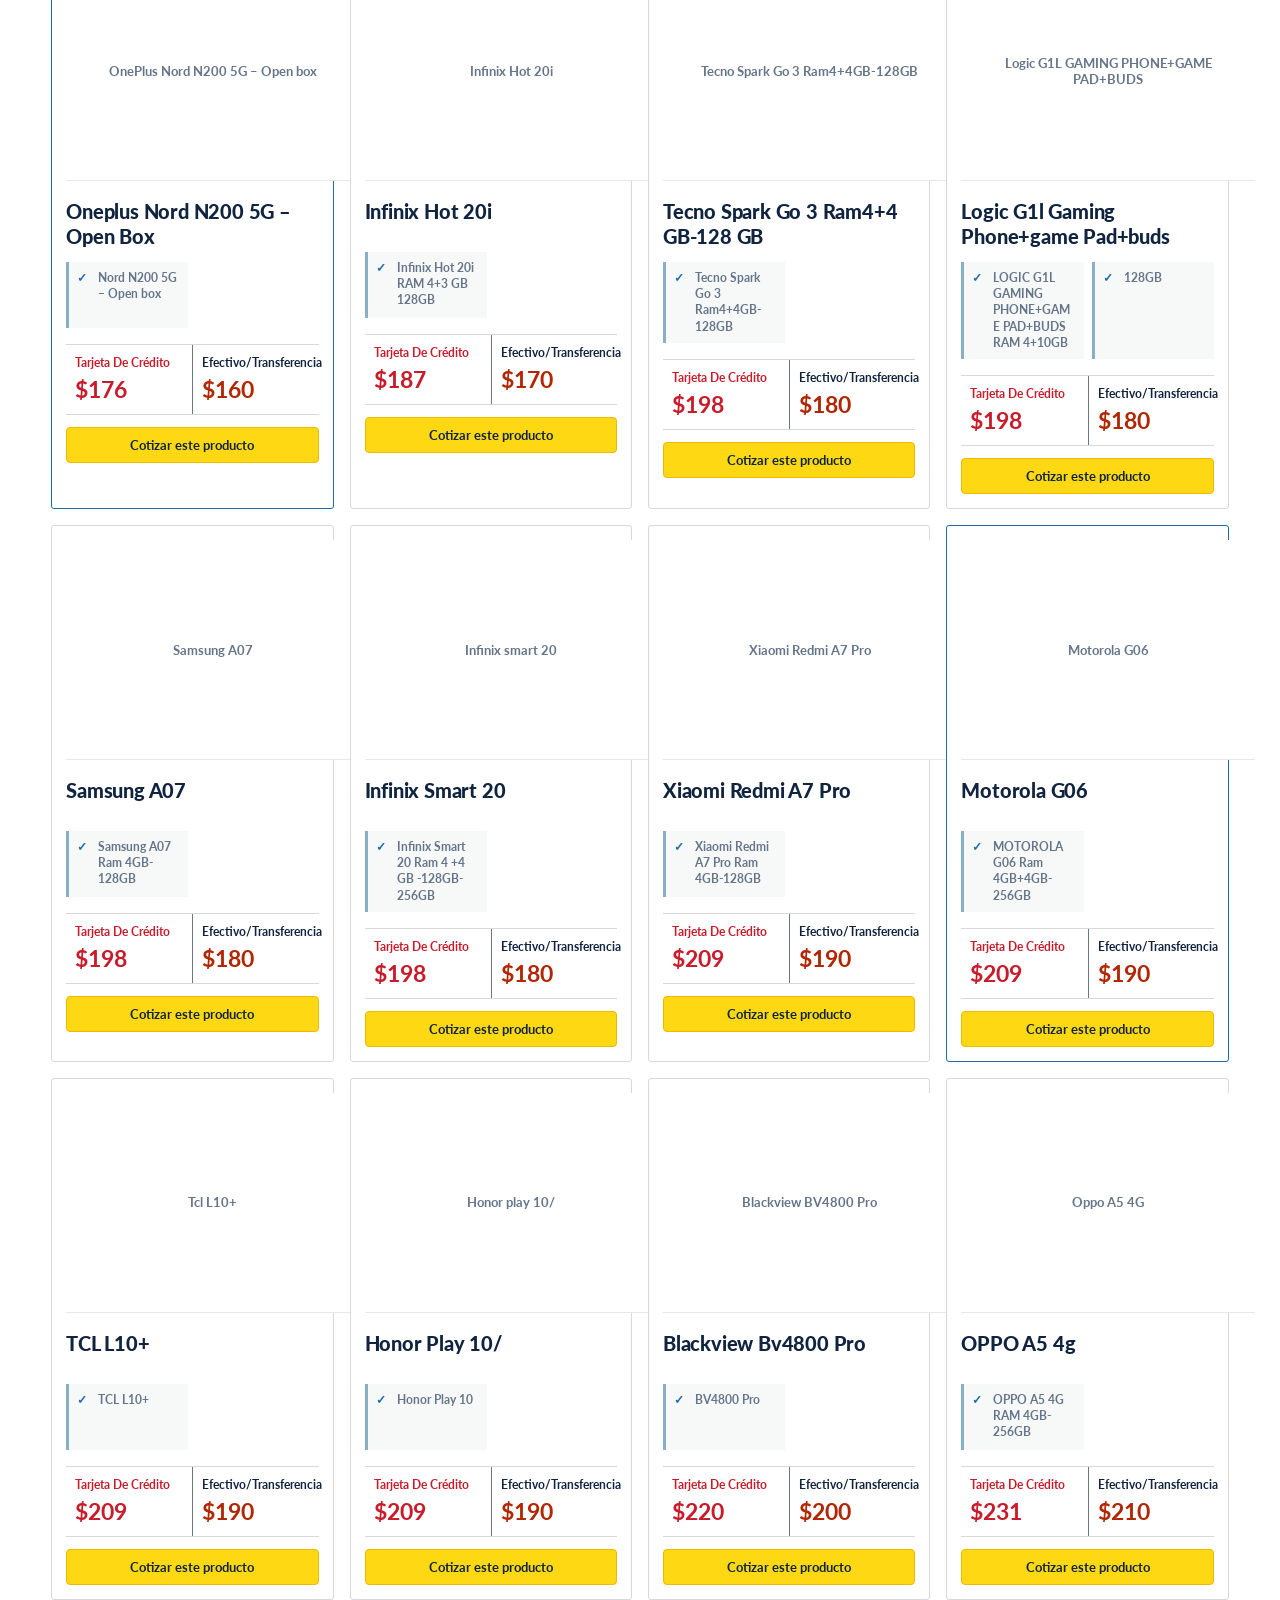
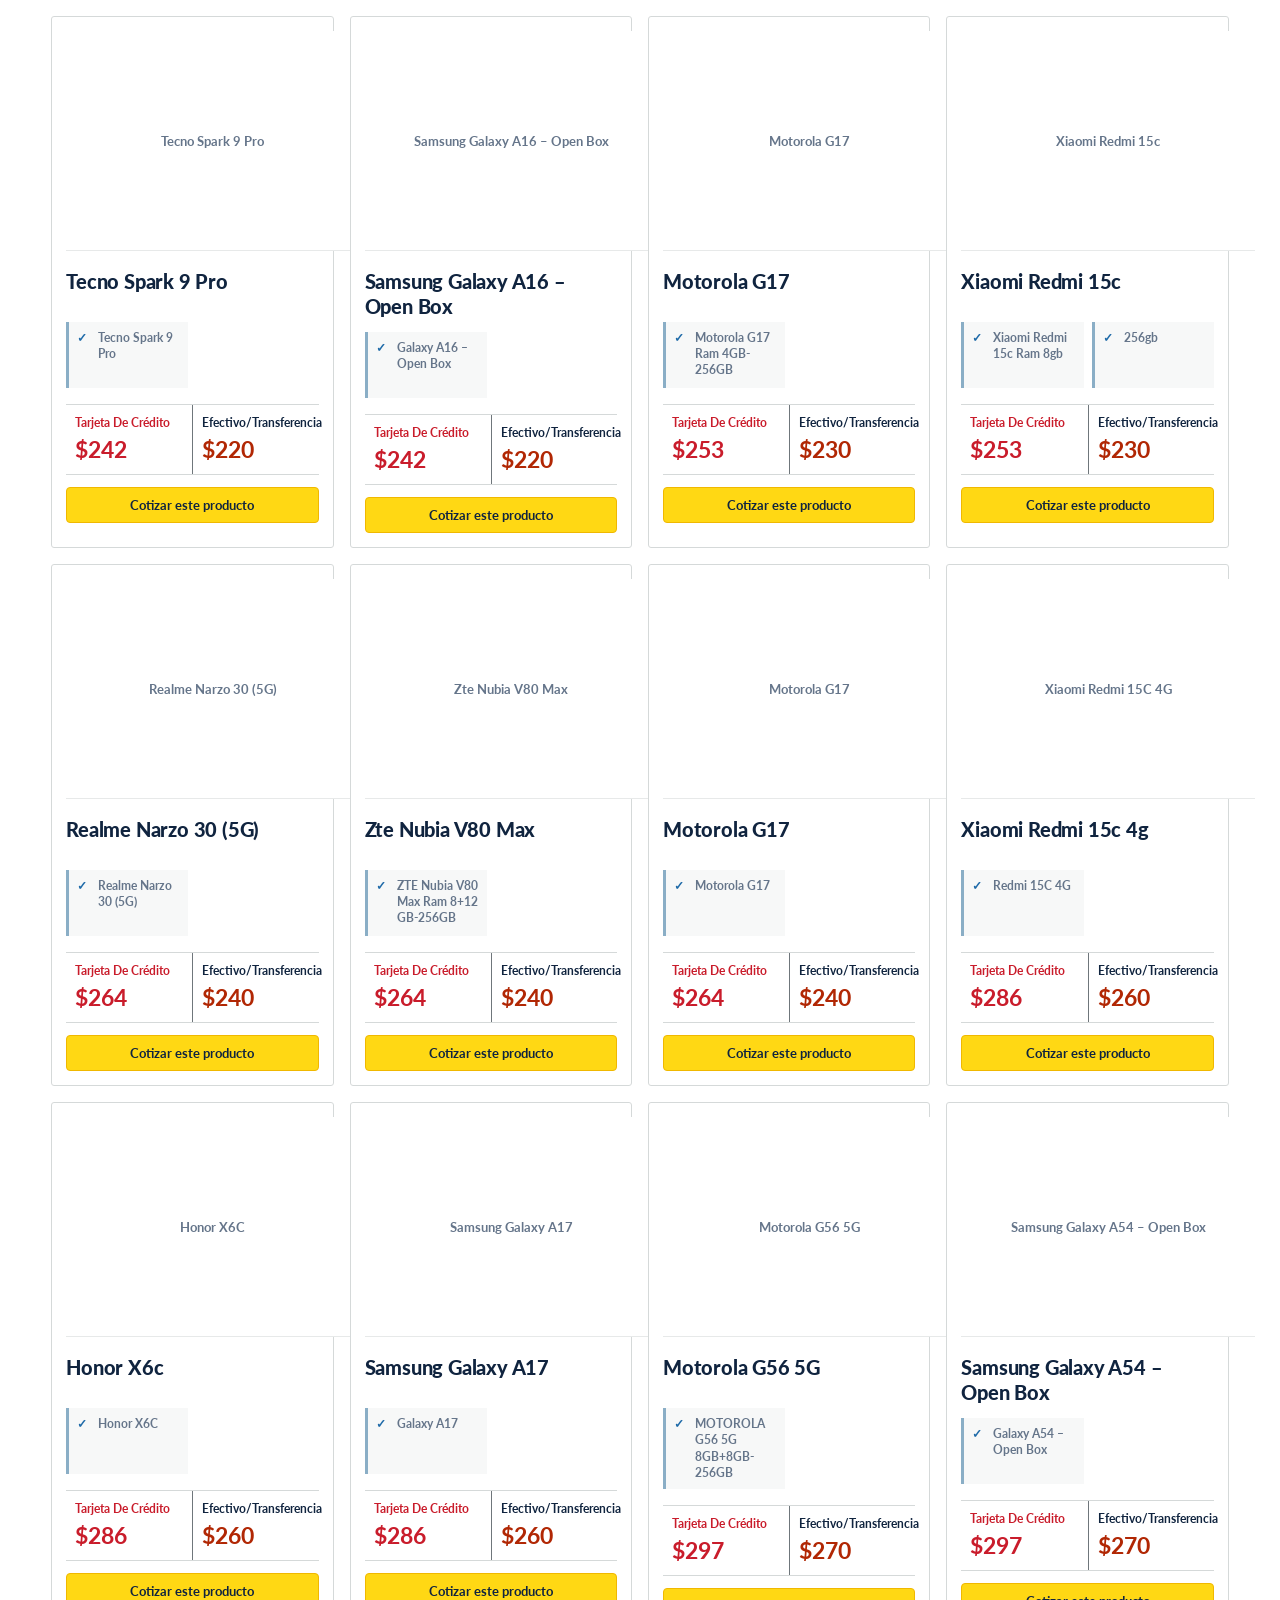
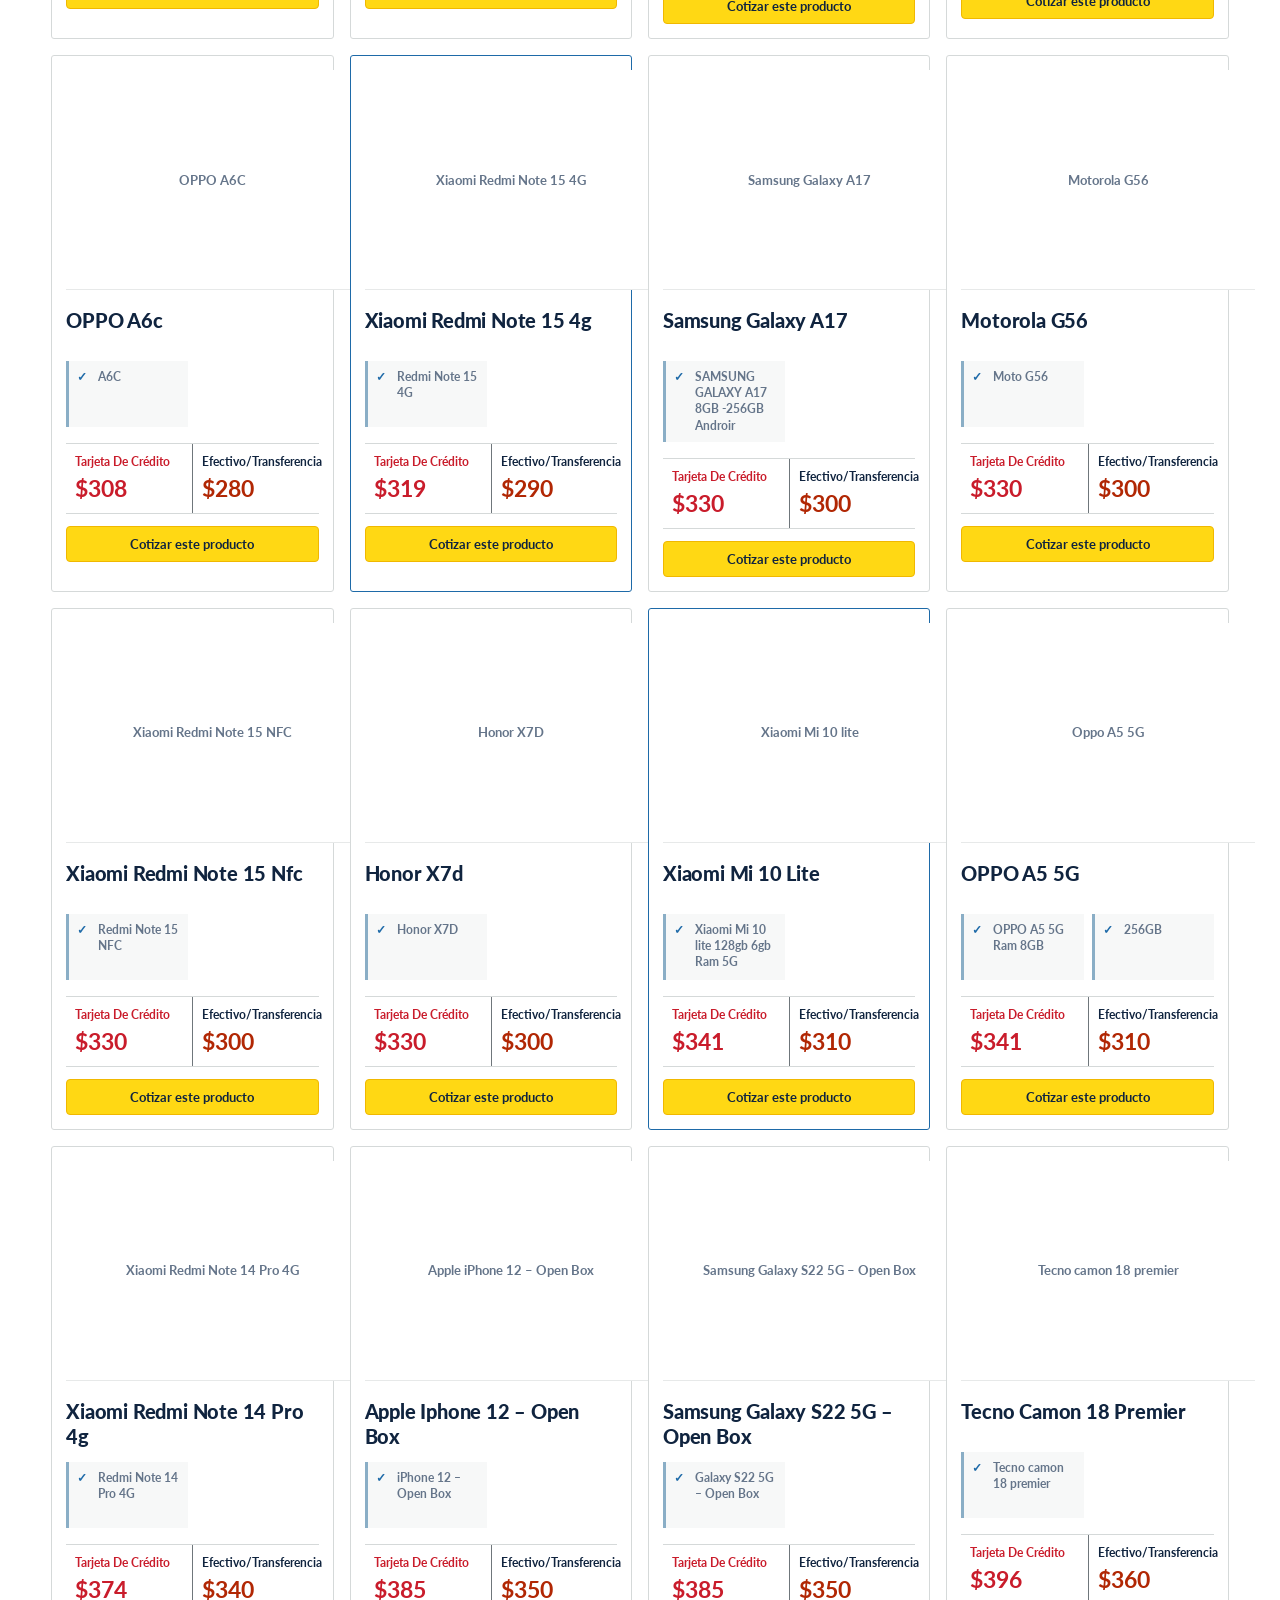
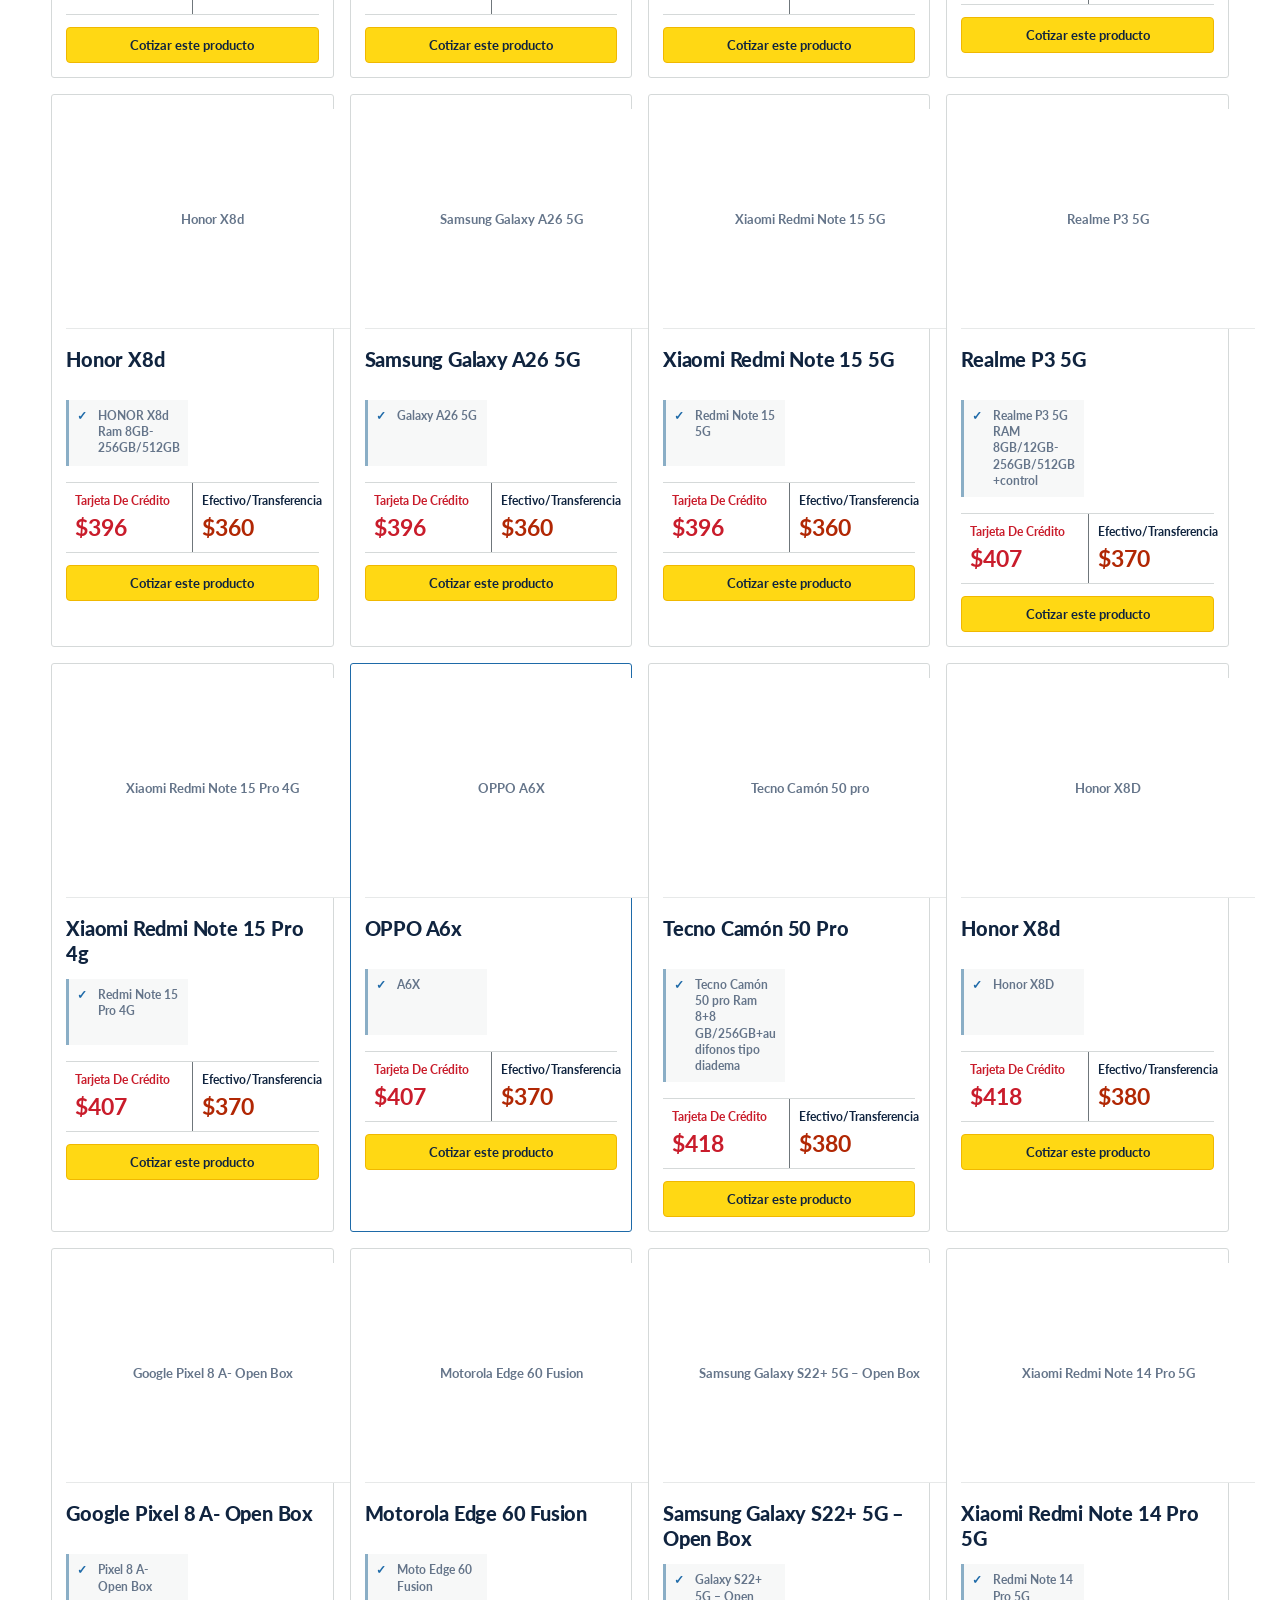
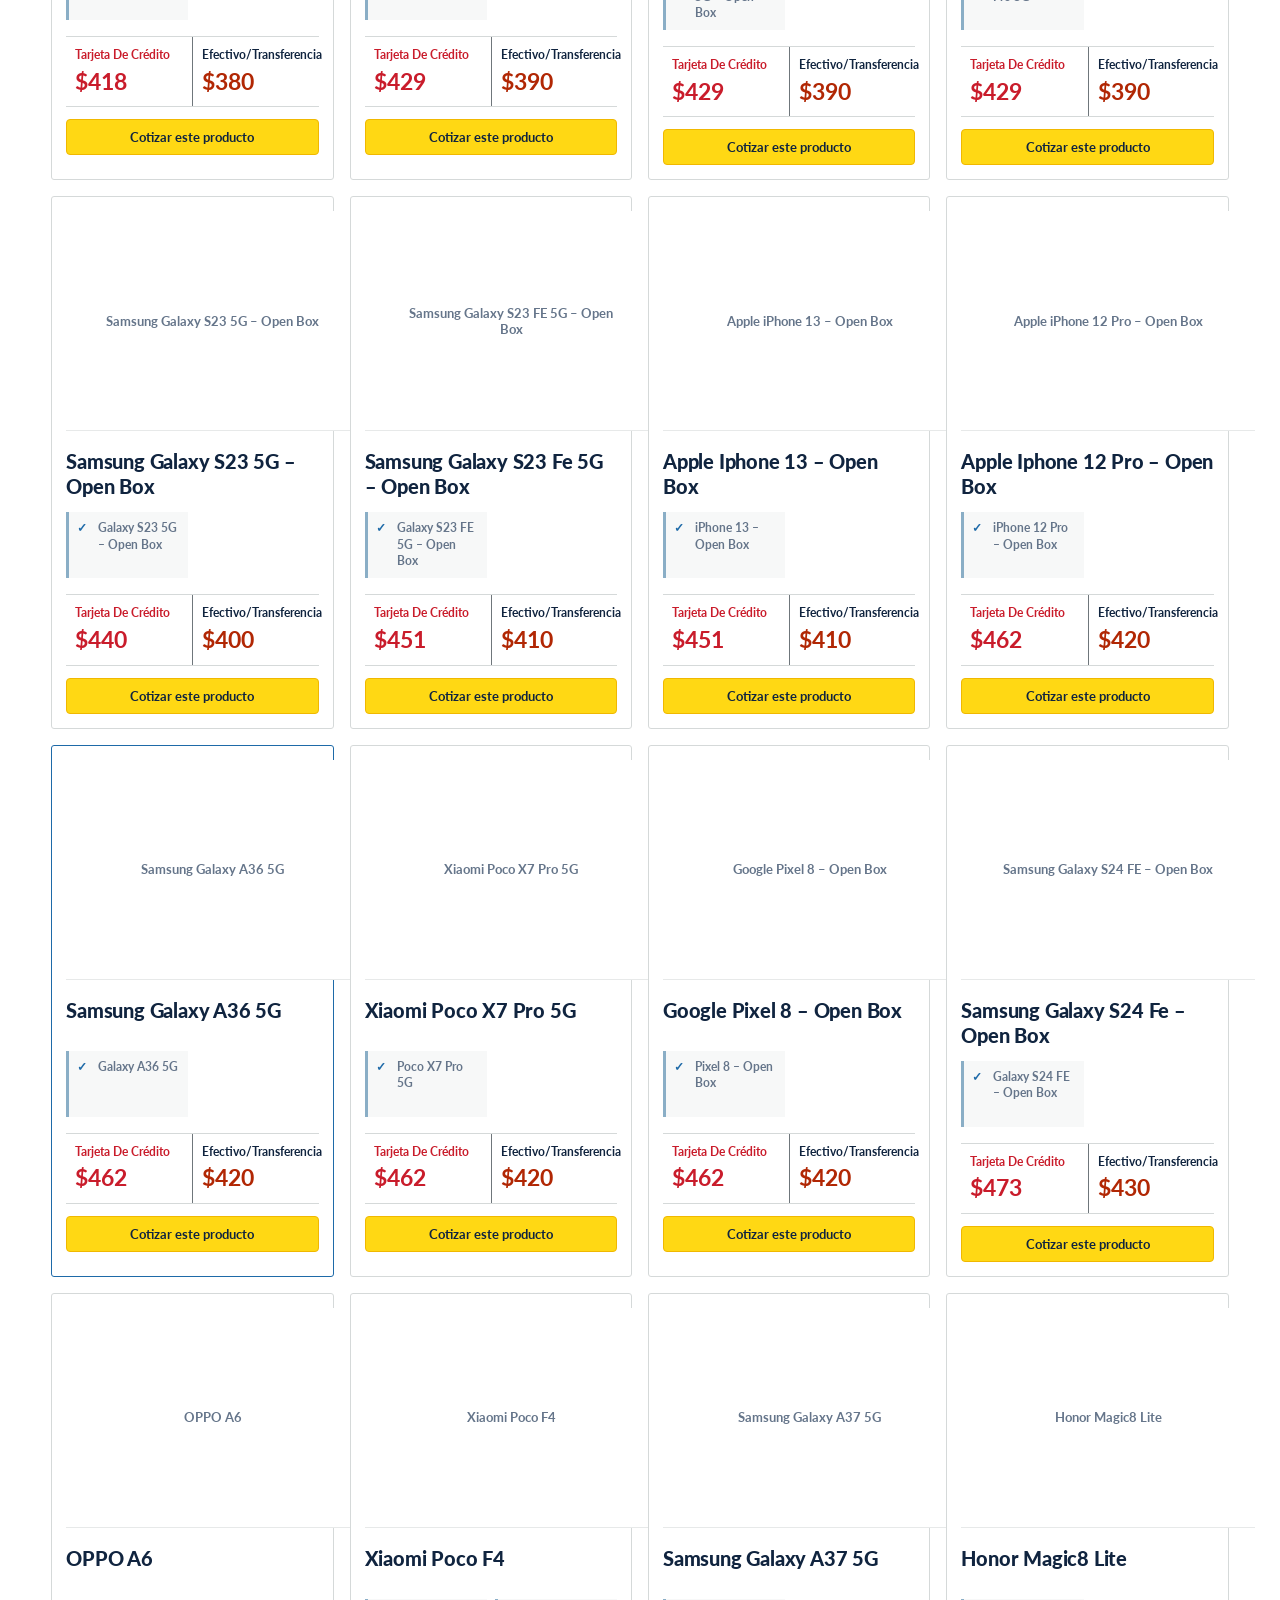
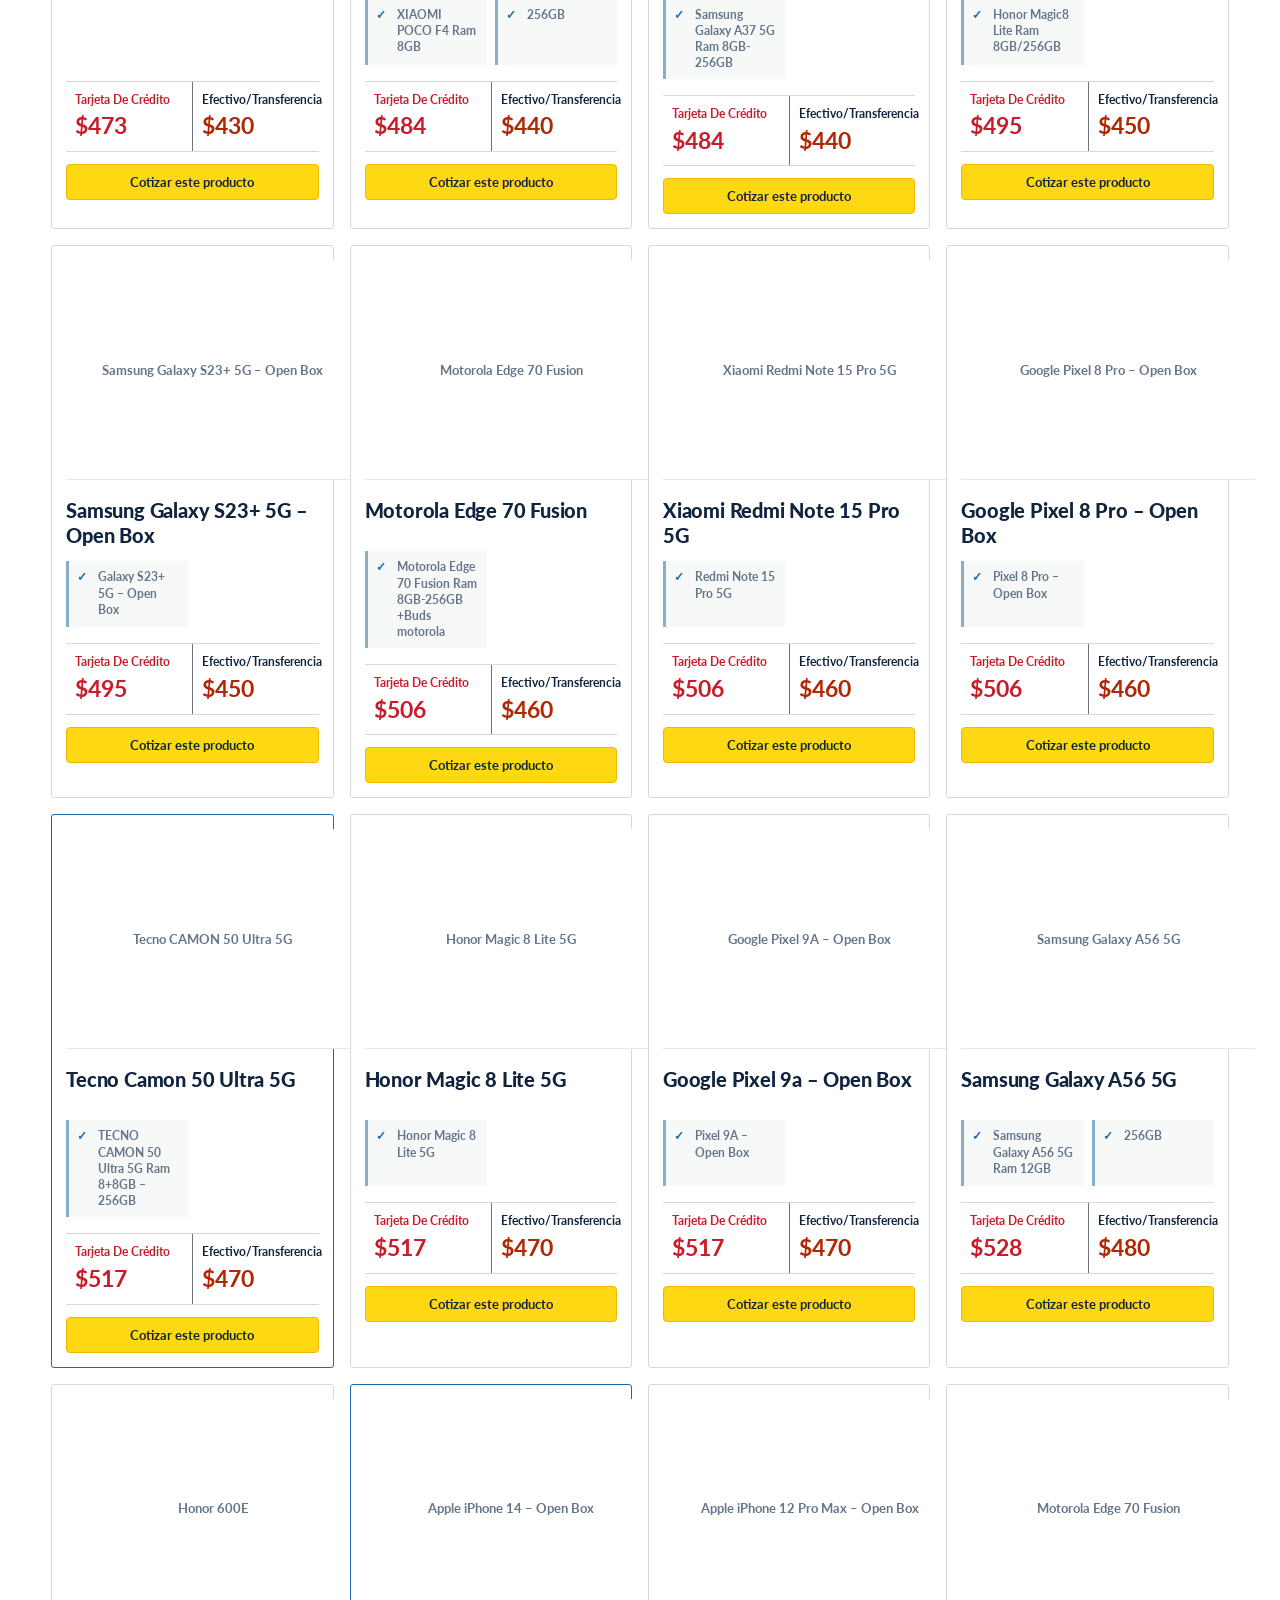
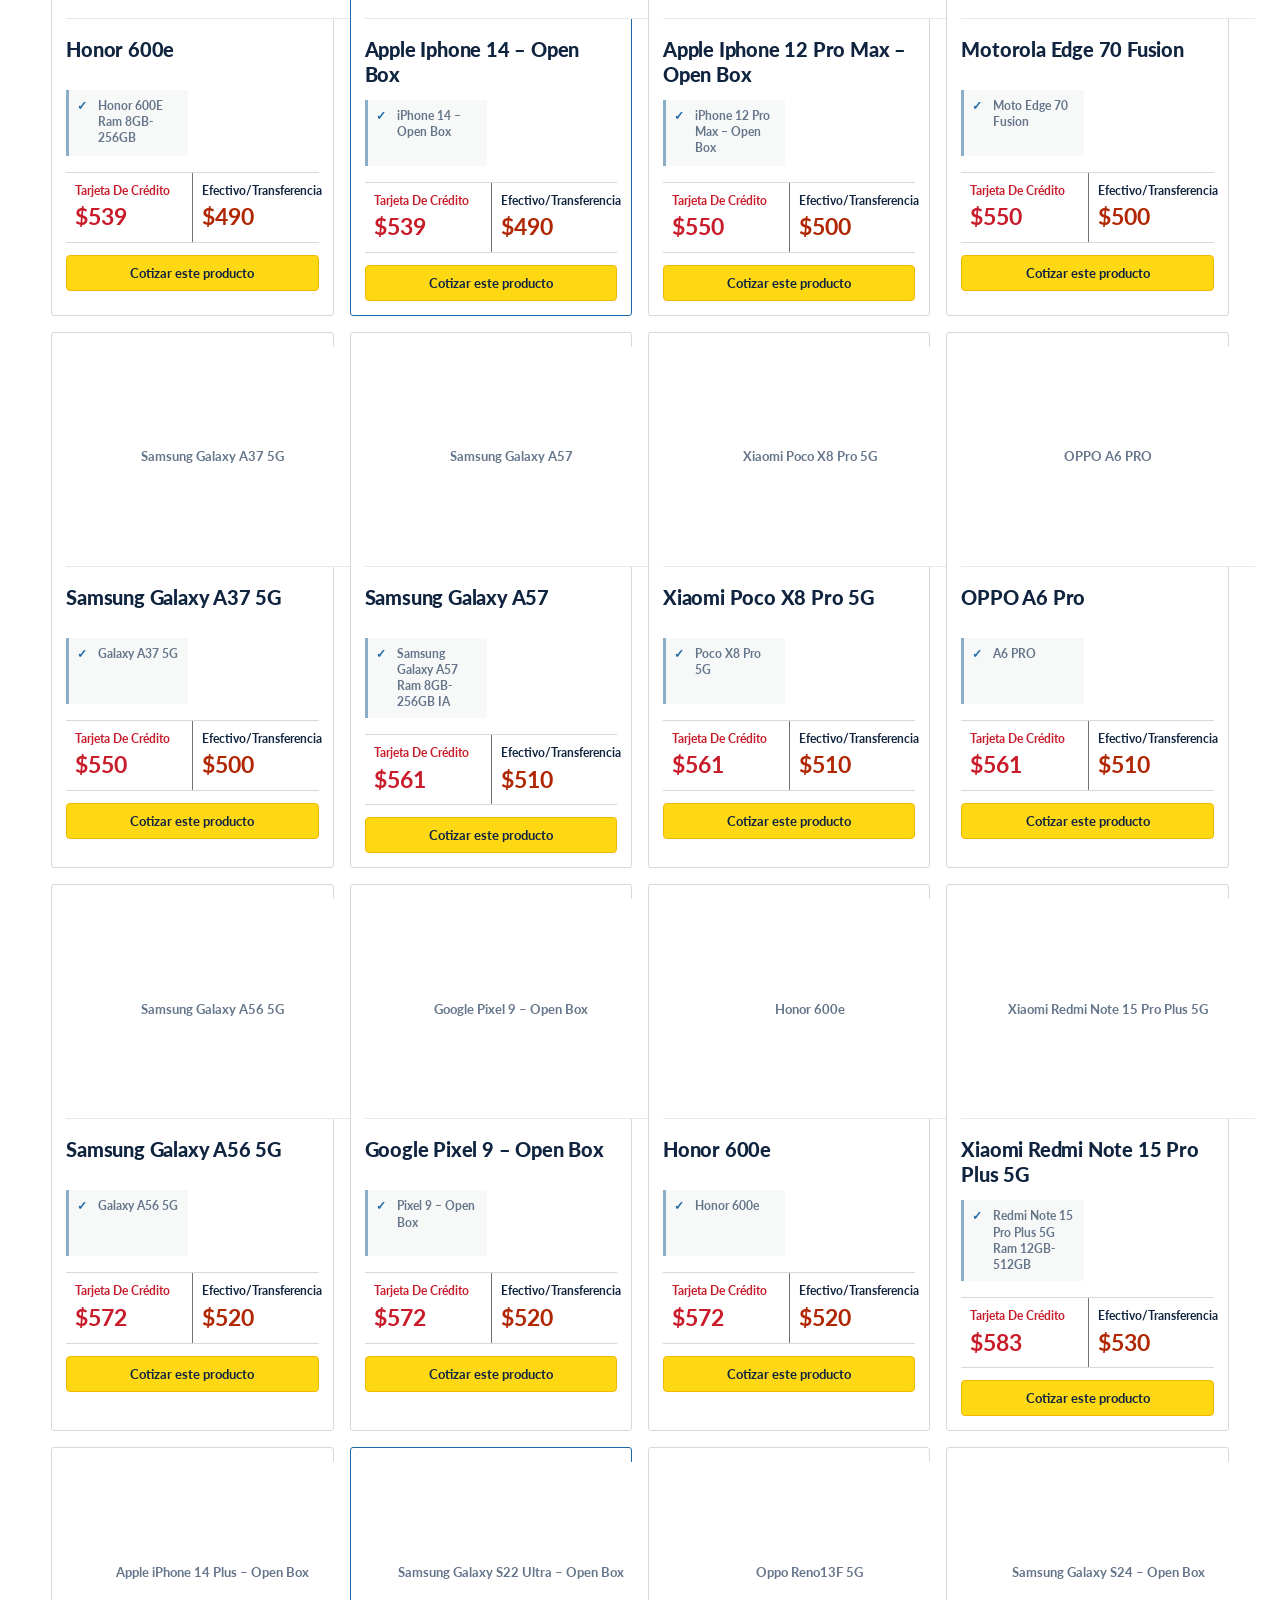
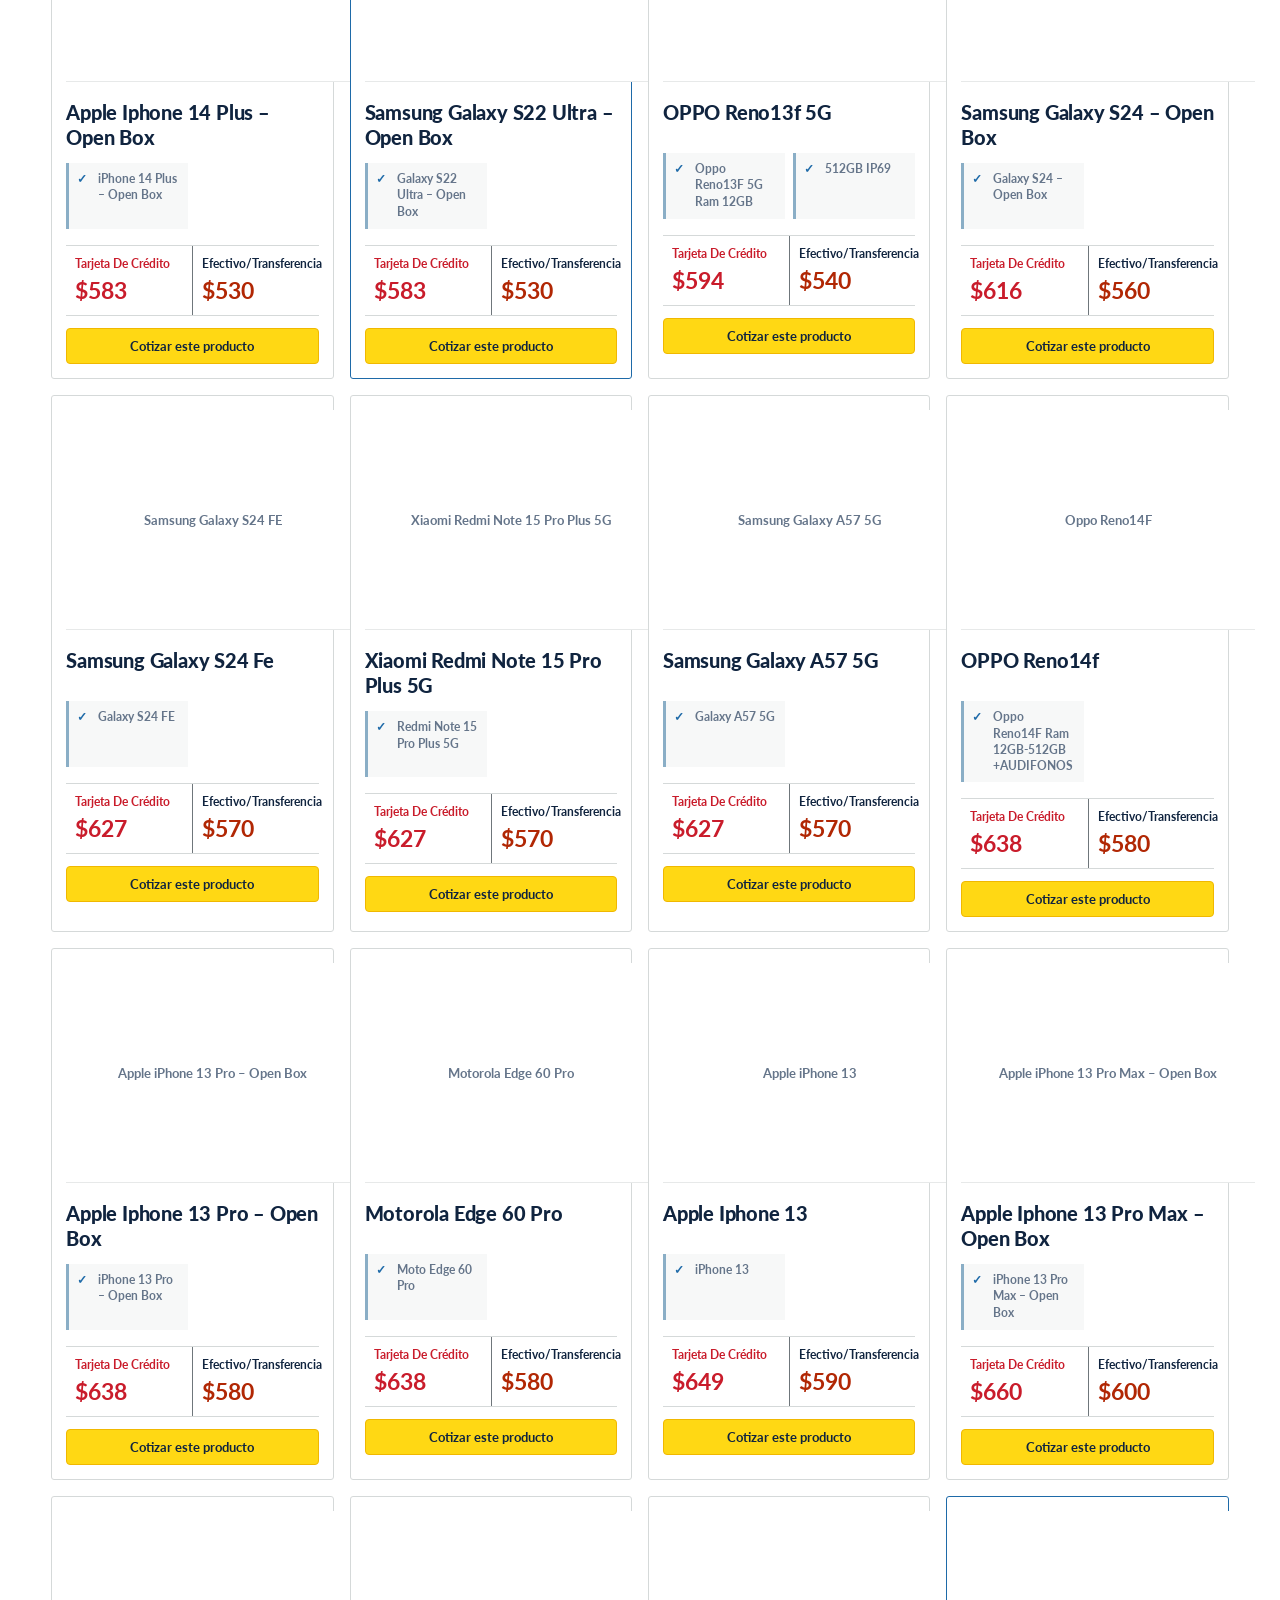
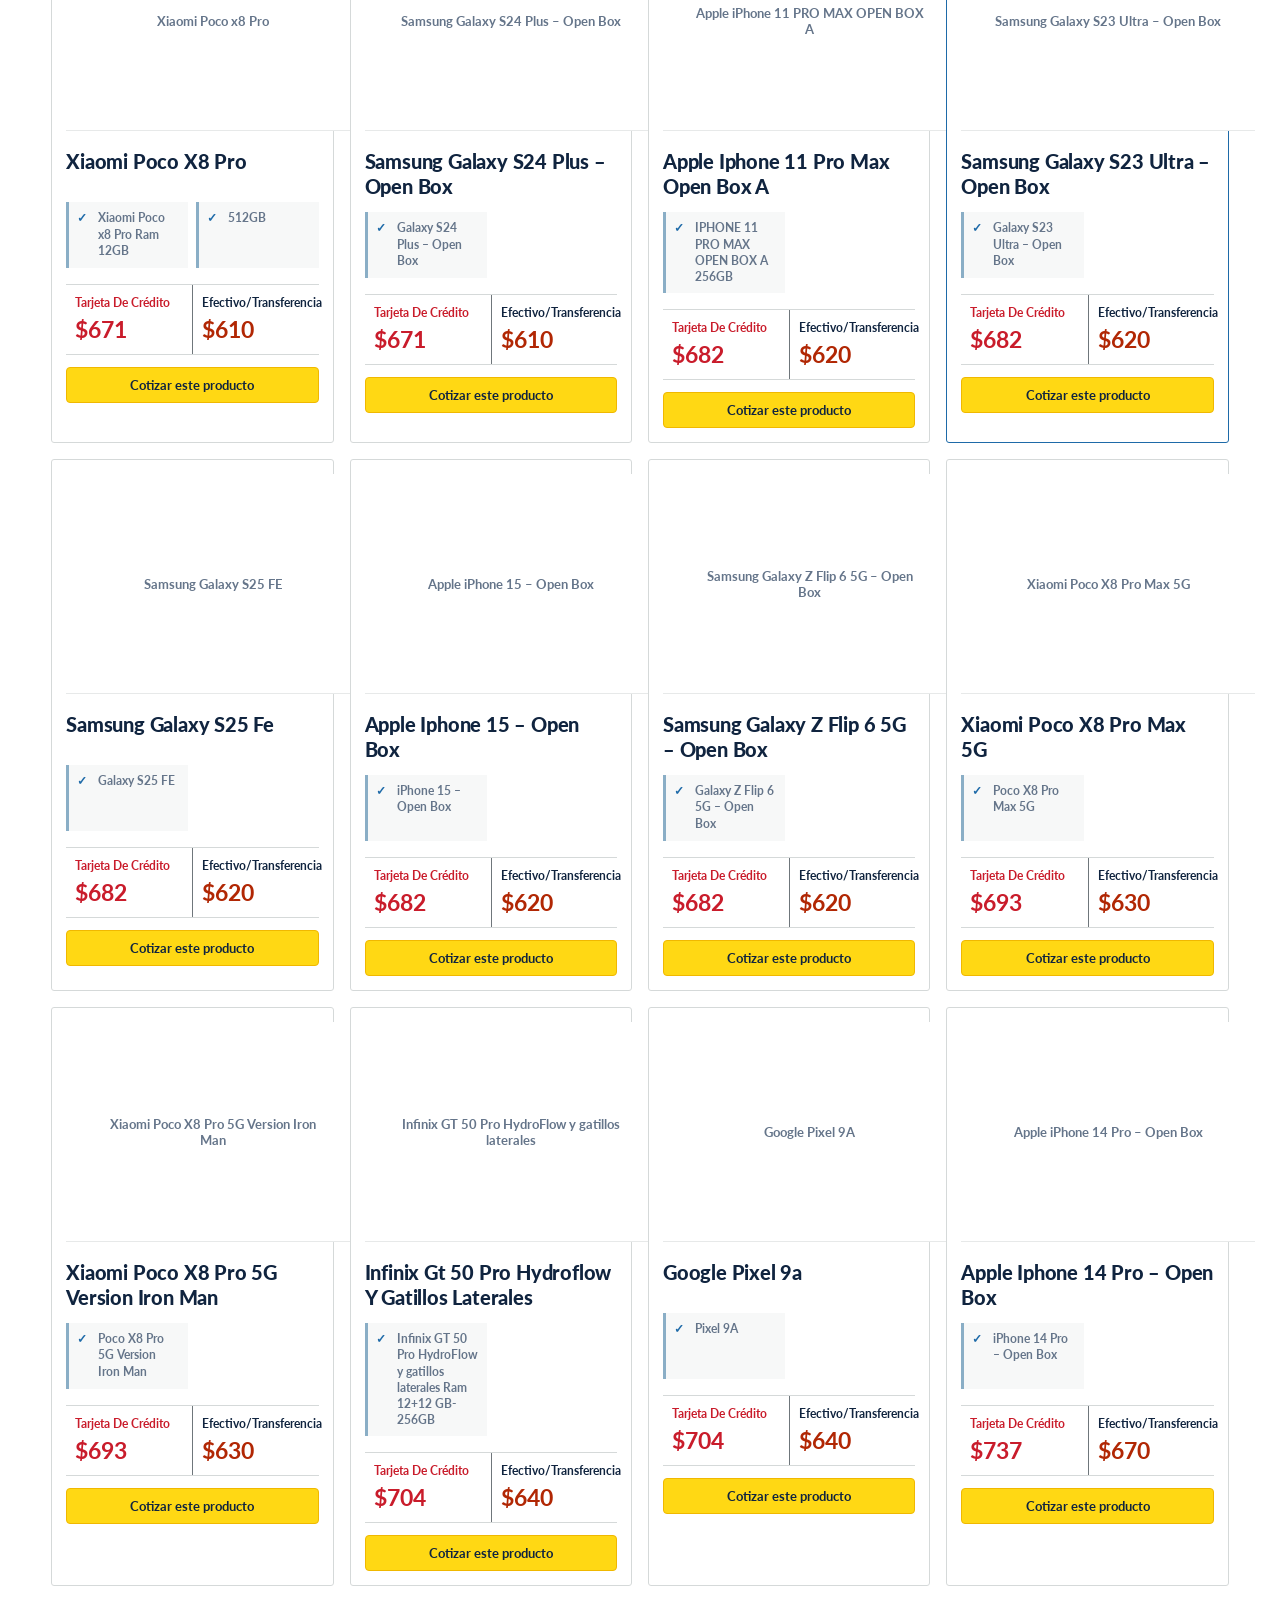
==== commit eadb47c8: "Add files via upload" ====
--- a/celulares.html
+++ b/celulares.html
@@ -3,7 +3,7 @@
 <head><meta charset="UTF-8"><meta name="viewport" content="width=device-width, initial-scale=1.0"><title>Celulares | AGNEXUSUIO</title><meta name="description" content="Celulares seleccionados por AGNEXUSUIO."><link rel="preconnect" href="https://fonts.googleapis.com"><link rel="preconnect" href="https://fonts.gstatic.com" crossorigin><link href="https://fonts.googleapis.com/css2?family=Lato:wght@400;700;900&display=swap" rel="stylesheet"><link rel="stylesheet" href="style.css"></head>
 <body data-category="phones">
 <div class="announcement"><span>Pagos con débito o crédito +10% sobre el precio final</span><span>Envíos a todo Ecuador</span><span>Cotiza por WhatsApp</span></div>
-<header class="header marketplace-header"><a class="brand logo-brand" href="index.html"><img src="assets/logo.png" alt="AGNEXUSUIO - Soluciones Informáticas y Electrónicas" class="header-logo"></a><div class="search-wrap"><label class="market-search" id="searchBox"><select id="headerCategory" aria-label="Categoría de búsqueda"><option value="phones">Celulares</option><option value="computers">Computadoras</option><option value="tvs">Televisores</option><option value="all">Todas</option></select><input id="searchInput" type="search" placeholder="Buscar marca, modelo o característica..." autocomplete="off"><button type="button" id="searchSubmit" aria-label="Buscar">⌕</button></label><div class="search-suggestions" id="searchSuggestions" role="listbox"></div></div><div class="header-actions"><a class="whatsapp-btn" href="https://wa.me/593992217314" target="_blank" rel="noopener">WhatsApp</a></div></header>
-<main><section class="category-selector" aria-labelledby="categoryTitle"><div class="category-selector-heading"><div class="eyebrow">Explora por categoría</div><h2 id="categoryTitle">Tecnología elegida para tu estilo de vida</h2><p>Encuentra rápidamente el equipo que necesitas.</p></div><div class="category-cards"><a class="category-card" href="computadoras.html"><div class="category-card-copy"><span class="category-icon">▰</span><h3>Computadoras</h3><p>Rendimiento para estudiar, trabajar y crear.</p><span class="category-cta">Ver computadoras ↗</span></div><img src="https://www.pinsoft.ec/getimage/510x510/products/1(155).png?r=y" alt="Computadora portátil ENV"></a><a class="category-card" href="celulares.html"><div class="category-card-copy"><span class="category-icon">▯</span><h3>Celulares</h3><p>Conecta, captura y disfruta cada momento.</p><span class="category-cta">Ver celulares ↗</span></div><img src="https://mundotek.com.ec/wp-content/uploads/2026/08/infinix-smart-6-hd-azul.webp" alt="Celular Infinix"></a><a class="category-card" href="televisores.html"><div class="category-card-copy"><span class="category-icon">▣</span><h3>Televisores</h3><p>Una experiencia más grande para disfrutar.</p><span class="category-cta">Ver televisores ↗</span></div><img src="https://mundotek.com.ec/wp-content/uploads/2025/11/rled-glt55tpq10-300x300.webp" alt="Televisor Riviera"></a></div></section><section class="category-page-hero"><div class="eyebrow">Categoría seleccionada</div><h1>Celulares para todos los días.</h1><p>Modelos con datos claros para conectar, crear y disfrutar.</p></section>
+<header class="header marketplace-header"><a class="brand logo-brand" href="index.html"><img src="assets/logo.png" alt="AGNEXUSUIO - Soluciones Informáticas y Electrónicas" class="header-logo"></a><div class="search-wrap"><label class="market-search" id="searchBox"><select id="headerCategory" aria-label="Categoría de búsqueda"><option value="phones">Celulares</option><option value="computers">Computadoras</option><option value="tvs">Televisores</option><option value="gaming-laptops">Laptop Gaming</option><option value="all">Todas</option></select><input id="searchInput" type="search" placeholder="Buscar marca, modelo o característica..." autocomplete="off"><button type="button" id="searchSubmit" aria-label="Buscar">⌕</button></label><div class="search-suggestions" id="searchSuggestions" role="listbox"></div></div><div class="header-actions"><a class="whatsapp-btn" href="https://wa.me/593992217314" target="_blank" rel="noopener">WhatsApp</a></div></header>
+<main><section class="category-selector" aria-labelledby="categoryTitle"><div class="category-selector-heading"><div class="eyebrow">Explora por categoría</div><h2 id="categoryTitle">Tecnología elegida para tu estilo de vida</h2><p>Encuentra rápidamente el equipo que necesitas.</p></div><div class="category-cards"><a class="category-card" href="computadoras.html"><div class="category-card-copy"><span class="category-icon">▰</span><h3>Computadoras</h3><p>Rendimiento para estudiar, trabajar y crear.</p><span class="category-cta">Ver computadoras ↗</span></div><img src="https://www.pinsoft.ec/getimage/510x510/products/1(155).png?r=y" alt="Computadora portátil ENV"></a><a class="category-card" href="celulares.html"><div class="category-card-copy"><span class="category-icon">▯</span><h3>Celulares</h3><p>Conecta, captura y disfruta cada momento.</p><span class="category-cta">Ver celulares ↗</span></div><img src="https://mundotek.com.ec/wp-content/uploads/2026/08/infinix-smart-6-hd-azul.webp" alt="Celular Infinix"></a><a class="category-card" href="televisores.html"><div class="category-card-copy"><span class="category-icon">▣</span><h3>Televisores</h3><p>Una experiencia más grande para disfrutar.</p><span class="category-cta">Ver televisores ↗</span></div><img src="https://mundotek.com.ec/wp-content/uploads/2025/11/rled-glt55tpq10-300x300.webp" alt="Televisor Riviera"></a><a class="category-card" href="laptops-gamers.html"><div class="category-card-copy"><span class="category-icon">🎮</span><h3>Laptop Gaming</h3><p>60 opciones con RTX o NVIDIA, ordenadas por precio.</p><span class="category-cta">Ver Laptop Gaming ↗</span></div><img src="https://cdn.shopify.com/s/files/1/2308/0861/files/51XtjSj8REL._AC_SX679.jpg?v=1716931826" alt="Laptop gamer con tarjeta gráfica"></a></div></section><section class="category-page-hero"><div class="eyebrow">Categoría seleccionada</div><h1>Celulares para todos los días.</h1><p>Modelos con datos claros para conectar, crear y disfrutar.</p></section>
 <section class="catalog" id="catalogo"><div class="market-heading"><div><div class="eyebrow">Compra con claridad</div><h2 id="catalogTitle">Celulares seleccionados</h2><p class="tax-note">Precios finales · características verificadas desde cada ficha.</p></div></div><div class="results results-full"><div class="results-toolbar"><span id="resultCount"></span><label>Ordenar por <select id="sortSelect"><option value="price">Menor precio</option><option value="popular">Destacados</option></select></label></div><div class="product-grid catalog-grid" id="productGrid"></div></div><p class="empty-state" id="emptyState">No encontramos equipos con esos criterios.</p></section></main>
 <footer class="footer"><a class="brand logo-brand footer-logo" href="index.html"><img src="assets/logo.png" alt="AGNEXUSUIO" class="footer-logo-img"></a><div class="footer-info"><a class="back-home" href="index.html">Volver al inicio ↑</a><p>&copy; 2026 AGNEXUSUIO | Empresa de Soluciones Informáticas y Electrónicas</p><p><a href="mailto:contacto@agnexusuio.com">contacto@agnexusuio.com</a> · <a href="https://wa.me/593992217314" target="_blank" rel="noopener">WhatsApp: +593 99 221 7314</a></p></div></footer><script src="catalogo_actualizado.js"></script><script src="script.js"></script></body></html>
--- a/style.css
+++ b/style.css
@@ -121,7 +121,7 @@
 .category-selector-heading{text-align:center;margin:0 auto 28px;max-width:720px}
 .category-selector-heading h2{font:900 38px/1.05 "Lato";letter-spacing:-.035em;margin:10px 0}
 .category-selector-heading p{color:var(--muted);font-size:16px;margin:0}
-.category-cards{display:grid;grid-template-columns:repeat(3,minmax(0,1fr));gap:18px;max-width:1240px;margin:auto}
+.category-cards{display:grid;grid-template-columns:repeat(4,minmax(0,1fr));gap:18px;max-width:1440px;margin:auto}
 .category-card{min-height:230px;display:flex;align-items:stretch;justify-content:space-between;overflow:hidden;position:relative;background:linear-gradient(135deg,#f4f9fc,#e4f0f7);border:1px solid #d5e2ea;border-radius:12px;color:var(--ink);text-decoration:none;transition:transform .2s,box-shadow .2s}
 .category-card:hover{transform:translateY(-4px);box-shadow:0 14px 30px #10243f20}
 .category-card-copy{display:flex;flex-direction:column;align-items:flex-start;padding:25px 0 22px 25px;position:relative;z-index:1}
@@ -135,6 +135,7 @@
 .category-page-hero h1{font:900 clamp(38px,5vw,62px)/1 "Lato";letter-spacing:-.045em;margin:14px 0}
 .category-page-hero p{max-width:600px;color:#dbeaf4;font-size:18px;margin:0}
 .results-full{width:100%}
+@media(max-width:1100px){.category-cards{grid-template-columns:repeat(2,minmax(0,1fr))}}
 @media(max-width:780px){
   .category-selector{padding:38px 5% 30px}
   .category-selector-heading h2{font-size:30px}
